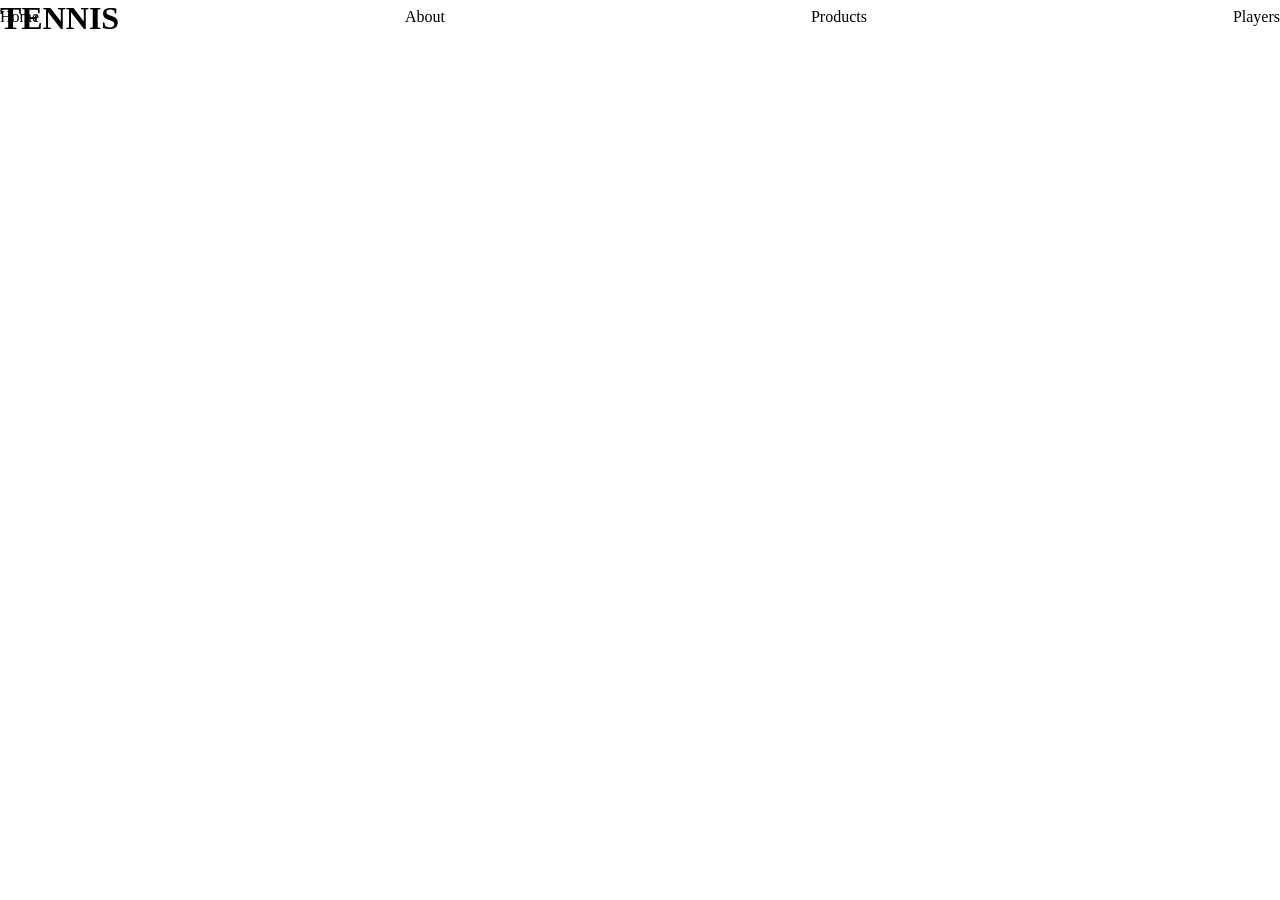
==== index.html @ 62587993 "we are going to create a table tennis project" ====
<!DOCTYPE html>
<html lang="en">
<head>
    <meta charset="UTF-8">
    <meta name="viewport" content="width=device-width, initial-scale=1.0">
    <title>Document</title>
    <link rel="stylesheet" href="style.css">
</head>
<body>
   <div class="navbar">
    <h1>TENNIS</h1>
    </div>
    <div class="navbaricons">
<p>Home</p>
<p>About</p>
<p>Products</p>
<p>Players</p>
</div>
</body>
</html>
---- style.css ----
*{
    margin:0;
    padding:0;
    box-sizing:border-box;
}
.navbar{
    height:8px;
    width:100%;
}
.navbaricons{
    height:8px;
    width:100%;
    margin-top:0px;
    display:flex;
    justify-content:space-between;
    flex-direction:row;
}
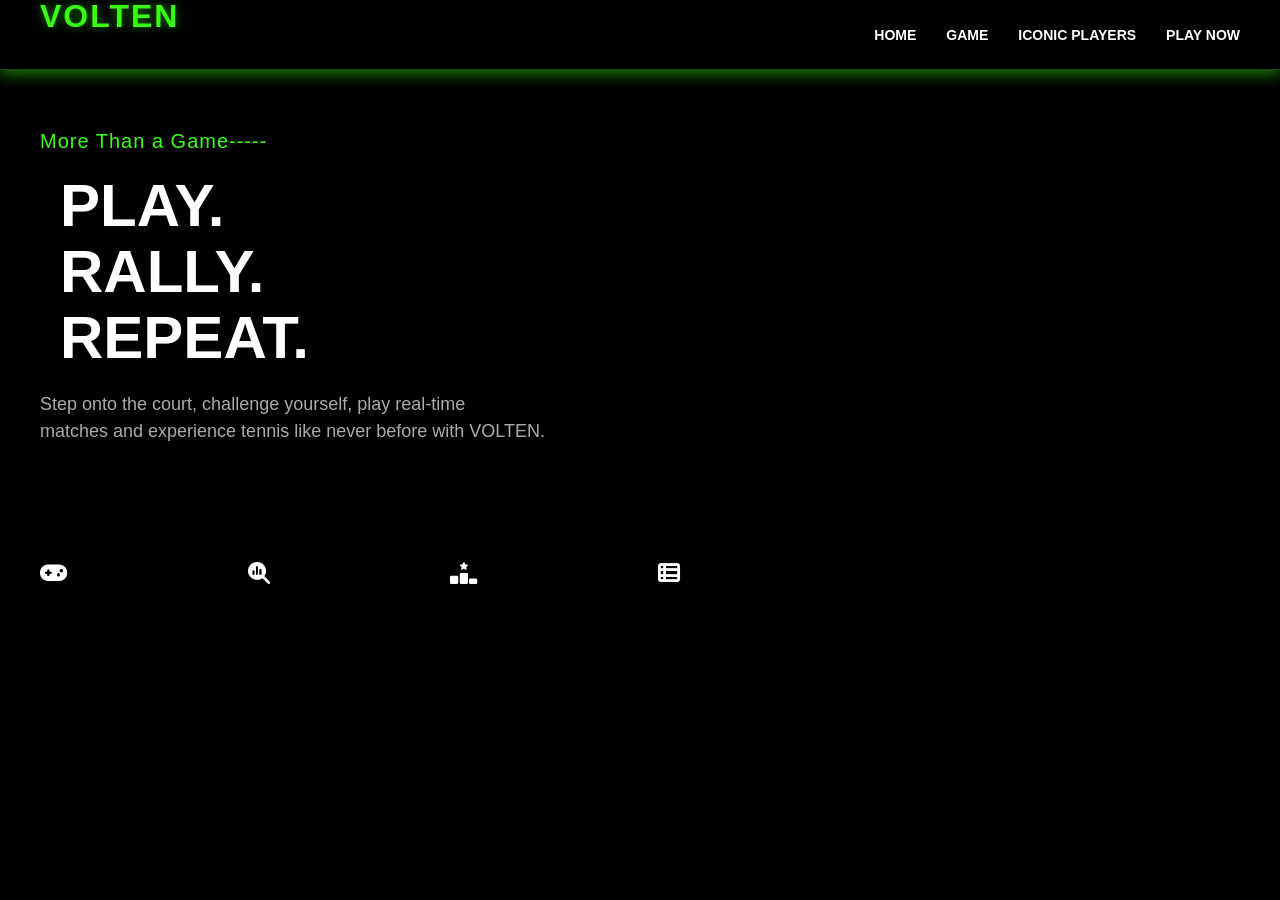
==== commit cbfe32be: "basic navbar is done with proper reponsiveness" ====
--- a/index.html
+++ b/index.html
@@ -5,16 +5,55 @@
     <meta name="viewport" content="width=device-width, initial-scale=1.0">
     <title>Document</title>
     <link rel="stylesheet" href="style.css">
+    <link rel="stylesheet" href="https://cdnjs.cloudflare.com/ajax/libs/font-awesome/6.4.0/css/all.min.css">
 </head>
 <body>
    <div class="navbar">
-    <h1>TENNIS</h1>
+    <h1>VOLTEN</h1>
+    <div class="navbaricons">
+        <p>Home</p>
+        <p>GAME</p>
+        <p>Iconic players</p>
+        <p>Play Now</p>
     </div>
-    <div class="navbaricons">
-<p>Home</p>
-<p>About</p>
-<p>Products</p>
-<p>Players</p>
+ 
+    <div class="mobile-menu-btn" id="menuBtn">
+        <i class="fa-solid fa-bars" id="menuIcon"></i>
+    </div>
 </div>
+<div class="mobile-overlay" id="mobileOverlay">
+        <div class="overlay-links">
+            <p>HOME</p>
+            <p>GAME</p>
+            <p>Iconic players</p>
+            <p>Play Now</p>
+        </div>
+</div>
+<!--Hero section code-->
+<div class="hero-section">
+    <div class="hero-section-text">
+    <p>More Than a Game-----</p>
+    </div>
+    <div class="hero-headings">
+    <h1>PLAY.</h1>
+    <H1>RALLY.</H1>
+    <H1>REPEAT.</H1>
+    </div>
+    <div class="paragraph">
+    <p>Step onto the court, challenge yourself, play real-time<br> matches
+    and experience tennis like never before with VOLTEN.</p>
+    </div>
+    <div class="hero-bottom-box">
+        <div class="game-icon">
+        <i class="fa-solid fa-gamepad"></i>
+            <i class="fa-solid fa-magnifying-glass-chart"></i>
+            <i class="fa-solid fa-ranking-star"></i>
+            <i class="fa-solid fa-table-list"></i>
+            </div>
+        
+
+    </div>
+</div>
+    <script src="script.js"></script>
 </body>
 </html>
--- a/style.css
+++ b/style.css
@@ -1,17 +1,193 @@
+:root {
+    --bg-color:#000000;
+    --neon-green: #39ff14;
+    --text-main: #ffffff;
+    --text-muted: #aaaaaa;
+}
 *{
     margin:0;
     padding:0;
     box-sizing:border-box;
+    font-family: 'segoe UI', Tahoma, Geneva, Verdana, sans-serif;
+}
+body {
+    background-color: var(--bg-color);
+    color: var(--text-main);
 }
 .navbar{
-    height:8px;
+    height: 70px;
     width:100%;
+    border-bottom: 1px solid rgba(57, 255, 20, 0.3);
+    display: flex;
+    justify-content: space-between;
+    padding: 0 40px;
+    box-shadow: 0 4px 15px rgba(57, 255, 20, 0.5);
+}
+.navbar h1 {
+    color: var(--neon-green);
+    text-shadow: 0 0 10px rgba(57, 255, 20, 0.5);
+    letter-spacing: 2px;
+    margin: 0;
+    line-height: 1;
 }
 .navbaricons{
-    height:8px;
-    width:100%;
-    margin-top:0px;
+     display: flex;
+     align-items: center;
+     justify-content: space-between;
+    gap: 30px;
+}
+.mobile-menu-btn {
+    display: none;
+}
+.mobile-overlay {
+    display: none;
+}
+.navbaricons p {
+    cursor: pointer;
+    font-weight: bold;
+    text-transform: uppercase;
+    font-size: 14px;
+    transition: 0.3s ease;
+}
+.nabvaricons P:hover {
+    color: var(--neon-green);
+    text-shadow: 0 0 8px var(--neon-green);
+}
+.hero-section {
+    padding: 20px 40px;
+}
+.hero-section-text{
+    margin-top:40px;
+    font-size:20px;
+    color: var(--neon-green);
+    letter-spacing: 1px;
+}
+.hero-headings{
+    margin-top:20px;
+    margin-left:20px;
+    line-height:1.1;
+}
+.hero-headings h1{
+    font-size: 60px;
+    font-weight: 900;
+}
+.paragraph{
+    margin-top:20px;
+    font-size: 18px;
+    color: var(--text-muted);
+    line-height: 1.5;
+}
+.hero-bottom-box {
+    margin-top: 50px;
+} 
+.game-icon{
+    width:55px;
+    height:55px;
+    border-radius:50%;
     display:flex;
-    justify-content:space-between;
-    flex-direction:row;
+    align-items:center;
+    justify-content:space-evenly;
+    cursor:pointer;
+    transition: 0.3s ease;
+    gap:180px;
+    margin-top:100px;
+}
+.game-icon i{
+    font-size:22px;
+    transition: 0.3s ease;
+}
+.game-icon:hover{
+    transform: translateY(-6px) scale(1.08);
+    box-shadow: 0 0 20px rgba(255,255,255,0.35);
+}
+.game-icon:hover i{
+    transform: rotate(-12deg) scale(1.15);
+}
+.explore-icon{
+    cursor:pointer;
+    transition: 0.3s ease;
+    width:55px;
+    height:55px;
+    border-radius:50%;
+    display:flex;
+    align-items:center;
+    justify-content:space-evenly;
+    
+}
+.explore-icon i{
+    transition: 0.3s ease;
+}
+.explore-icon:hover{
+    transform: scale(1.12);
+    filter: drop-shadow(0 0 8px rgba(255,255,255,0.7));
+}
+.explore-icon:hover i{
+    transform:rotate(-15deg);
+}
+@media (max-width: 768px) {
+    .navbaricons {
+        display: none;
+    }
+    .navbar {
+        height: 60px;
+        width: 90%;
+        margin: 15px auto;
+        border-radius: 50px;
+        border: 2px solid var(--neon-green);
+        background-color: var(--bg-color);
+        display: flex;
+        justify-content: center;
+        align-items: center;
+        position: relative;
+        z-index: 1000;
+        box-shadow: 0 0 15px rgba(57, 255, 20, 0.2);
+    }
+    .mobile-menu-btn {
+        display: flex;
+        align-items: center;
+        position:absolute;
+        right: 20px;
+        gap: 15px;
+        color: var(--neon-green);
+        font-size: 22px;
+        font-weight: bold;
+        cursor: pointer;
+        padding-right: 10px;
+    }
+    .mobile-overlay {
+        display: flex;
+        position: fixed;
+        top: 0;
+        left: 0;
+        width: 100%;
+        height: 100vh;
+        background-color: rgba(0, 0, 0, 0.9);
+        backdrop-filter: blur(10px);
+        z-index: 999;
+        flex-direction: column;
+        justify-content: center;
+        align-items: center;
+        opacity: 0;
+        visibility: hidden;
+        transition: opacity 0.4s ease, visibililty 0.4s ease;
+    }
+    .mobile-overlay.active {
+        opacity: 1;
+        visibility: visible;
+    }
+    .overlay-links {
+        font-size: 30px;
+        color: white;
+        margin: 25px;
+        text-transform: uppercase;
+        letter-spacing: 2px;
+        cursor: pointer;
+        transition: 0.3s ease;
+        text-align: center;
+    }
+    .overlay-links p:hover {
+        color: var(--neon-green);
+        text-shadow: 0 0 15px var(--neon-green);
+        transform: scale(1.1);
+    }
 }
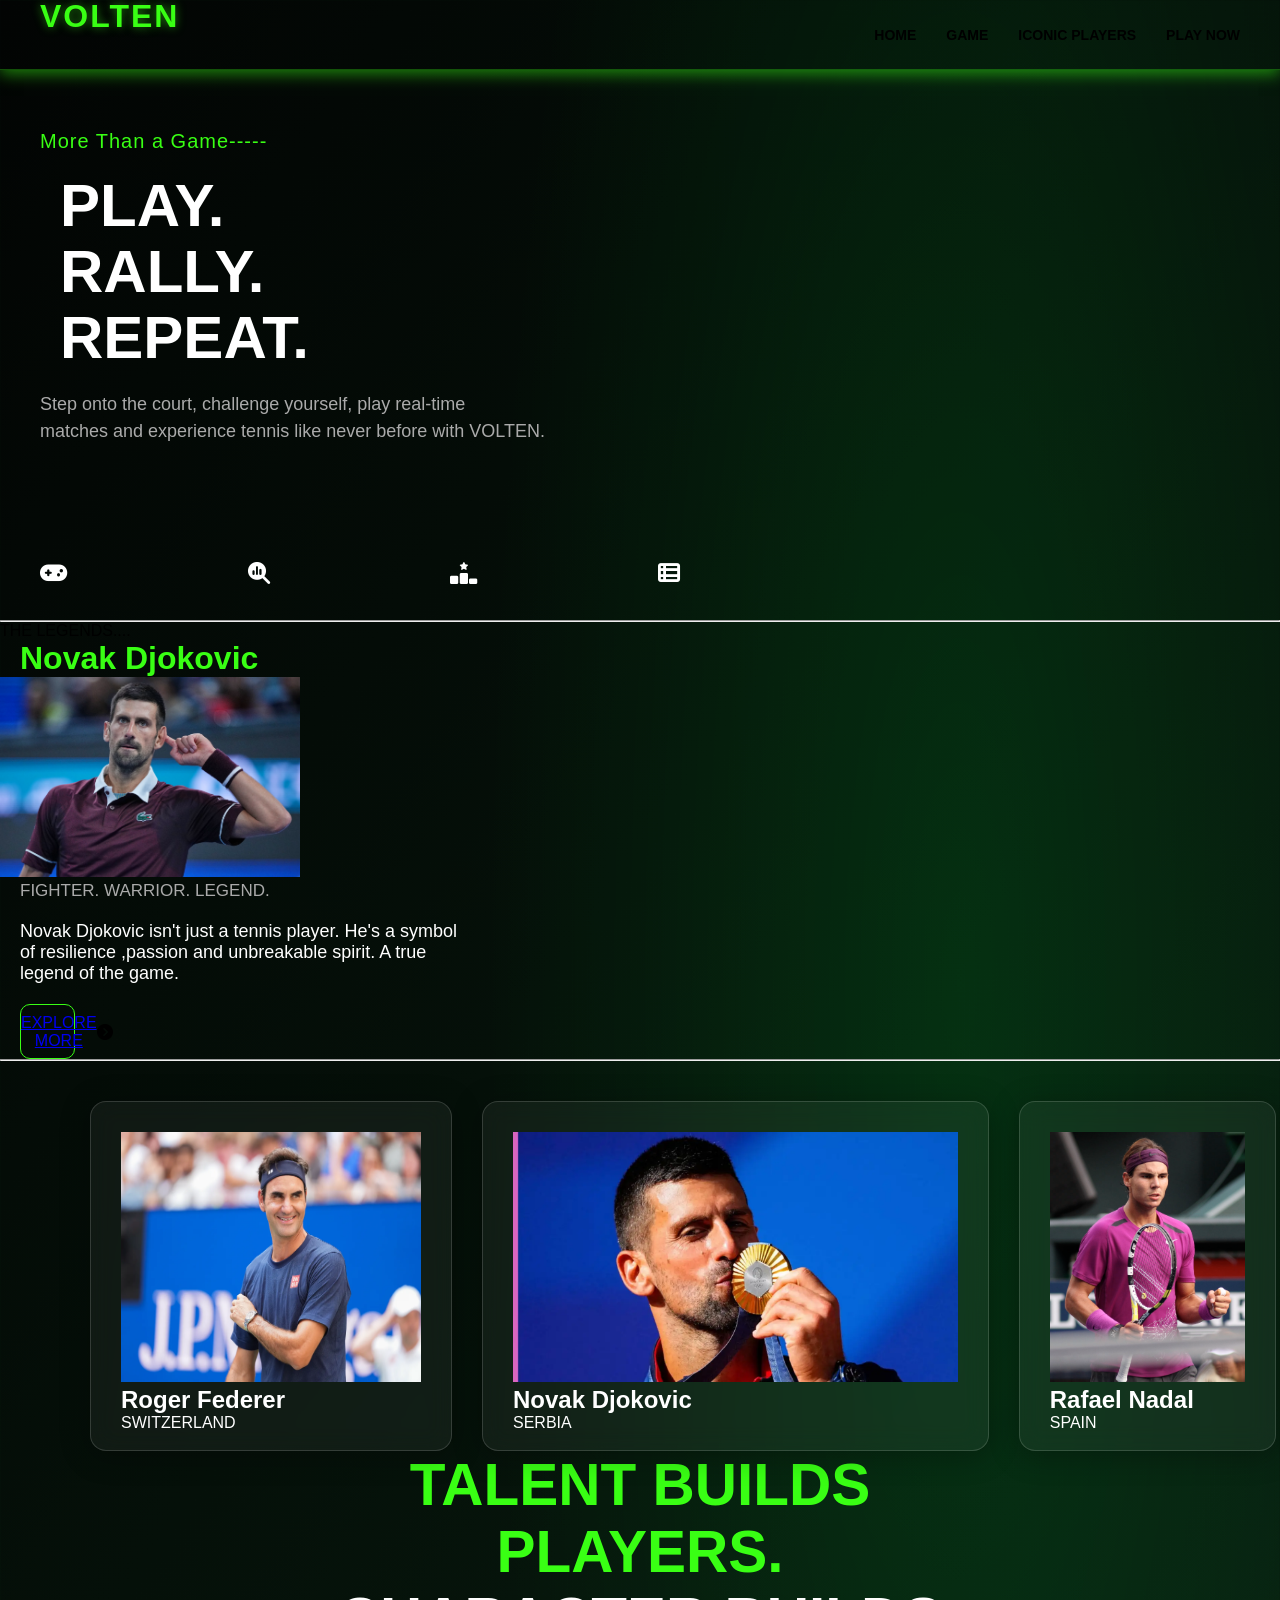
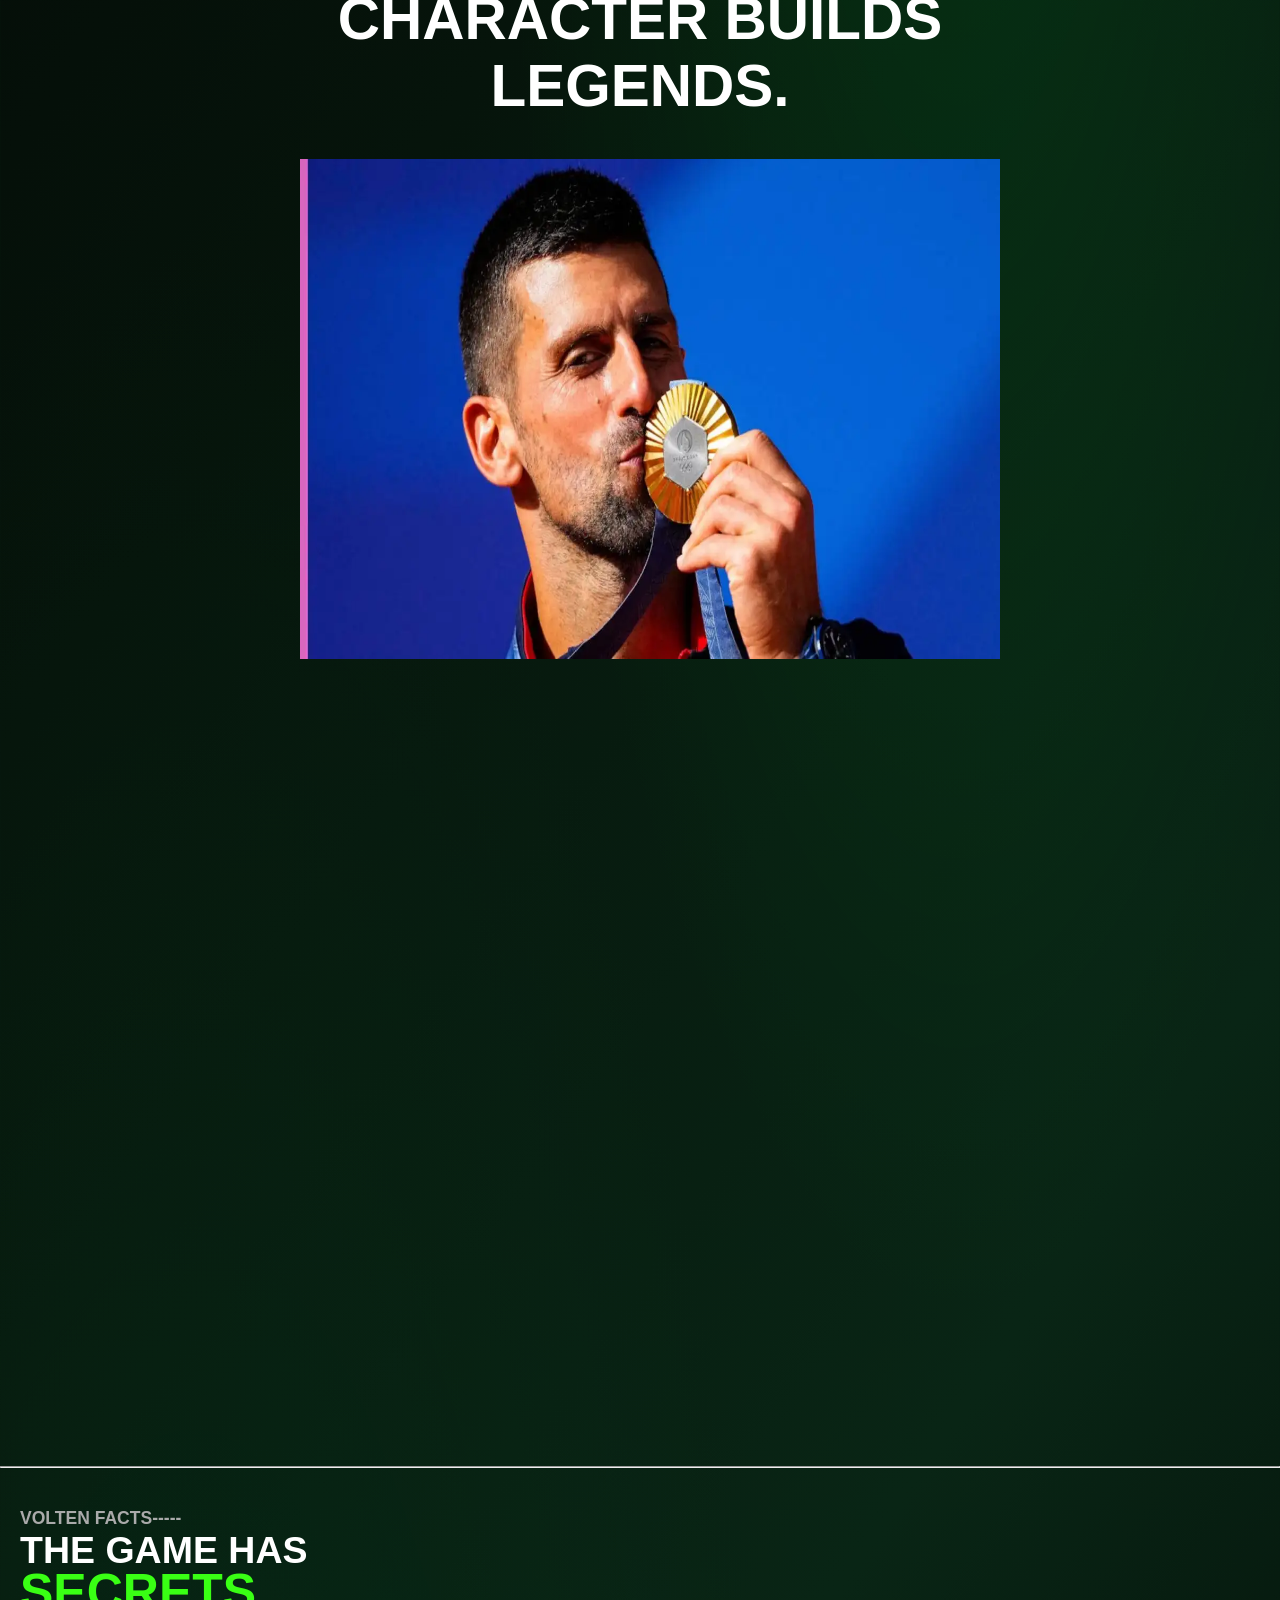
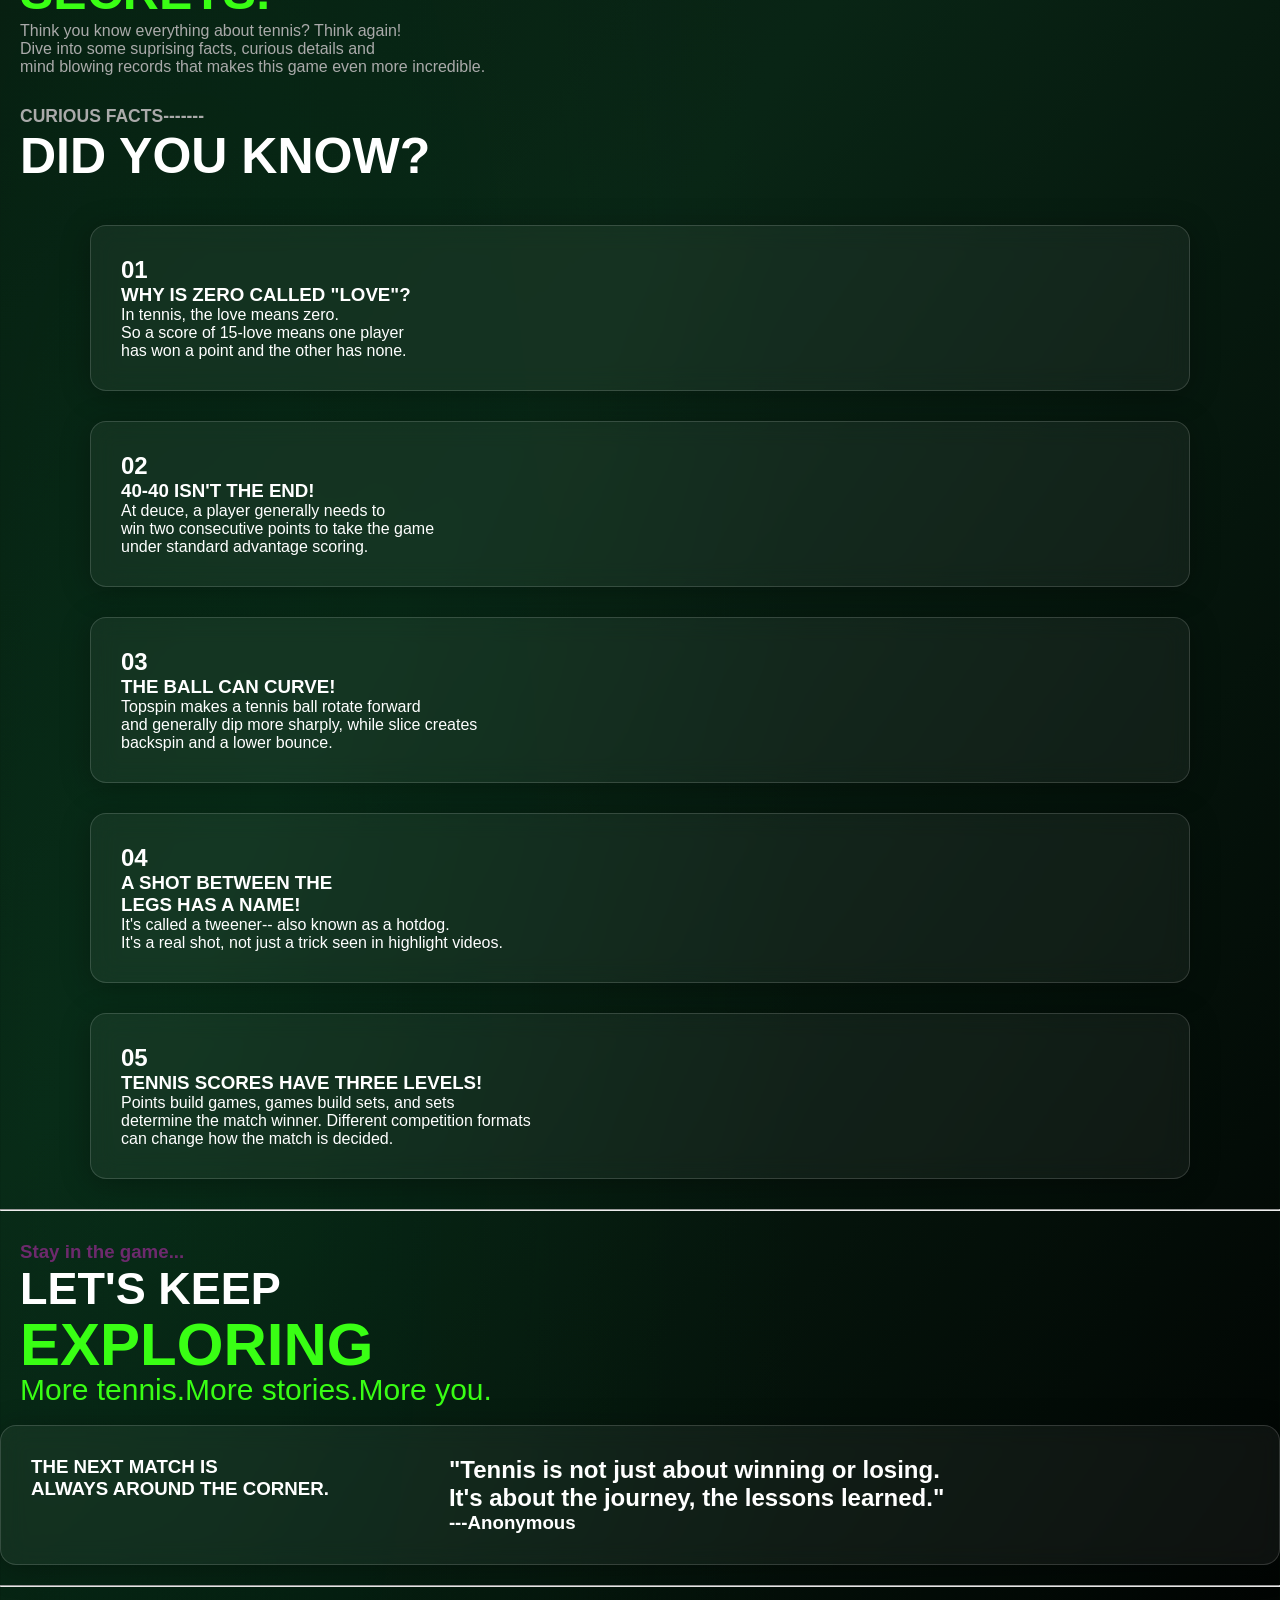
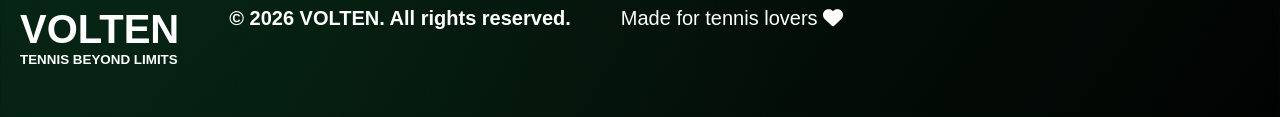
==== commit 240d9bed: "a basic layout is almost done now the modifications is still pending" ====
--- a/index.html
+++ b/index.html
@@ -50,9 +50,209 @@
             <i class="fa-solid fa-ranking-star"></i>
             <i class="fa-solid fa-table-list"></i>
             </div>
-        
-
-    </div>
+    </div>
+</div>
+<hr>
+<!--Second page code-->
+<div class="second-page">
+    <div class="top-text">
+      <p>THE LEGENDS....</p>
+      </div>
+    <div class="second-page-text">
+        <h1>Novak Djokovic</h1>
+        </div>
+    <div class="main-image">
+        <img src="Novak dj.avif" alt="novak-image" height="200px">
+    </div>  
+<div class="below-text">
+    <p>FIGHTER. WARRIOR. LEGEND.</p>
+    </div>
+<div class="legend-text">
+    <p> Novak Djokovic isn't just a tennis player. He's a symbol <br>of resilience
+    ,passion and unbreakable spirit. A true<br>
+legend of the game.</p>
+</div>
+<div class="explore-icon">
+   <a href="#" target="_blank" rel="noopener noreferrer">EXPLORE MORE</a>
+    <i class="fa-solid fa-circle-chevron-right"></i>
+    </div>
+</div>
+<hr>
+<!-- third page code-->
+<div class="third-page">
+    <div class="legends-card">
+        <div class="card1">
+            <a href="https://science.nasa.gov/asset/hubble/illustration-of-an-isolated-black-hole/"
+   target="_blank"
+   rel="noopener noreferrer">
+   <img src="Roger.webp" alt="roger image" height="250px" width="300px">
+   </a>
+   <h2>Roger Federer</h2>
+   <p>SWITZERLAND</p>
+        </div>
+         <div class="card1">
+            <a href="https://science.nasa.gov/asset/hubble/illustration-of-an-isolated-black-hole/"
+   target="_blank"
+   rel="noopener noreferrer">
+   <img src="novak.webp" alt="novak image" height="250px">
+   </a>
+   <h2>Novak Djokovic</h2>
+   <p>SERBIA</p>
+        </div>
+         <div class="card1">
+            <a href="https://science.nasa.gov/asset/hubble/illustration-of-an-isolated-black-hole/"
+   target="_blank"
+   rel="noopener noreferrer">
+   <img src="rafael.avif" alt="rafael image" height="250px">
+   </a>
+   <h2>Rafael Nadal</h2>
+   <p>SPAIN</p>
+        </div>
+         <div class="card1">
+            <a href="https://science.nasa.gov/asset/hubble/illustration-of-an-isolated-black-hole/"
+   target="_blank"
+   rel="noopener noreferrer">
+   <img src="serena.webp" alt="serena image" height="250px">
+   </a>
+   <h2>Serena Williams</h2>
+   <p>USA</p>
+        </div>
+    </div>
+<div class="talent-text">
+    <h3> TALENT BUILDS<BR>
+        PLAYERS.
+    </h3>
+    </div>
+        <div class="character">
+        <H3>CHARACTER BUILDS<BR>
+            LEGENDS.
+        </H3>
+        </div>
+        <div class="side-image">
+        <img src="novak.webp" alt="novak" height="500px" width="700px">
+</div>
+</div>
+<!--quiz section start from here -->
+<div class="quiz-section" id="quizSection">
+    <div class="quiz-header">
+        <h2>Check your intrest in tennis</h2>
+    </div>
+    <div class="quiz-card">
+        <!--question box is here -->
+        <div class="question-box">
+            <h3 id="question-text" class="typewriter">Q1. what does "LOVE" mean in tennis?</h3> 
+        </div>
+        <div class="options-grid" id="optionsGrid">
+            <button class="option-btn" onclick="checkAnswer(this, 1)">A. Finding your soulmate on the court</button>
+            <button class="option-btn" onclick="checkAnswer(this, 2)">B. Absolute Zero (0) score</button>
+            <button class="option-btn" onclick="checkAnswer(this, 3)">C. Hugging the umpire</button>
+            <button class="option-btn" onclick="checkAnswer(this, 4)">D. Swiping right on Tinder</button>
+        </div>
+        <div class="quiz-footer">
+            <div id="troll-message" class="troll-box">
+                <button id="next-btn" class="next-btn hidden" onclick="loadnextQuestion()">Next Question >></button>
+            </div>
+        </div>
+    </div>
+</div>
+<hr>
+<!-- Code for fifth page -->
+<div class="fifthpage">
+<div class="voltenfacts">
+    <h3>VOLTEN FACTS-----</h3>
+</div>
+<div class="thegame">
+    <h2>THE GAME HAS </h2>
+</div>
+<div class="secrets">
+    <h1>SECRETS.</h1>
+</div>
+<div class="para">
+    <P> Think you know everything about tennis? Think again!<br>
+    Dive into some suprising facts, curious details and <br>
+mind blowing records that makes this game even more incredible.</P>
+</div>
+<div class="curious">
+    <h3>CURIOUS FACTS-------</h3>
+</div>
+<div class="did-you">
+    <h1>DID YOU KNOW?</h1>
+</div>
+<div class="glass-cards">
+    <div class="facts-card">
+        <h2>01</h2>
+        <h3>WHY IS ZERO CALLED "LOVE"?</h3>
+        <P>In tennis, the love means zero.<br>
+        So a score of 15-love means one player<br>
+    has won a point and the other has none.</P>
+    </div>
+    <div class="facts-card">
+        <h2>02</h2>
+        <h3> 40-40 ISN'T THE END!</h3>
+        <p> At deuce, a player generally needs to<br>
+        win two consecutive points to take the game<br>
+    under standard advantage scoring. </p>
+    </div>
+    <div class="facts-card">
+        <h2>03</h2>
+        <h3>THE BALL CAN CURVE!</h3>
+        <P> Topspin makes a tennis ball rotate forward<br>
+        and generally dip more sharply, while slice creates <br>
+    backspin and a lower bounce.</P>
+    </div>
+    <div class="facts-card">
+        <h2>04</h2>
+        <h3>A SHOT BETWEEN THE <BR>
+        LEGS HAS A NAME!</h3>
+        <p>It's called a tweener-- also known as a hotdog.<br>
+        It's a real shot, not just a trick seen in highlight videos.</p>
+    </div>
+    <div class="facts-card">
+        <h2>05</h2>
+        <h3>TENNIS SCORES HAVE THREE LEVELS!</h3>
+        <p>Points build games, games build sets, and sets<br>
+        determine the match winner. Different competition formats<br>
+        can change how the match is decided. </p>
+    </div>
+</div>
+</div>
+<hr>
+<!-- Code for footer section-->
+<div class="footer-page">
+<div class="stay">
+    <h3>Stay in the game...</h3>
+</div>
+<div class="lets-keep">
+    <h2>LET'S KEEP</h2>
+</div>
+<div class="exploring">
+    <h1>EXPLORING</h1>
+    <p>More tennis.More stories.More you.</p>
+</div>
+<div class="last-card">
+   <div class="left-text"><h3>THE NEXT MATCH IS <BR>
+    ALWAYS AROUND THE CORNER.</h3>
+    </div>
+    <div class="right-text">
+      <h2> "Tennis is not just about winning or losing.<br>
+        It's about the journey, the lessons learned."</h2>
+        <h3>---Anonymous</h3>
+    </div>
+</div>
+<HR>
+<div class="last-part">
+   <div class="volten"><h1>VOLTEN </h1>
+    <H6>TENNIS BEYOND LIMITS</H6>
+    </div>
+    <div class="rights">
+     <h4>© 2026 VOLTEN. All rights reserved.</h4>
+    </div>
+    <div class="made">
+        <p> Made for tennis lovers
+        <i class="fa-solid fa-heart"></i>
+        </p>
+    </div>
+</div>
 </div>
     <script src="script.js"></script>
 </body>
--- a/style.css
+++ b/style.css
@@ -1,3 +1,5 @@
+@import url('https://fonts.googleapis.com/css2?family=Space+Grotesk:wght@400;600;700&display=swap');
+
 :root {
     --bg-color:#000000;
     --neon-green: #39ff14;
@@ -11,8 +13,19 @@
     font-family: 'segoe UI', Tahoma, Geneva, Verdana, sans-serif;
 }
 body {
-    background-color: var(--bg-color);
-    color: var(--text-main);
+    background: radial-gradient( ellipse at 75% 20%, rgba(0, 255, 65, 0.12)
+    0%, transparent 35%), radial-gradient( ellipse at 15% 85%, rgba(0, 100, 45, 0.14) 0%,
+    transparent 40%), linear-gradient( 125deg, #020403 0%, #06140B 35%, #092515 65%, #010302 100%);
+    background-color: #020403;
+}
+.hero::before{
+    content: "";
+    position: absolute;
+    inset:0;
+    pointer-events:none;
+    background: linear-gradient( 115deg, transparent 40%, rgba(57,255,20,0.035) 50%,
+    transparent 60%);
+    z-index: -1;
 }
 .navbar{
     height: 70px;
@@ -66,6 +79,7 @@
     margin-top:20px;
     margin-left:20px;
     line-height:1.1;
+    color: var(--text-main);
 }
 .hero-headings h1{
     font-size: 60px;
@@ -91,6 +105,7 @@
     transition: 0.3s ease;
     gap:180px;
     margin-top:100px;
+    color:var(--text-main);
 }
 .game-icon i{
     font-size:22px;
@@ -102,6 +117,28 @@
 }
 .game-icon:hover i{
     transform: rotate(-12deg) scale(1.15);
+}
+.main-image{
+    repeat:no-repeat;
+    background-size:cover;
+    background-position:center;
+
+}
+.talent-text{
+    color:var(--neon-green);
+    text-align:center;
+    font-size:50px;
+}
+.character{
+    color:var(--text-main);
+    text-align:center;
+    font-size:50px;
+}
+.side-image{
+    color:var(--text-main);
+    text-align:center;
+    font-size:50px;
+
 }
 .explore-icon{
     cursor:pointer;
@@ -190,4 +227,282 @@
         text-shadow: 0 0 15px var(--neon-green);
         transform: scale(1.1);
     }
+}
+.second-page-text{
+    color:var(--neon-green);
+    margin-left:20px;
+}
+.below-text{
+    margin-left:20px;
+    font-size:17px;
+    color:var(--text-muted);
+
+}
+.legend-text{
+    margin-left:20px;
+    font-size:18px;
+    margin-top:20px;
+    color: var(--text-main);
+}
+.explore-icon{
+    margin-left:20px;
+    margin-top:20px;
+    text-align:center;
+    text-decoration:none;
+    border: 1px solid var(--neon-green);
+    border-radius:10px
+}
+.legends-card{
+    display:grid;
+    grid-template-columns:repeat(4,1fr);
+    gap:30px;
+    width: min(1100px, 90%);
+    margin: 40px auto 0;
+    height:350px;
+}
+.card1{
+    background:rgba(255,255,255,0.05);
+    backdrop-filter:blur(12px);
+    -webkit-backdrop-filter:blur(12px);
+    border:1px solid rgba(255, 255, 255, 0.15);
+    box-shadow:0 4px 30px rgba(0, 0, 0, 0.3);
+    border-radius:16px;
+    padding:30px;
+    color:#ffffff;
+    min-height:100%;
+    height:auto;
+    width:100%;
+    display:flex;
+    flex-direction:column;
+    justify-content:flex-start;
+}
+.side-image{
+    margin-top:40px;
+    margin-left:20px;
+}
+/*3rd section start from here */
+.quiz-section {
+    padding: 80px 20px;
+    display: flex;
+    flex-direction: column;
+    align-items: center;
+    font-family: 'space Grotesk', sans-serif;
+    opacity: 0;
+    filter: blur(12px);
+    transform: translateY(40px) scale(0.95);
+    transition: all 1s cubic-bezier(0.22, 1, 0.36, 1);
+}
+.quiz-section.show-on-scroll {
+    opacity: 1;
+    filter: blur(0);
+    transform: translateY(0) scale(1);
+}
+.quiz-header h2 {
+    color: var(--neon-green);
+    font-size: 32px;
+    letter-spacing: 2px;
+    margin-bottom: 40px;
+    text-transform: uppercase;
+    text-shadow: 0 0 15px rgba(57, 255, 20, 0.4);
+    font-weight: 700;
+}
+.quiz-card {
+    background: rgba(10, 10, 10, 0.8);
+    border: 1px solid rgba(57, 255, 20, 0.3);
+    border-radius: 16px;
+    padding: 40px;
+    width: 100%;
+    max-width: 700px;
+    box-shadow: 0 10px 30px rgba(0, 0, 0, 0.8), 0 0 20px rgba(57, 255, 20, 0.05);
+    backdrop-filter: blur(10px);
+}
+.question-box {
+    margin-bottom: 30px;
+    min-height: 60px;
+}
+.question-box h3 {
+    color: #fff;
+    font-size: 24px;
+    line-height: 1.5;
+    font-weight:600
+}
+.options-grid {
+    display: flex;
+    flex-direction: column;
+    gap: 16px;
+}
+.option-btn {
+    background: transparent;
+    color: #ddd;
+    border: 1px solid #333;
+    padding: 16px 24px;
+    font-size: 18px;
+    font-weight: 600;
+    border-radius: 8px;
+    cursor: pointer;
+    text-align: left;
+    transition: all 0.3s ease;
+    font-family: 'Space Grotesk', sans-serif;
+}
+.option-btn:hover {
+    border-color: var(--neon-green);
+    box-shadow: 0 0 15px rgba(57, 255, 20, 0.2);
+    color: #fff;
+    padding-left: 32px;
+}
+.quiz-footer {
+    margin-top: 30px;
+    display: flex;
+    flex-direction: column;
+    align-items: center;
+    min-height: 80px;
+}
+.troll-box {
+    font-size: 16px;
+    font-weight: 700;
+    text-align: center;
+    opacity: 0;
+    transition: 0.3s;
+}
+.troll-box.show {
+    opacity: 1;
+}
+.next-btn {
+    margin-top: 15px;
+    background: var(--neon-green);
+    color: #000;
+    border: none;
+    padding: 12px 30px;
+    font-size: 16px;
+    font-weight: 700;
+    border-radius: 25px;
+    cursor: pointer;
+    transition: 0.3s;
+    text-transform: uppercase;
+    letter-spacing: 1px;
+}
+.next-btn:hover {
+    transform: scale(1.05);
+    box-shadow: 0 0 20px var(--neon-green);
+}
+.hidden {
+    display: none;
+}
+.wrong-choice {
+    border-color: #ff3333 !important;
+    color: #ff3333 !important;
+    box-shadow: 0 0 15px rgba(255, 51, 51, 0.4) !important;
+    animation: shake 0.4s cubic-bezier(.36,.07,.19,.97) both;
+}
+.right-choice {
+    background-color: rgba(57, 255, 20, 0.1);
+    border-color: var(--neon-green) !important;
+    color: var(--neon-green) !important;
+    box-shadow: 0 0 20px; rgba(27, 255, 20, 0.5) !impostant;
+}
+@keyframes shake {
+    10%, 90% { transform: translate3d(-2px, 0, 0); }
+    20%, 80% { transform: translate3d(4px, 0, 0); }
+    30%, 50%, 70% { transform: translate3d(-8px, 0, 0); }
+    40%, 60% { transform: translate3d(8px, 0, 0); } 
+}
+.voltenfacts{
+    margin-top:40px;
+    margin-left:20px;
+    font-size:15px;
+    color: var(--text-muted);
+}
+.thegame{
+    margin-left:20px;
+    color: var(--text-main);
+    font-size:25px;
+}
+.secrets{
+    margin-left:20px;
+    color:var(--neon-green);
+    font-size:25px;
+    line-height:0.8;
+}
+.para{
+    margin-left:20px;
+    margin-top:10px;
+    color:var(--text-muted);
+}
+.curious{
+    margin-left:20px;
+    margin-top:30px;
+    color:var(--text-muted);
+    font-size:15px;
+}
+.did-you{
+    margin-left:20px;
+    color:var(--text-main);
+    font-size:25px;
+}
+.glass-cards{
+    display:grid;
+    grid-template-columns:repeat(1fr);
+    gap:30px;
+    width: min(1100px, 90%);
+    margin: 40px auto 0;
+    height:auto;
+    margin-bottom:30px;
+}
+.facts-card{
+    background:rgba(255,255,255,0.05);
+    backdrop-filter:blur(12px);
+    -webkit-backdrop-filter:blur(12px);
+    border:1px solid rgba(255, 255, 255, 0.15);
+    box-shadow:0 4px 30px rgba(0, 0, 0, 0.3);
+    border-radius:16px;
+    padding:30px;
+    color:#ffffff;
+    min-height:100%;
+    height:auto;
+    width:100%;
+    display:flex;
+    flex-direction:column;
+    justify-content:flex-start;
+}
+.stay{
+    margin-left:20px;
+    margin-top:30px;
+    color:rgb(109, 42, 109)
+}
+.lets-keep{
+    margin-left:20px;
+    font-size:30px;
+    color:var(--text-main);
+}
+.exploring{
+    margin-left:20px;
+    font-size:30px;
+    color:var(--neon-green);
+    line-height:1;
+    margin-bottom:20px;
+}
+.last-card{
+    background:rgba(255,255,255,0.05);
+    backdrop-filter:blur(12px);
+    -webkit-backdrop-filter:blur(12px);
+    border:1px solid rgba(255, 255, 255, 0.15);
+    box-shadow:0 4px 30px rgba(0, 0, 0, 0.3);
+    border-radius:16px;
+    padding:30px;
+    color:#ffffff;
+    min-height:100%;
+    height:auto;
+    width:100%;
+    display:flex;
+    gap:120px;
+    margin-bottom:20px;
+}
+.last-part{
+    margin-left:20px;
+    font-size:20px;
+    margin-top:20px;
+    color:var(--text-main);
+    display:flex;
+     gap:50px;
+     margin-bottom:50px;
 }
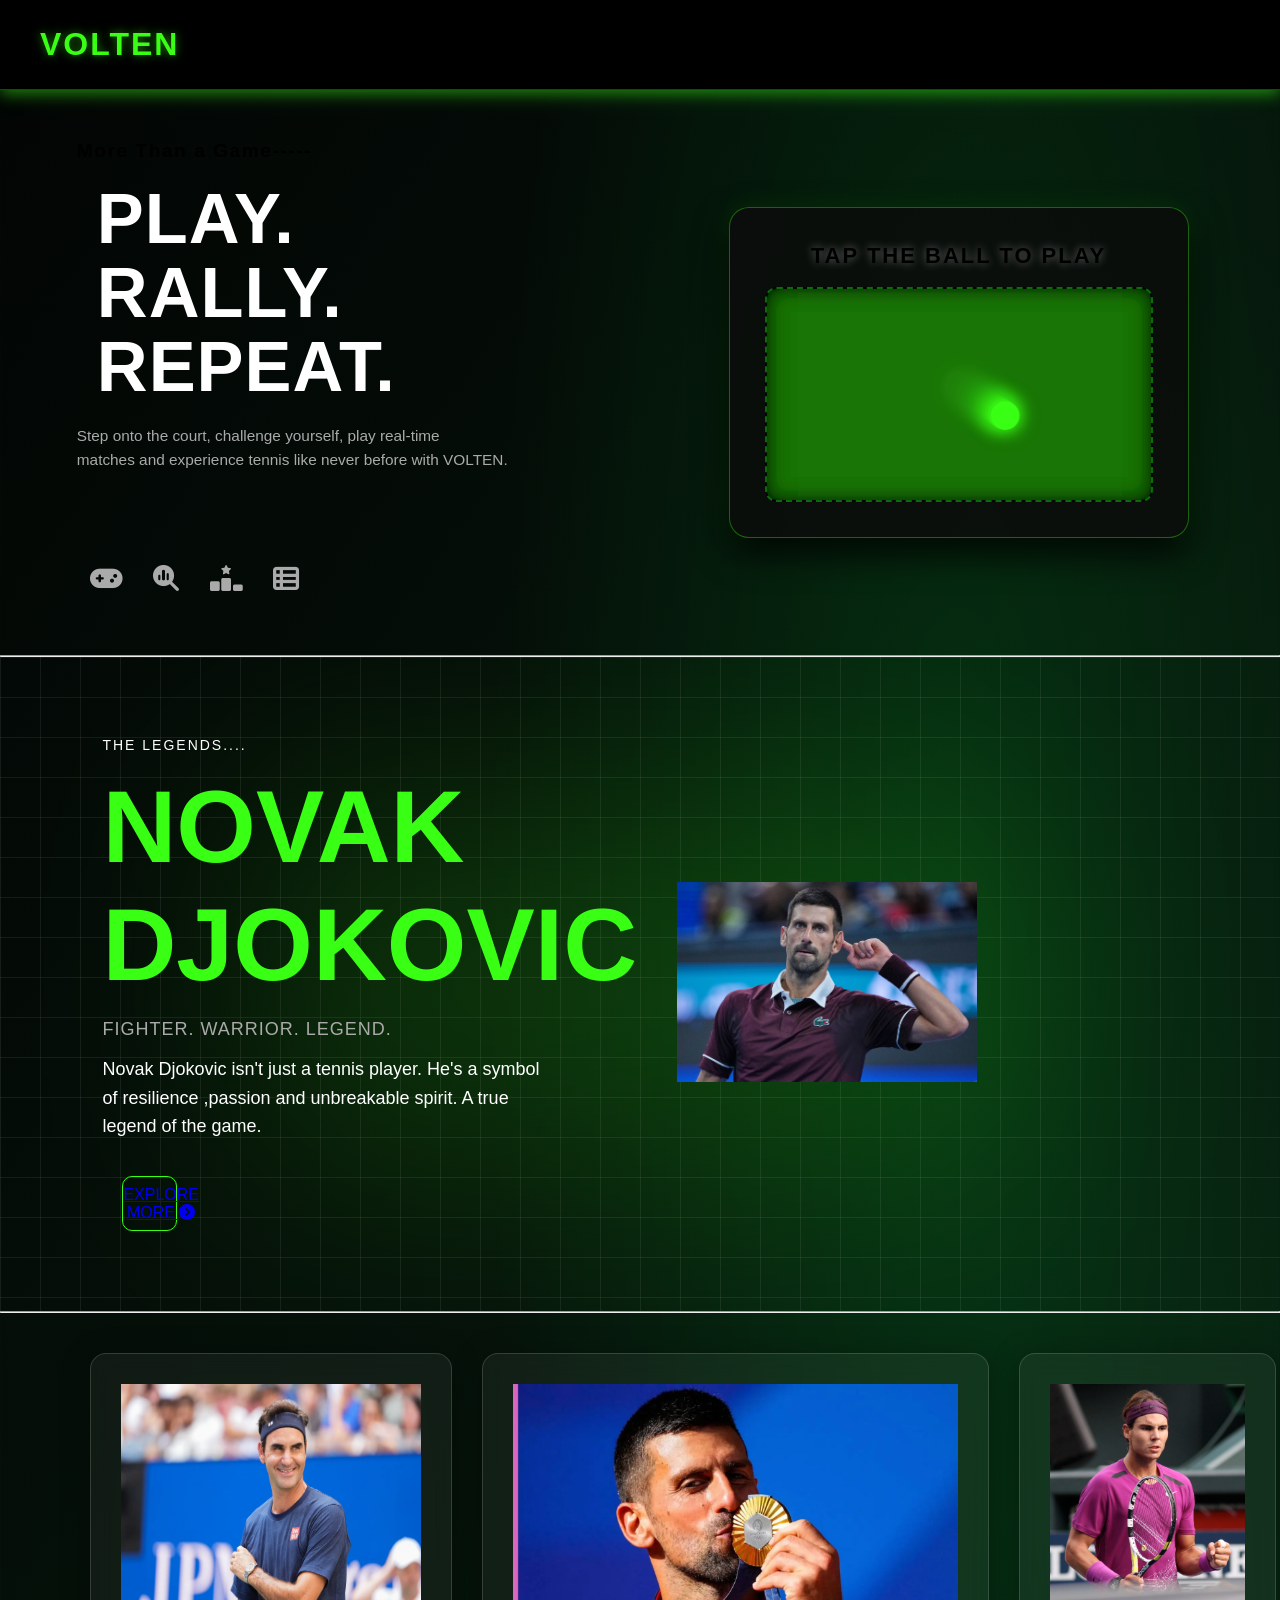
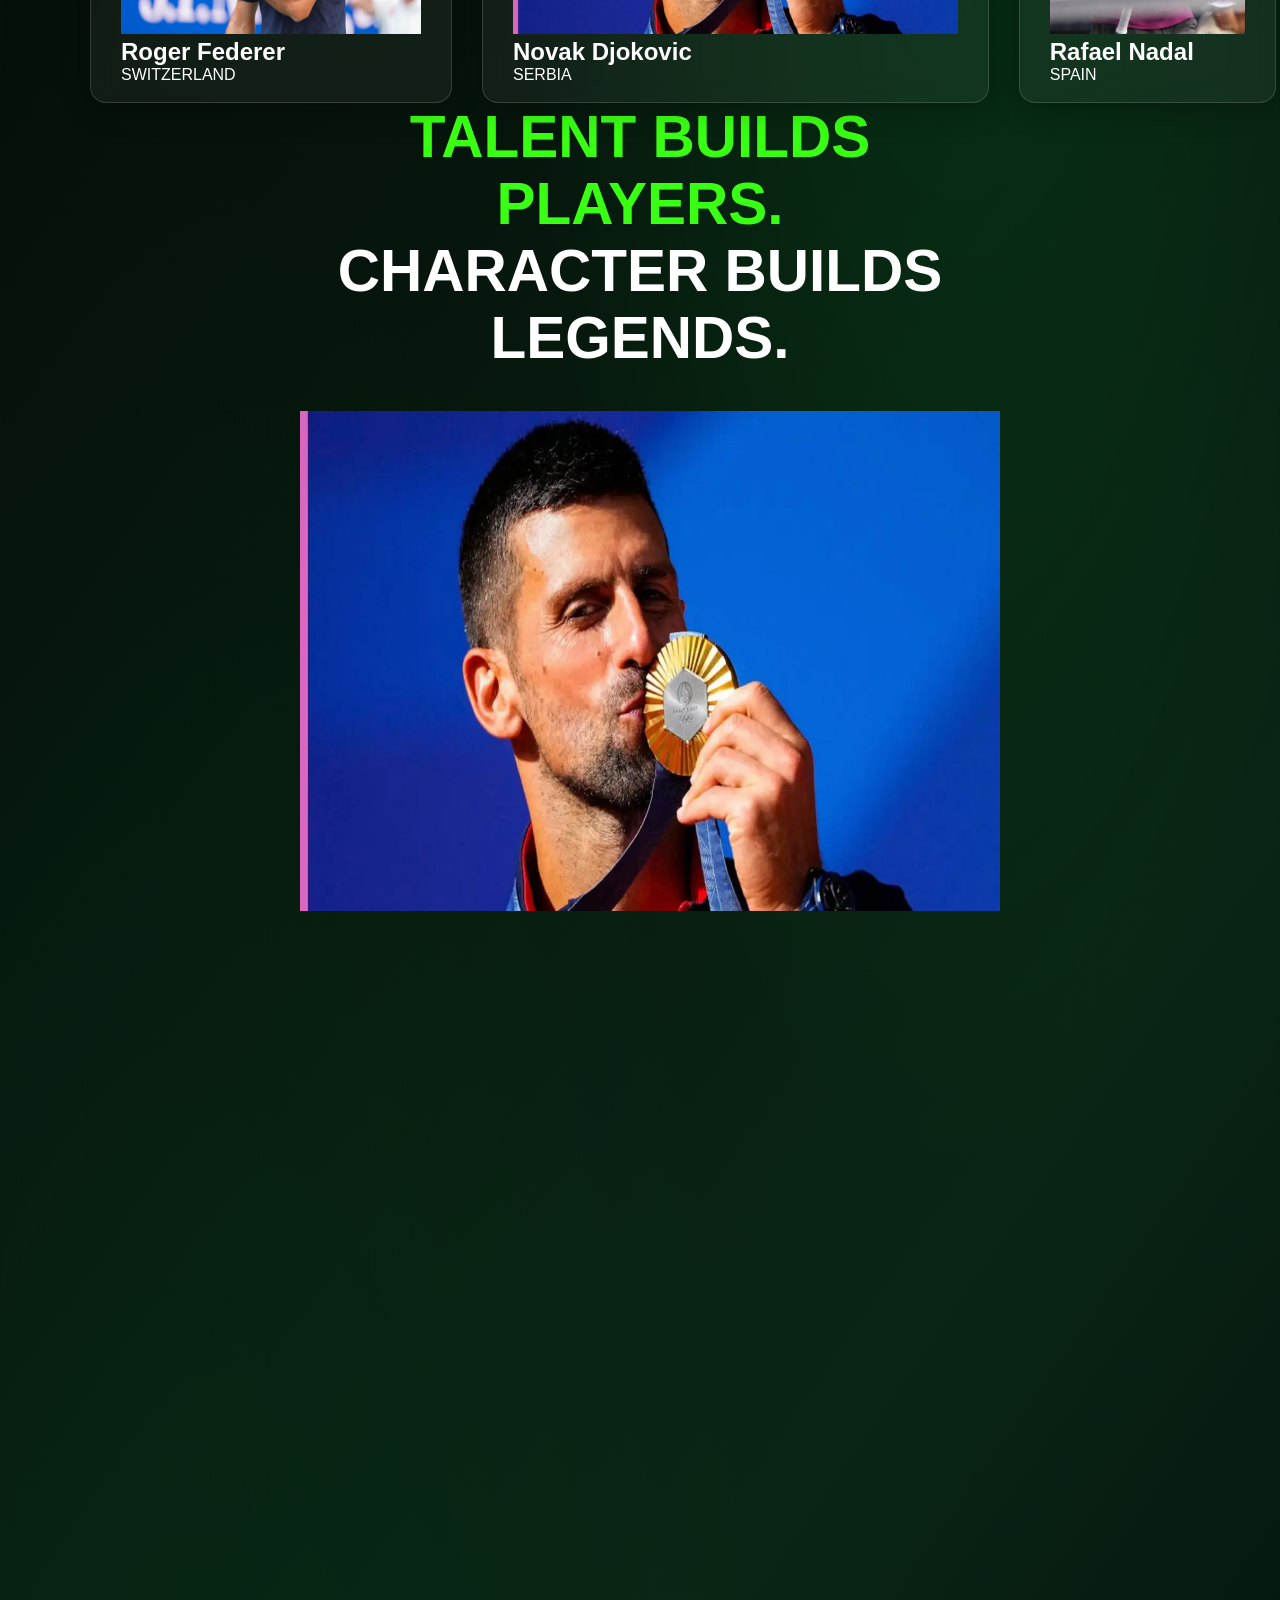
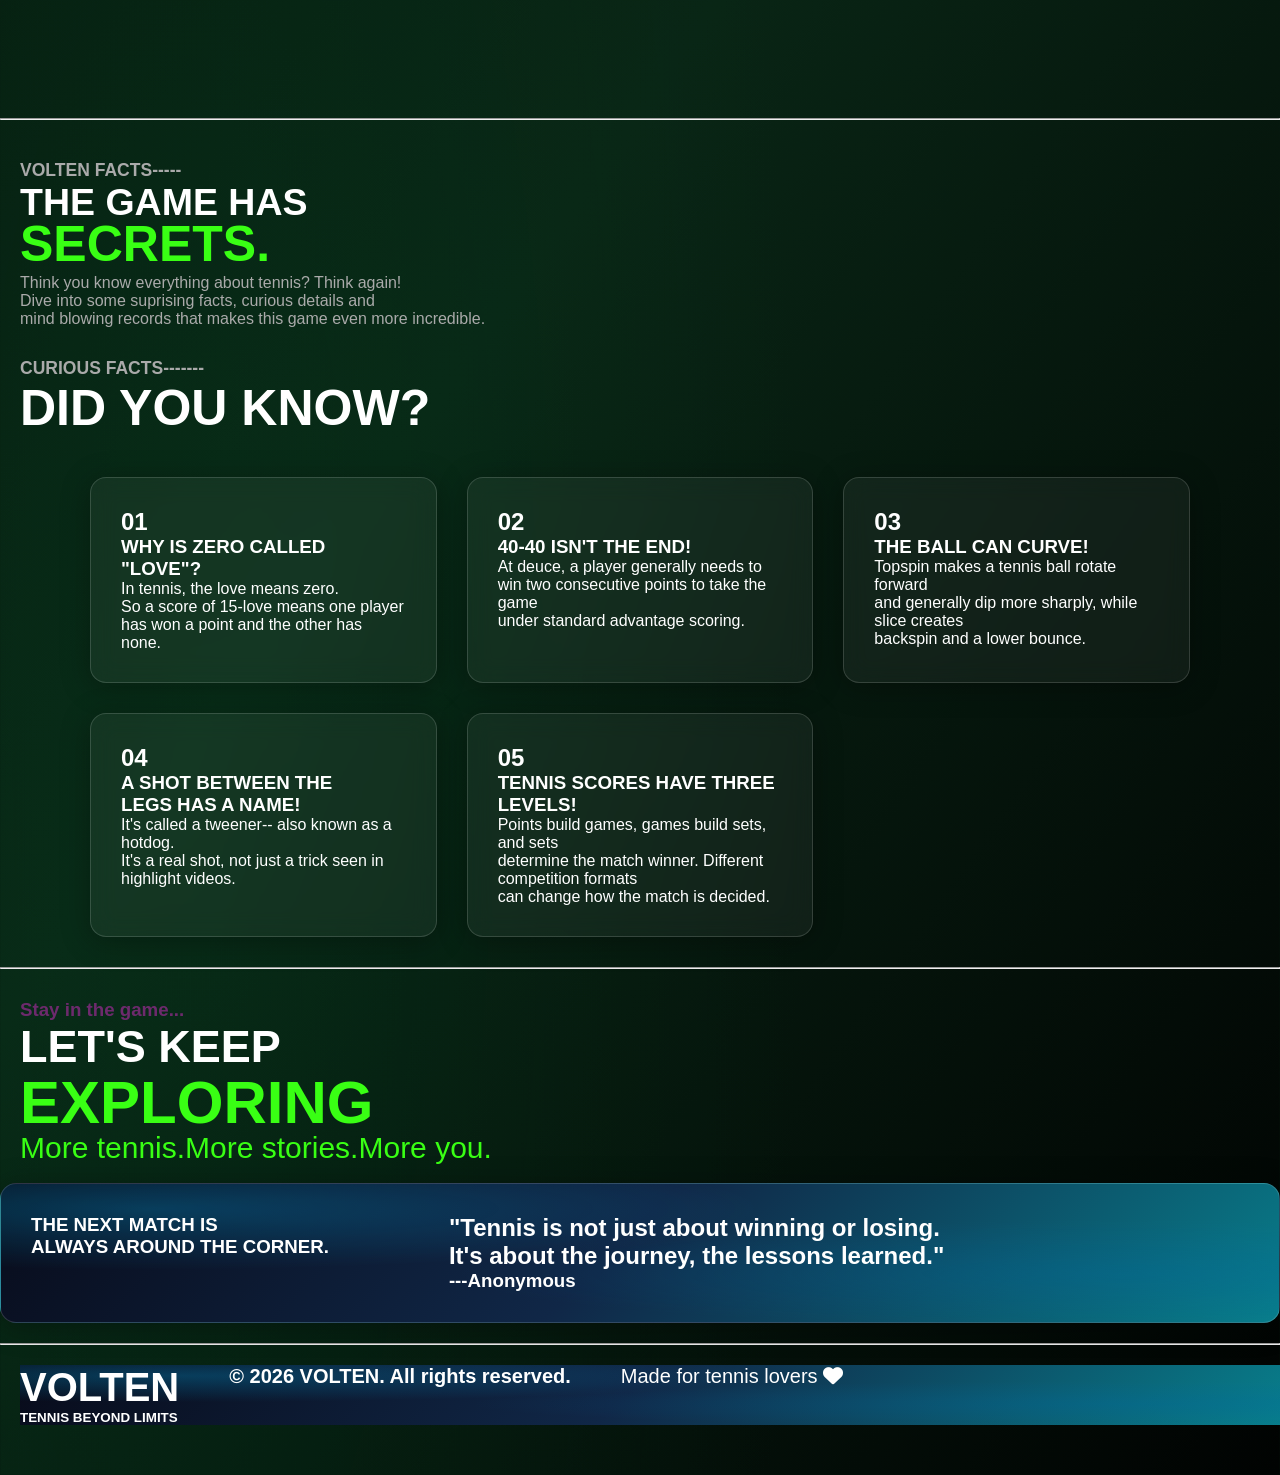
==== commit 66d7c9d7: "game part is complete nowand ui breaks" ====
--- a/index.html
+++ b/index.html
@@ -30,28 +30,62 @@
         </div>
 </div>
 <!--Hero section code-->
+    
 <div class="hero-section">
-    <div class="hero-section-text">
-    <p>More Than a Game-----</p>
-    </div>
-    <div class="hero-headings">
-    <h1>PLAY.</h1>
-    <H1>RALLY.</H1>
-    <H1>REPEAT.</H1>
-    </div>
-    <div class="paragraph">
-    <p>Step onto the court, challenge yourself, play real-time<br> matches
-    and experience tennis like never before with VOLTEN.</p>
-    </div>
+    
+    <!-- 1. Left Top: Text Content -->
+    <div class="hero-text-area">
+        <div class="hero-section-text">
+            <p>More Than a Game-----</p>
+        </div>
+        <div class="hero-headings">
+            <h1>PLAY.</h1>
+            <h1>RALLY.</h1>
+            <h1>REPEAT.</h1>
+        </div>
+        <div class="paragraph">
+            <p>Step onto the court, challenge yourself, play real-time<br> matches
+            and experience tennis like never before with VOLTEN.</p>
+        </div>
+    </div>
+
+    <!-- 2. Right Side (Desktop) / Middle (Mobile): Interactive Game Card -->
+    <div class="interactive-game-area" id="gameArea">
+        <div class="game-intro-card" id="gameIntro">
+            <h2>TAP THE BALL TO PLAY</h2>
+            <canvas id="idleCanvas" width="400" height="220"></canvas>
+        </div>
+        
+        <!-- FULL SCREEN GAME (Hidden initially) -->
+        <div class="full-game-container" id="fullGameContainer" style="display: none;">
+            <div class="back-btn" onclick="exitGame()">&#10094;</div>
+            <div class="score-board">
+                <span id="playerScore">0</span> - <span id="botScore">0</span>
+            </div>
+            <canvas id="activeGameCanvas" width="800" height="500"></canvas>
+            
+            <div id="gameOverModal" class="game-over-modal" style="display: none;">
+                <h2 id="winnerText">GAME OVER</h2>
+                <div class="modal-buttons">
+                    <button class="modal-btn restart-btn" onclick="startGame()">RESTART GAME</button>
+                    <button class="modal-btn exit-modal-btn" onclick="exitGame()">EXIT GAME</button>
+                </div>
+            </div>
+        </div>
+    </div>
+
+    <!-- 3. Left Bottom (Desktop) / Bottom (Mobile): 4 Icons Card -->
     <div class="hero-bottom-box">
-        <div class="game-icon">
-        <i class="fa-solid fa-gamepad"></i>
+        <div class="game-icon-card">
+            <i class="fa-solid fa-gamepad"></i>
             <i class="fa-solid fa-magnifying-glass-chart"></i>
             <i class="fa-solid fa-ranking-star"></i>
             <i class="fa-solid fa-table-list"></i>
-            </div>
-    </div>
-</div>
+        </div>
+    </div>
+
+</div>
+<!--game section ends here-->
 <hr>
 <!--Second page code-->
 <div class="second-page">
@@ -59,8 +93,8 @@
       <p>THE LEGENDS....</p>
       </div>
     <div class="second-page-text">
-        <h1>Novak Djokovic</h1>
-        </div>
+        <h1>NOVAK DJOKOVIC</h1>
+    </div>
     <div class="main-image">
         <img src="Novak dj.avif" alt="novak-image" height="200px">
     </div>  
@@ -69,12 +103,14 @@
     </div>
 <div class="legend-text">
     <p> Novak Djokovic isn't just a tennis player. He's a symbol <br>of resilience
-    ,passion and unbreakable spirit. A true<br>
-legend of the game.</p>
-</div>
+        ,passion and unbreakable spirit. A true<br>
+         legend of the game.</p>
+</div>
+<!-- Cleaned up button -->
 <div class="explore-icon">
-   <a href="#" target="_blank" rel="noopener noreferrer">EXPLORE MORE</a>
+   <a href="#" target="_blank" rel="noopener noreferrer">EXPLORE MORE
     <i class="fa-solid fa-circle-chevron-right"></i>
+   </a>
     </div>
 </div>
 <hr>
@@ -82,7 +118,7 @@
 <div class="third-page">
     <div class="legends-card">
         <div class="card1">
-            <a href="https://science.nasa.gov/asset/hubble/illustration-of-an-isolated-black-hole/"
+            <a href="roger.html"
    target="_blank"
    rel="noopener noreferrer">
    <img src="Roger.webp" alt="roger image" height="250px" width="300px">
@@ -91,7 +127,7 @@
    <p>SWITZERLAND</p>
         </div>
          <div class="card1">
-            <a href="https://science.nasa.gov/asset/hubble/illustration-of-an-isolated-black-hole/"
+            <a href="novak.html"
    target="_blank"
    rel="noopener noreferrer">
    <img src="novak.webp" alt="novak image" height="250px">
@@ -100,7 +136,7 @@
    <p>SERBIA</p>
         </div>
          <div class="card1">
-            <a href="https://science.nasa.gov/asset/hubble/illustration-of-an-isolated-black-hole/"
+            <a href="rafael.html"
    target="_blank"
    rel="noopener noreferrer">
    <img src="rafael.avif" alt="rafael image" height="250px">
@@ -109,7 +145,7 @@
    <p>SPAIN</p>
         </div>
          <div class="card1">
-            <a href="https://science.nasa.gov/asset/hubble/illustration-of-an-isolated-black-hole/"
+            <a href="serena.html"
    target="_blank"
    rel="noopener noreferrer">
    <img src="serena.webp" alt="serena image" height="250px">
@@ -155,6 +191,8 @@
         </div>
     </div>
 </div>
+<!--Quiz section ends here-->
+
 <hr>
 <!-- Code for fifth page -->
 <div class="fifthpage">
--- a/style.css
+++ b/style.css
@@ -28,20 +28,24 @@
     z-index: -1;
 }
 .navbar{
-    height: 70px;
+    height: 90px;
     width:100%;
     border-bottom: 1px solid rgba(57, 255, 20, 0.3);
     display: flex;
+    align-items: center;
     justify-content: space-between;
     padding: 0 40px;
     box-shadow: 0 4px 15px rgba(57, 255, 20, 0.5);
+    background-color: var(--bg-color);
 }
 .navbar h1 {
     color: var(--neon-green);
     text-shadow: 0 0 10px rgba(57, 255, 20, 0.5);
     letter-spacing: 2px;
     margin: 0;
-    line-height: 1;
+    line-height: normal;
+    display: flex;
+    align-items: center;
 }
 .navbaricons{
      display: flex;
@@ -67,29 +71,60 @@
     text-shadow: 0 0 8px var(--neon-green);
 }
 .hero-section {
-    padding: 20px 40px;
-}
-.hero-section-text{
-    margin-top:40px;
-    font-size:20px;
-    color: var(--neon-green);
-    letter-spacing: 1px;
-}
-.hero-headings{
+    display: grid;
+    grid-template-columns: 1.2fr 1fr;
+    grid-template-areas: "text game" "icons game";
+    align-items:center;
+    gap: 30px 50px;
+    padding: 50px 6%;
+    min-height: calc(100vh-70px);
+    max-width: 1400px;
+    margin: 0 auto;
+    opacity: 0;
+    filter: blur(12px);
+    transform: translateY(40px) scale(0.95);
+    transition: all 1s cubic-bezier(0.22, 1, 0.36, 1);
+}
+
+/* Jab JS ye class add karega tab effect aayega */
+.hero-section.show-on-scroll {
+    opacity: 1;
+    filter: blur(0);
+    transform: translateY(0) scale(1);
+}
+.hero-section.show-on-scroll {
+    opacity: 1;
+    filter: blur(0);
+    transform: translateY(0) scale(1);
+}
+.hero-text-area {
+    grid-area: text;
+}
+.hero-section-text p{
+    font-size: clamp(16px, 1.5vw, 20px);
+    color: var(--ne0n-green);
+    letter-spacing: 1.5px;
+    margin-bottom: 15px;
+    font-weight: 600;
+}
+.hero-headings {
     margin-top:20px;
     margin-left:20px;
     line-height:1.1;
     color: var(--text-main);
 }
-.hero-headings h1{
-    font-size: 60px;
+.hero-headings h1 {
+    font-size: clamp(42px, 5.5vw, 72px);
     font-weight: 900;
+    line-height: 1.05;
+    color: var(--text-main);
+    letter-spacing: 1px;
 }
 .paragraph{
     margin-top:20px;
-    font-size: 18px;
+    font-size: clamp(15px, 1.2vw, 18px);
     color: var(--text-muted);
-    line-height: 1.5;
+    line-height: 1.6;
 }
 .hero-bottom-box {
     margin-top: 50px;
@@ -119,10 +154,38 @@
     transform: rotate(-12deg) scale(1.15);
 }
 .main-image{
-    repeat:no-repeat;
-    background-size:cover;
-    background-position:center;
-
+    grid-area: image;
+    position: relative;
+    z-index: 2;
+    width: 100%;
+    max-width: 500px;
+    justify-self: center;
+}
+/* 1. White Grid Lines (Behind the image) */
+.main-image::before {
+    display: none;
+}
+/* 2. Neon Glow Effect (Far behind) */
+.main-image::after {
+     width: 100%;
+     height: auto;
+     object-fit: cover;
+     display: block;
+     border: 2px solid rgba(255, 255, 255, 0.4);
+     box-shadow: 0 0 30px rgba(0, 0, 0, 0.8);
+}
+/* The actual image - NO BORDER RADIUS (SHARP) */
+@media (max-width: 850px) {
+    .second-page {
+        grid-template-columns: 1fr;
+        grid-template-areas: "top" "name" "image" "sub" "desc" "btn";
+        text-align: left;
+        padding: 50px 25px;
+        gap: 20px;
+    }
+    .main-image {
+        margin: 20px auto;
+    }
 }
 .talent-text{
     color:var(--neon-green);
@@ -138,8 +201,51 @@
     color:var(--text-main);
     text-align:center;
     font-size:50px;
+}
+/* --- BUTTON FIX ---*/
+.explore-btn {
+    grid-area: btn;
+    position: relative;
+    justify-self: start;
+    display: inline-flex;
+    align-items: center;
+    gap: 12px;
+    padding: 12px 25px;
+    margin-top: 15px;
+    color: var(--neon-green);
+    text-decoration: none;
+    border: 1px solid var(--neon-green);
+    font-size: 16px;
+    font-weight: 600;
+    transition: 0.3s ease;
+    cursor: pointer;
+    background: #000;
+    z-index: 2;
+}
+.explore-btn i {
+    font-size: 20px;
+    transition: 0.3s ease;
+}
+.explore-btn:hover {
+    background: var(--neon-green);
+    color: #000;
+    box-shadow: 0 0 20px rgba(57, 255, 20, 0.4);
+}
+.explore-btn:hover i {
+    transform: translateX(5px);
+}
+@media (max-width: 850px){
+    .second-page {
+        grid-template-columns: 1fr;
+        grid-template-areas: "top" "name" "sub" "desc" "image" "btn";
+        text-align: left;
+        padding: 40px 20px;
+    }
+    .main-image {
+        margin: 30px auto 40px;
+    }
+}
 
-}
 .explore-icon{
     cursor:pointer;
     transition: 0.3s ease;
@@ -149,7 +255,6 @@
     display:flex;
     align-items:center;
     justify-content:space-evenly;
-    
 }
 .explore-icon i{
     transition: 0.3s ease;
@@ -228,21 +333,57 @@
         transform: scale(1.1);
     }
 }
-.second-page-text{
-    color:var(--neon-green);
-    margin-left:20px;
-}
-.below-text{
-    margin-left:20px;
-    font-size:17px;
-    color:var(--text-muted);
+/* ---SECOND PAGE CSS  START FROM HERE ---*/
+.second-page {
+     position: relative;
+    display: grid;
+    /* Desktop par 2 equal columns */
+    grid-template-columns: 1fr 1fr;
+    grid-template-areas: 
+        "top    image"
+        "name   image"
+        "sub    image"
+        "desc   image"
+        "btn    image";
+    gap: 15px 40px;
+    align-items: center;
+    padding: 80px 8%;
+    max-width: 100%;
+    overflow: hidden;
+    z-index: 1;
 
-}
-.legend-text{
-    margin-left:20px;
-    font-size:18px;
-    margin-top:20px;
-    color: var(--text-main);
+    /* Ye code POORE section mein peeche white grid banayega */
+    background-image: 
+        linear-gradient(rgba(255, 255, 255, 0.07) 1px, transparent 1px),
+        linear-gradient(90deg, rgba(255, 255, 255, 0.07) 1px, transparent 1px);
+    background-size: 40px 40px; /* Box ka size */
+}
+.second-page::before {
+    content: "";
+    position: absolute;
+    top: 50%;
+    left: 50%;
+    transform: translate(-50%, -50%);
+    width: 60%;
+    height: 60%;
+    background: var(--neon-green);
+    filter: blur(120px);
+    opacity: 0.15;
+    z-index: -1;
+    pointer-events: none;
+}
+/* --- THE IMAGE EFFECT (SHARP, GLOW, WHITE GRID) --- */
+.top-text {
+    grid-area: top; color: #fff; font-size: 14px; letter-spacing: 2px; z-index: 2;
+}
+.second-page-text { 
+    grid-area: name; color: var(--neon-green); font-size: clamp(35px, 4vw, 55px); margin: 0; z-index: 2; font-weight: 800; text-transform: uppercase;
+}
+.below-text { 
+    grid-area: sub; color: var(--text-muted); font-size: 18px; margin: 0; z-index: 2; letter-spacing: 1px;
+}
+.legend-text { 
+    grid-area: desc; color: var(--text-main); font-size: 18px; line-height: 1.6; margin: 0; z-index: 2; 
 }
 .explore-icon{
     margin-left:20px;
@@ -398,7 +539,6 @@
     background-color: rgba(57, 255, 20, 0.1);
     border-color: var(--neon-green) !important;
     color: var(--neon-green) !important;
-    box-shadow: 0 0 20px; rgba(27, 255, 20, 0.5) !impostant;
 }
 @keyframes shake {
     10%, 90% { transform: translate3d(-2px, 0, 0); }
@@ -406,6 +546,208 @@
     30%, 50%, 70% { transform: translate3d(-8px, 0, 0); }
     40%, 60% { transform: translate3d(8px, 0, 0); } 
 }
+/* -- game section css start from here -- */
+.interactive-game-area {
+    grid-area: game;
+    display: flex;
+    justify-content: center;
+    align-items: center;
+    width: 100%;
+}
+.game-intro-card {
+    background: rgba(12, 12, 12, 0.85);
+    border: 1px solid rgba(57, 255, 20, 0.35);
+    border-radius: 20px;
+    padding: clamp(20px, 3vw, 35px);
+    width: 100%;
+    max-width: 460px;
+    text-align: center;
+    cursor: pointer;
+    box-shadow: 0 15px 35px rgba(0, 0, 0, 0.9), 0 0 25px rgba(57, 255, 20, 0.12);
+    backdrop-filter: blur(12px);
+    transition: all 0.35s ease;
+}
+.game-icon-card i {
+    font-size: clamp(20px, 2.2vw, 26px);
+    color: var(--text-muted);
+    cursor: pointer;
+    transition: 0.3s ease;
+    padding: 12px;
+    border-radius: 50%;
+    border: 1px solid transparent;
+}
+.game-intro-card i:hover {
+    transform: translateY(-6px);
+    border-color: var(--neon-green);
+    box-shadow: 0 24px 40px rgba(0, 0, 0, 0.9), 0 0 35px rgba(57, 255, 20, 0.3);
+}
+.game-intro-card h2 {
+    color: var(--neon-grreen);
+    font-size: clamp(16px, 1.8vw, 22px);
+    letter-spacing: 2px;
+    margin-bottom: 18px;
+    text-shadow: 0 0 10px rgba(255, 255, 255, 0.4);
+}
+@media (max-width: 850px){
+    .hero-section {
+        grid-template-columns: 1fr;
+        grid-template-areas: "text" "game" "icons";
+        text-align: center;
+        gap: 35px;
+        padding: 30px 20px;
+    }
+    .game-intro-card {
+        max-width: 420px;
+        margin: 0 auto;
+    }
+    .game-icon-card {
+        width: 100%;
+        max-width: 420px;
+        justify-content: space-evenly;
+        padding: 15px 20px;
+    }
+}
+#idleCanvas {
+    width: 100%;
+    height: auto;
+    background: #050505;
+    border: 2px dashed rgba(27, 255, 20, 0.4);
+    border-radius: 12px;
+    display: block;
+}
+.full-game-container {
+    display: none;
+    position: fixed;
+    top: 0;
+    left: 0;
+    width: 100vw;
+    height: 100vh;
+    background: rgba(5, 5, 5, 0.95);
+    backdrop-filter: blur(15px);
+    background-color: var(--bg-color);
+    z-index: 99999;
+    display: flex;
+    flex-direction: column;
+    justify-content: center;
+    align-items: center;
+
+}
+.hidden-game {
+    display: none !important;
+}
+.score-board {
+    position: absolute;
+    top: 30px;
+    font-size: 40px;
+    color: var(--neon-green);
+    font-weight: 900;
+    letter-spacing: 5px;
+    text-shadow: 0 0 20px rgba(57, 255, 20, 0.8);
+}
+#activeGameCanvas {
+    border: 2px solid var(--neon-green);
+    border-radius: 10px;
+    box-shadow: 0 0 30px rgba(57, 255, 20, 0.2);
+    background-color: #050505;
+    cursor: none;
+    width:100%;
+    max-width:800px;
+    aspect-ratio: 8/5;
+}
+.exit-btn {
+     margin-top: 25px;
+    background: #000;
+    color: #ff3333;
+    border: 2px solid #ff3333;
+    padding: 12px 30px;
+    font-size: 18px;
+    font-weight: bold;
+    border-radius: 8px;
+    cursor: pointer;
+    transition: 0.3s ease;
+    z-index: 10000;
+}
+.exit-btn:hover { 
+    background: #ff3333;
+    color: #000;
+    box-shadow: 0 0 20px #ff3333;
+}
+.hide-ui{
+    display: none !important;
+}
+.back-btn {
+    position: absolute;
+    top: 25px;
+    left: 30px;
+    color: var(--neon-red);
+    font-size: 35px;
+    cursor: pointer;
+    z-index: 10001;
+    transition: 0.3s ease;
+    font-weight: bold;
+}
+.back-btn:hover {
+    color: var(--text-main);
+    text-shadow: 0 0 15px var(--neon-red);
+    transform: scale(1.2);
+}
+.game-over-modal {
+    position: absolute;
+    top: 50%;
+    left: 50%;
+    transform: translate(-50%, -50%);
+    background: rgba(5, 5, 5, 0.95);
+    border: 2px solid var(--neon-green);
+    border-radius: 15px;
+    padding: 40px;
+    text-align:center;
+    box-shadow: 0 0 40px rgba(57, 255, 20, 0.3);
+    z-index: 10002;
+    backdrop-filter: blur(15px);
+}
+.game-over-modal h2 {
+    font-size: 35px;
+    margin-bottom: 30px;
+    color: #fff;
+    text-shadow: 0 0 15px var(--neon-green);
+    letter-spacing: 2px;
+}
+.modal-btn {
+    padding: 12px 30px;
+    font-size: 16px;
+    font-weight: 700;
+    border-radius: 8px;
+    cursor: pointer;
+    transition: 0.3s ease;
+    border: 2px solid;
+    background: transparent;
+    letter-spacing: 1px;
+}
+.modal-buttons {
+    display: flex;
+    gap: 20px;
+    justify-content: center;
+}
+.restart-btn {
+    background: var(--neon-green);
+    color: #000;
+    box-shadow: 0 0 20px var(--neon-green);
+}
+.restart-btn:hover {
+    color: var(--neon-green);
+    border-color: var(--neon-green);
+}
+.exit-modal-btn {
+    color: var(--neon-red);
+    border-color: var(--neon-red);
+}
+.exit-modal-btn:hover {
+    background: var(--neon-red);
+    color: #000;
+    box-shadow: 0 0 20px var(--neon-red);
+}
+/* --game section css ends here --*/
+
 .voltenfacts{
     margin-top:40px;
     margin-left:20px;
@@ -441,7 +783,7 @@
 }
 .glass-cards{
     display:grid;
-    grid-template-columns:repeat(1fr);
+    grid-template-columns:repeat(3,1fr);
     gap:30px;
     width: min(1100px, 90%);
     margin: 40px auto 0;
@@ -496,7 +838,10 @@
     display:flex;
     gap:120px;
     margin-bottom:20px;
-}
+     background: radial-gradient(ellipse at 12% 18%, rgba(0, 190, 255, 0.25), transparent 38%),
+    radial-gradient(ellipse at 88% 65%, rgba(0, 105, 160, 0.30), transparent 42% ),
+    linear-gradient(135deg, #080B1A 0%, #102747 48%, #087E8B 100%);
+}  
 .last-part{
     margin-left:20px;
     font-size:20px;
@@ -505,4 +850,7 @@
     display:flex;
      gap:50px;
      margin-bottom:50px;
-}+      background: radial-gradient(ellipse at 12% 18%, rgba(0, 190, 255, 0.25), transparent 38%),
+    radial-gradient(ellipse at 88% 65%, rgba(0, 105, 160, 0.30), transparent 42% ),
+    linear-gradient(135deg, #080B1A 0%, #102747 48%, #087E8B 100%);
+}
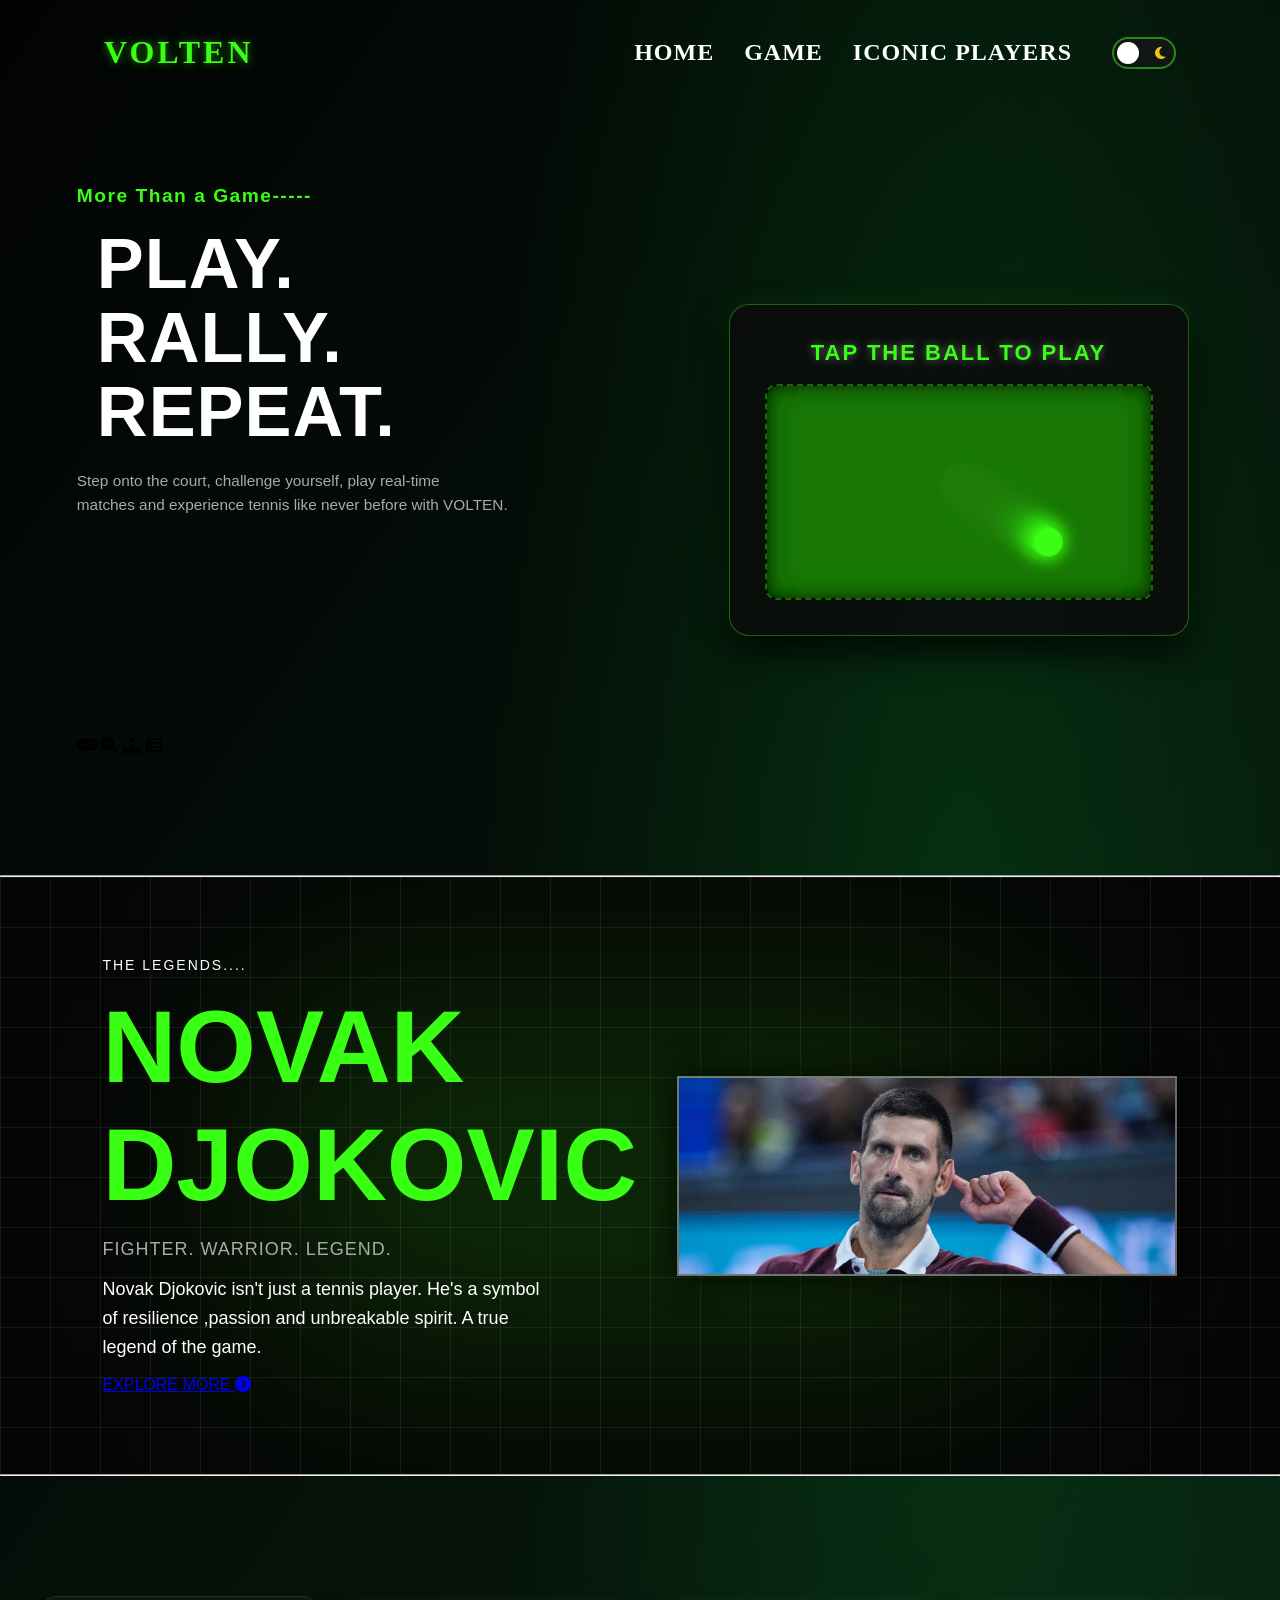
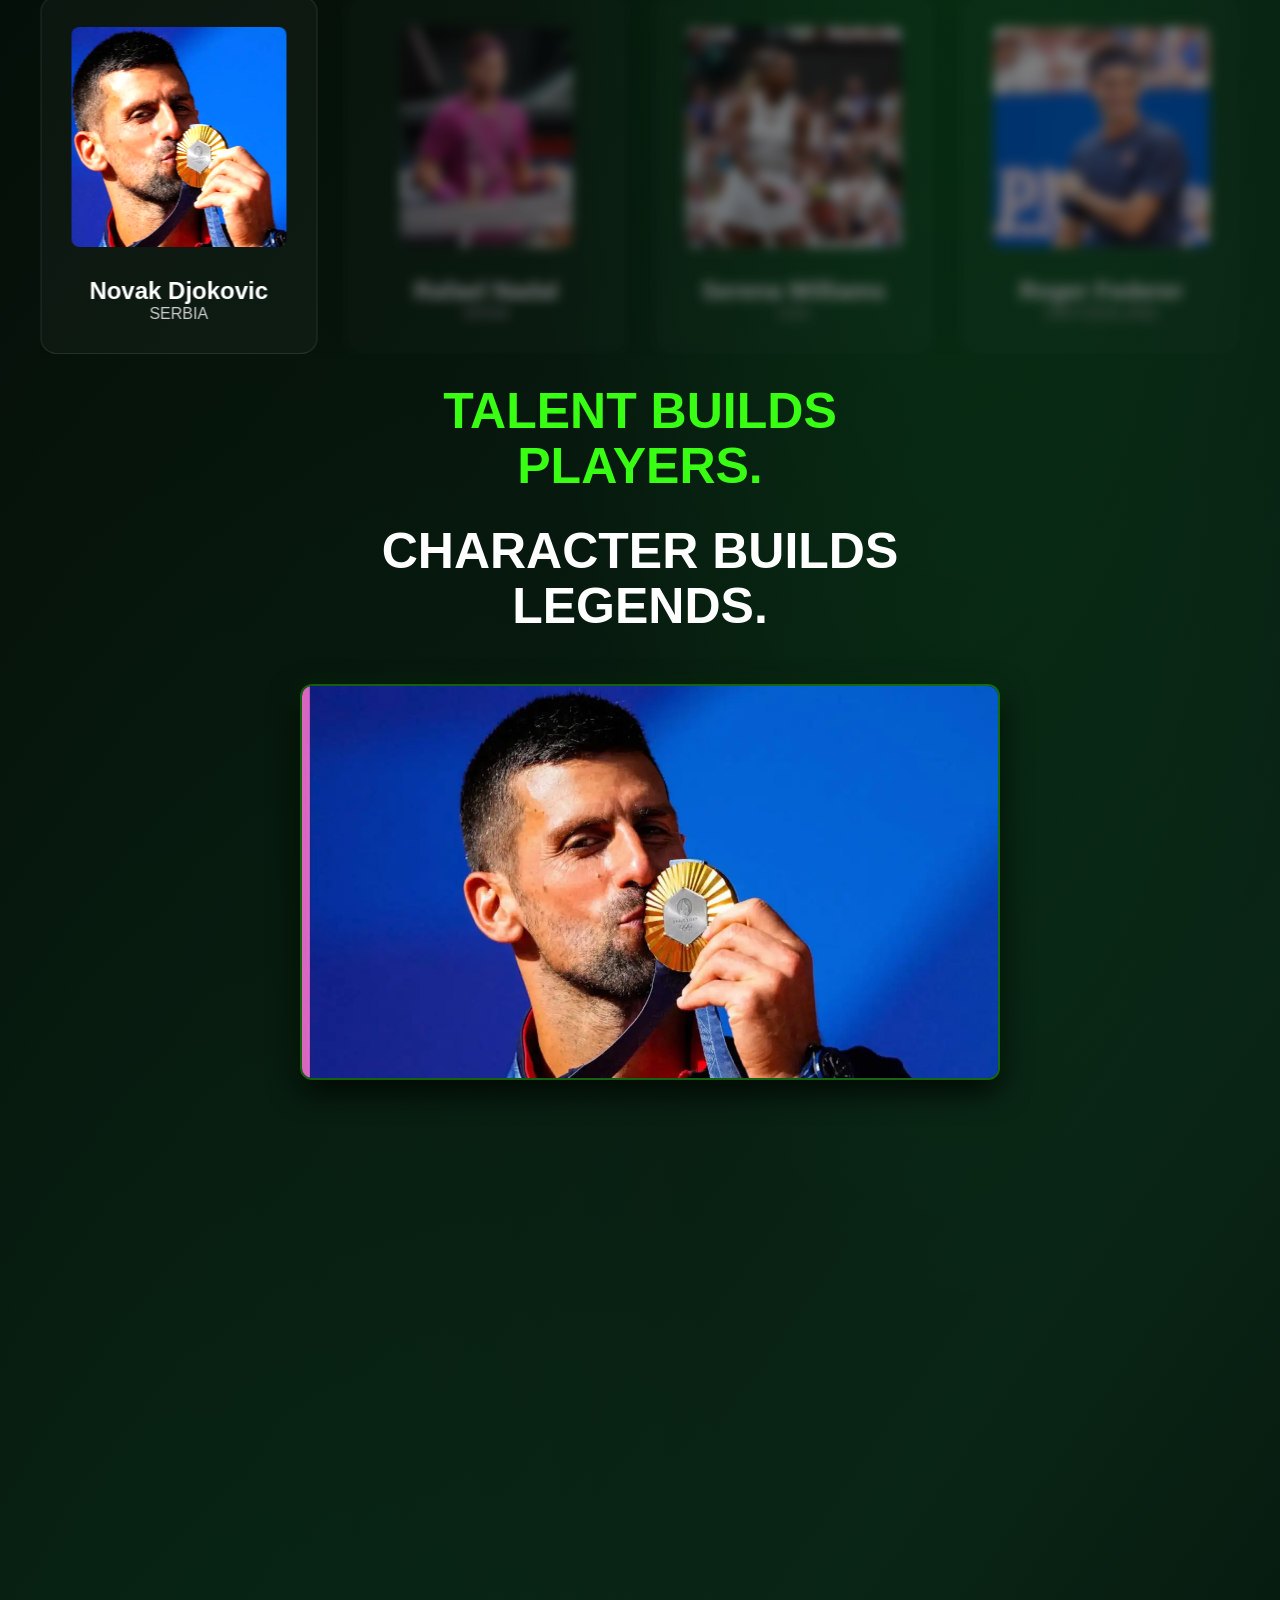
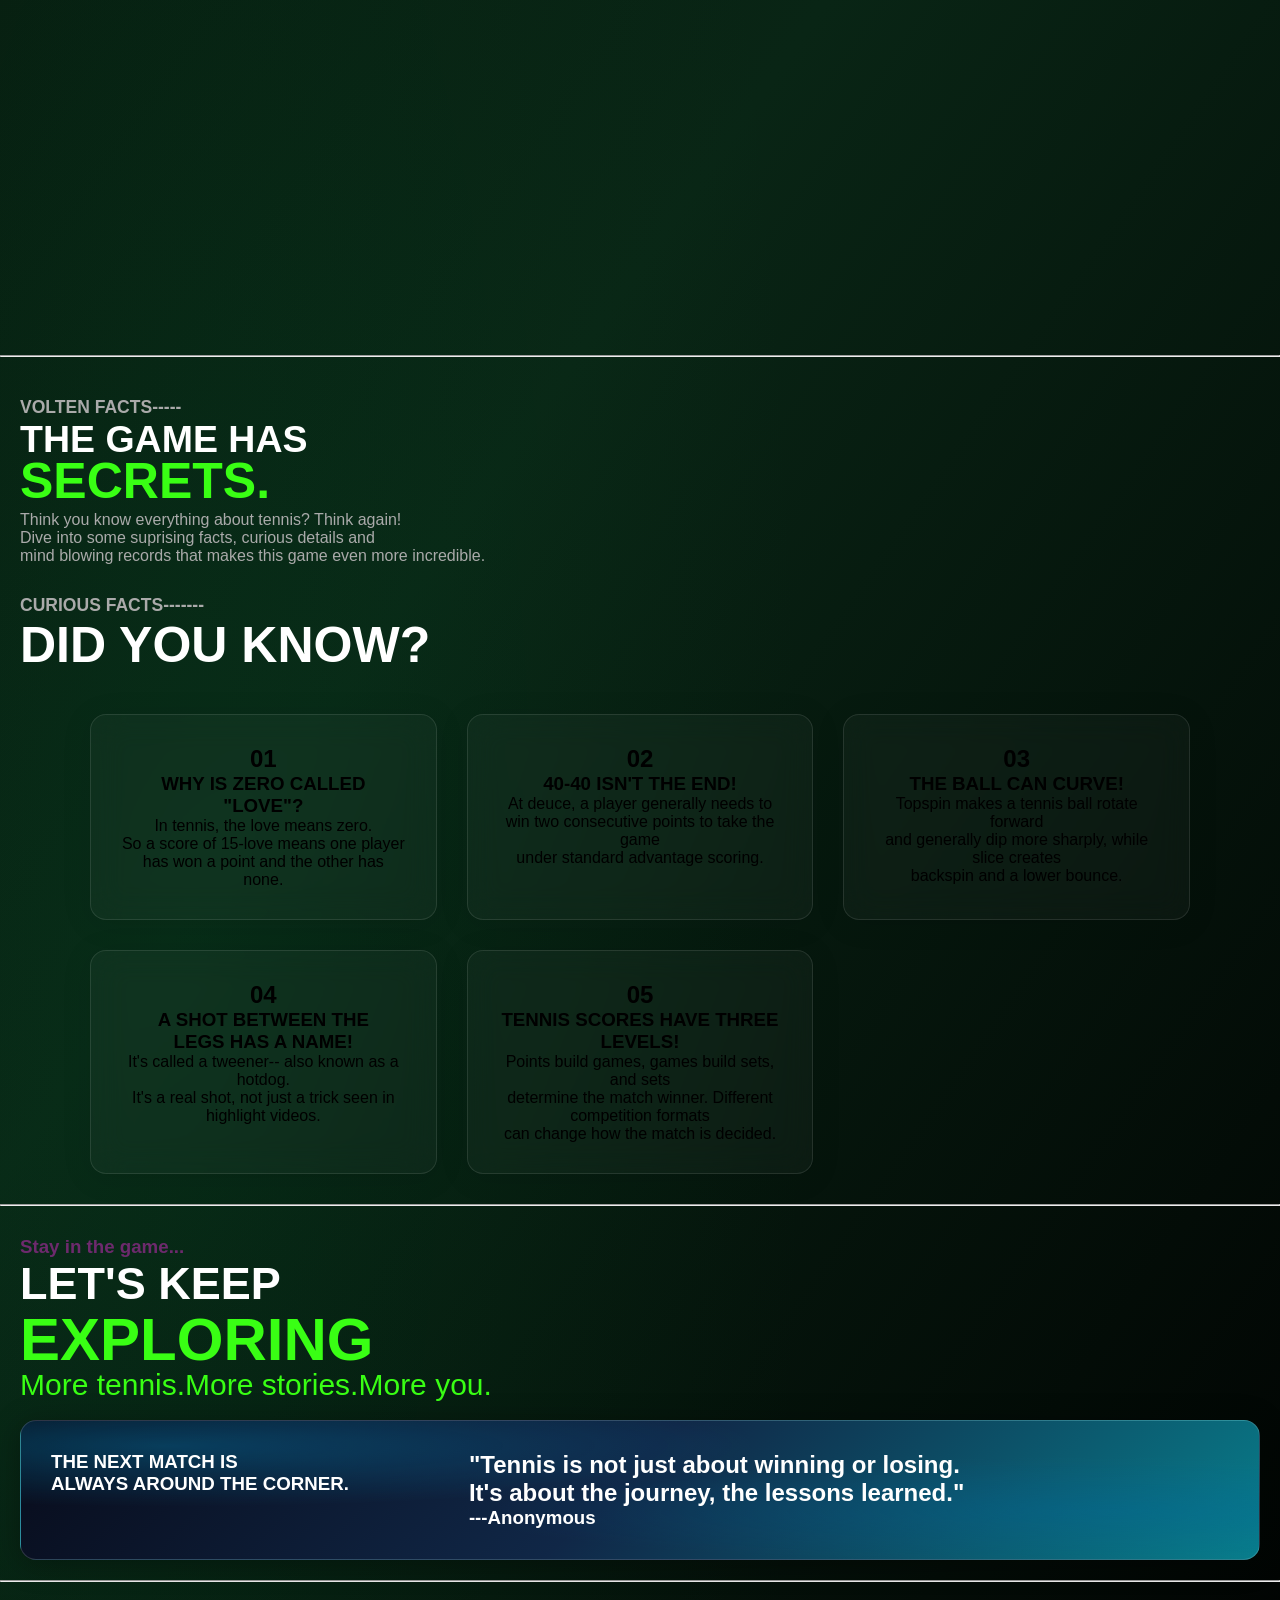
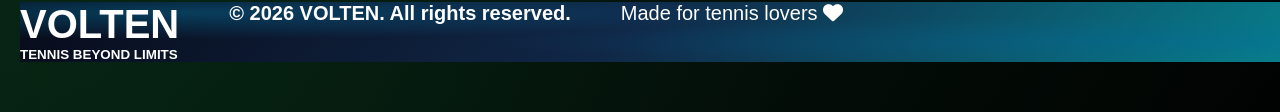
==== commit a46a0034: "game responsive done navbar final done" ====
--- a/index.html
+++ b/index.html
@@ -3,9 +3,10 @@
 <head>
     <meta charset="UTF-8">
     <meta name="viewport" content="width=device-width, initial-scale=1.0">
-    <title>Document</title>
+    <title>VOLTEN - more then game ... </title>
     <link rel="stylesheet" href="style.css">
     <link rel="stylesheet" href="https://cdnjs.cloudflare.com/ajax/libs/font-awesome/6.4.0/css/all.min.css">
+    <link rel="stylesheet" href="https://cdn.jsdelivr.net/npm/swiper@11/swiper-bundle.min.css" />
 </head>
 <body>
    <div class="navbar">
@@ -14,19 +15,35 @@
         <p>Home</p>
         <p>GAME</p>
         <p>Iconic players</p>
-        <p>Play Now</p>
+    </div>
+        <!--slider code is here guys -->
+         <div class="nav-right-controls" style="display: flex; align-items: center; gap: 15px;">
+        <label class="theme-switch" for="switch-desktop">
+            <input type="checkbox" id="switch-desktop" class="theme-checkbox">
+            <div class="slider round">
+                <i class="fa-solid fa-sun icon-sun"></i>
+                <i class="fa-solid fa-moon icon-moon"></i>
+            </div>
+        </label>
     </div>
  
     <div class="mobile-menu-btn" id="menuBtn">
         <i class="fa-solid fa-bars" id="menuIcon"></i>
     </div>
+  </div>
 </div>
 <div class="mobile-overlay" id="mobileOverlay">
         <div class="overlay-links">
             <p>HOME</p>
             <p>GAME</p>
             <p>Iconic players</p>
-            <p>Play Now</p>
+            <label class="theme-switch" for="switch-mobile">
+                <input type="checkbox" id="switch-mobile" class="theme-checkbox">
+                <div class="slider round">
+                    <i class="fa-solid fa-sun icon-sun"></i>
+                    <i class="fa-solid fa-moon icon-moon"></i>
+                </div>
+            </label>
         </div>
 </div>
 <!--Hero section code-->
@@ -85,7 +102,6 @@
     </div>
 
 </div>
-<!--game section ends here-->
 <hr>
 <!--Second page code-->
 <div class="second-page">
@@ -116,78 +132,132 @@
 <hr>
 <!-- third page code-->
 <div class="third-page">
-    <div class="legends-card">
-        <div class="card1">
-            <a href="roger.html"
-   target="_blank"
-   rel="noopener noreferrer">
-   <img src="Roger.webp" alt="roger image" height="250px" width="300px">
-   </a>
-   <h2>Roger Federer</h2>
-   <p>SWITZERLAND</p>
-        </div>
-         <div class="card1">
-            <a href="novak.html"
-   target="_blank"
-   rel="noopener noreferrer">
-   <img src="novak.webp" alt="novak image" height="250px">
-   </a>
-   <h2>Novak Djokovic</h2>
-   <p>SERBIA</p>
-        </div>
-         <div class="card1">
-            <a href="rafael.html"
-   target="_blank"
-   rel="noopener noreferrer">
-   <img src="rafael.avif" alt="rafael image" height="250px">
-   </a>
-   <h2>Rafael Nadal</h2>
-   <p>SPAIN</p>
-        </div>
-         <div class="card1">
-            <a href="serena.html"
-   target="_blank"
-   rel="noopener noreferrer">
-   <img src="serena.webp" alt="serena image" height="250px">
-   </a>
-   <h2>Serena Williams</h2>
-   <p>USA</p>
-        </div>
-    </div>
-<div class="talent-text">
-    <h3> TALENT BUILDS<BR>
-        PLAYERS.
-    </h3>
-    </div>
-        <div class="character">
-        <H3>CHARACTER BUILDS<BR>
-            LEGENDS.
-        </H3>
-        </div>
-        <div class="side-image">
-        <img src="novak.webp" alt="novak" height="500px" width="700px">
-</div>
+    
+    <!-- Swiper Main Container (Purane legends-card ki jagah) -->
+    <div class="swiper mySwiper">
+        <div class="swiper-wrapper">
+            
+            <!-- Slide 1 -->
+            <div class="swiper-slide">
+                <div class="card1">
+                    <a href="roger.html" target="_blank" rel="noopener noreferrer">
+                        <img src="Roger.webp" alt="roger image" height="250px" width="300px">
+                    </a>
+                    <h2>Roger Federer</h2>
+                    <p>SWITZERLAND</p>
+                </div>
+            </div>
+            
+            <!-- Slide 2 -->
+            <div class="swiper-slide">
+                <div class="card1">
+                    <a href="novak.html" target="_blank" rel="noopener noreferrer">
+                        <img src="novak.webp" alt="novak image" height="250px">
+                    </a>
+                    <h2>Novak Djokovic</h2>
+                    <p>SERBIA</p>
+                </div>
+            </div>
+            
+            <!-- Slide 3 -->
+            <div class="swiper-slide">
+                <div class="card1">
+                    <a href="rafael.html" target="_blank" rel="noopener noreferrer">
+                        <img src="rafael.avif" alt="rafael image" height="250px">
+                    </a>
+                    <h2>Rafael Nadal</h2>
+                    <p>SPAIN</p>
+                </div>
+            </div>
+            
+            <!-- Slide 4 -->
+            <div class="swiper-slide">
+                <div class="card1">
+                    <a href="serena.html" target="_blank" rel="noopener noreferrer">
+                        <img src="serena.webp" alt="serena image" height="250px">
+                    </a>
+                    <h2>Serena Williams</h2>
+                    <p>USA</p>
+                </div>
+            </div>
+            <!--slider ko countinuous chlane ke liye cards ko double karna padegs its important -->
+            <div class="swiper-slide">
+                <div class="card1">
+                    <a href="roger.html" target="_blank" rel="noopener noreferrer">
+                        <img src="Roger.webp" alt="roger image" height="250px" width="300px">
+                    </a>
+                    <h2>Roger Federer</h2>
+                    <p>SWITZERLAND</p>
+                </div>
+            </div>
+            
+            <!-- Slide 2 -->
+            <div class="swiper-slide">
+                <div class="card1">
+                    <a href="novak.html" target="_blank" rel="noopener noreferrer">
+                        <img src="novak.webp" alt="novak image" height="250px">
+                    </a>
+                    <h2>Novak Djokovic</h2>
+                    <p>SERBIA</p>
+                </div>
+            </div>
+            
+            <!-- Slide 3 -->
+            <div class="swiper-slide">
+                <div class="card1">
+                    <a href="rafael.html" target="_blank" rel="noopener noreferrer">
+                        <img src="rafael.avif" alt="rafael image" height="250px">
+                    </a>
+                    <h2>Rafael Nadal</h2>
+                    <p>SPAIN</p>
+                </div>
+            </div>
+            
+            <!-- Slide 4 -->
+            <div class="swiper-slide">
+                <div class="card1">
+                    <a href="serena.html" target="_blank" rel="noopener noreferrer">
+                        <img src="serena.webp" alt="serena image" height="250px">
+                    </a>
+                    <h2>Serena Williams</h2>
+                    <p>USA</p>
+                </div>
+            </div>
+        </div>
+    </div>
+
+    <!-- Ye neeche ka section bilkul untouched rahega -->
+    <div class="talent-text">
+        <h3> TALENT BUILDS<br>PLAYERS.</h3>
+    </div>
+    
+    <div class="character">
+        <h3>CHARACTER BUILDS<br>LEGENDS.</h3>
+    </div>
+    
+    <div class="side-image">
+        <img src="novak.webp" alt="novak" >
+    </div>
+    
 </div>
 <!--quiz section start from here -->
-<div class="quiz-section" id="quizSection">
+ <div class="quiz-section" id="quizSection">
     <div class="quiz-header">
-        <h2>Check your intrest in tennis</h2>
-    </div>
+        <h2>Check your tennis IQ</h2>
+    </div>
+    
     <div class="quiz-card">
-        <!--question box is here -->
+        <!-- JS automatically yahan question text daalega -->
         <div class="question-box">
-            <h3 id="question-text" class="typewriter">Q1. what does "LOVE" mean in tennis?</h3> 
-        </div>
-        <div class="options-grid" id="optionsGrid">
-            <button class="option-btn" onclick="checkAnswer(this, 1)">A. Finding your soulmate on the court</button>
-            <button class="option-btn" onclick="checkAnswer(this, 2)">B. Absolute Zero (0) score</button>
-            <button class="option-btn" onclick="checkAnswer(this, 3)">C. Hugging the umpire</button>
-            <button class="option-btn" onclick="checkAnswer(this, 4)">D. Swiping right on Tinder</button>
-        </div>
+            <h3></h3> 
+        </div>
+        
+        <!-- JS automatically yahan 4 naye buttons banayega -->
+        <div class="options-grid"></div>
+        
         <div class="quiz-footer">
-            <div id="troll-message" class="troll-box">
-                <button id="next-btn" class="next-btn hidden" onclick="loadnextQuestion()">Next Question >></button>
-            </div>
+            <!-- JS troll message aur colors yahan control karega -->
+            <div class="troll-box"></div>
         </div>
     </div>
 </div>
@@ -292,6 +362,7 @@
     </div>
 </div>
 </div>
+    <script src="https://cdn.jsdelivr.net/npm/swiper@11/swiper-bundle.min.js"></script>
     <script src="script.js"></script>
 </body>
 </html>
--- a/style.css
+++ b/style.css
@@ -1,43 +1,169 @@
+/* 
+   1. ROOT VARIABLES & GLOBAL RESET
+ */
 @import url('https://fonts.googleapis.com/css2?family=Space+Grotesk:wght@400;600;700&display=swap');
 
+[data-theme="light"] {
+    --bg-color: #FFFFFF; 
+    --text-main: #121614; 
+    
+    --text-muted: #3B5942; 
+    
+    --neon-green: #00C82B;  
+    --neon-red: #E60045;  
+}
+
+/* 2. GLOBAL BODY & BACKGROUND */
+body[data-theme="light"]  {
+    /* Smooth white-to-green gradient mixing */
+    background: radial-gradient(ellipse at 75% 20%, rgba(57, 255, 20, 0.08) 0%, transparent 40%),
+                radial-gradient(ellipse at 15% 85%, rgba(0, 100, 45, 0.1) 0%, transparent 50%),
+                linear-gradient(135deg, #FFFFFF 0%, #F5FBF6 40%, #EAF5EB 70%, #FFFFFF 100%) !important;
+    background-color: var(--bg-color) !important;
+}
+
+ 
+[data-theme="light"] .hero-section {
+    background: transparent !important;  
+}
+[data-theme="light"] .hero-section-text p {
+    color: var(--neon-green); 
+    font-weight: bold;
+    text-shadow: none;
+}
+[data-theme="light"] .hero-headings h1 {
+    color: var(--text-main); 
+    text-shadow: none; 
+}
+[data-theme="light"] .hero-headings h1:nth-child(2) {
+    color: var(--neon-green); 
+}
+[data-theme="light"] .paragraph p {
+    color: var(--text-main); 
+}
+[data-theme="light"] .game-icon-card {
+    background: rgba(255, 255, 255, 0.8);
+    border: 2px solid rgba(0, 200, 43, 0.3);
+}
+[data-theme="light"] .game-icon-card i {
+    color: var(--text-main);
+}
+[data-theme="light"] .game-icon-card i:hover {
+    color: var(--neon-green);
+}
+
+/* 4. SECTIONS BACKGROUND   */
+[data-theme="light"] .second-page,
+[data-theme="light"] .third-page {
+    background-color: #F8FDF9 !important; 
+    background-image: 
+        linear-gradient(rgba(0, 200, 43, 0.07) 1.5px, transparent 1.5px),
+        linear-gradient(90deg, rgba(0, 200, 43, 0.07) 1.5px, transparent 1.5px);
+    background-size: 55px 55px !important; /* Box pattern */
+}
+
+/* 5. NAVBAR STYLING */
+[data-theme="light"] .navbar {
+    background: linear-gradient(135deg, rgba(16, 229, 59, 0.85) 0%, rgba(0, 200, 43, 0.9) 50%, rgba(2, 90, 18, 0.95) 100%) !important;
+    backdrop-filter: blur(12px) !important; /* Sheeshe jaisa blur effect */
+    -webkit-backdrop-filter: blur(12px) !important;
+    border: 1px solid rgba(255, 255, 255, 0.3) !important;
+    box-shadow: 0 10px 30px rgba(0, 200, 43, 0.4) !important;
+}
+body[data-theme="light"] .navbar h1 {
+    color: #FFFFFF !important;
+    text-shadow: 0 2px 10px rgba(0, 0, 0, 0.3) !important;
+}
+body[data-theme="light"] .navbaricons p {
+    color: #F4FFF5 !important; 
+}
+[data-theme="light"] .navbaricons p:hover {
+    color: #FFFFFF !important;
+    text-shadow: 0 0 10px rgba(255, 255, 255, 0.8) !important;
+    transform: scale(1.1); 
+    transition: 0.3s ease;
+}
+
+/* 6. GLASSMORPHISM CARDS   */
+[data-theme="light"] .card1,
+[data-theme="light"] .facts-card {
+    background: rgba(255, 255, 255, 0.75);
+    backdrop-filter: blur(15px);
+    -webkit-backdrop-filter: blur(15px);
+    border: 2px solid rgba(0, 200, 43, 0.25);
+    box-shadow: 0 8px 32px rgba(0, 100, 20, 0.08);
+    color: var(--text-main);
+}
+
+/* 7. SLIDER / SWIPER   */
+[data-theme="light"] .swiper-slide {
+    filter: blur(4px) brightness(0.85);  
+}
+[data-theme="light"] .swiper-slide.swiper-slide-active {
+    filter: blur(0px) brightness(1.05);  
+    box-shadow: 0 10px 30px rgba(0, 200, 43, 0.15);
+}
+
+/* 8. INTERACTIVE BUTTONS & QUIZ CARDS */
+[data-theme="light"] .option-btn {
+    background: #FFFFFF;
+    color: var(--text-main);
+    border: 2px solid #D5EBD7;
+}
+[data-theme="light"] .option-btn:hover {
+    border-color: var(--neon-green);
+    background: #F4FDF5;
+    box-shadow: 0 0 12px rgba(0, 200, 43, 0.15);
+}
+[data-theme="light"] .quiz-card {
+    background: rgba(255, 255, 255, 0.9);
+    border: 2px solid rgba(0, 200, 43, 0.3);
+    box-shadow: 0 15px 40px rgba(0, 100, 20, 0.08);
+}
+
+/* 9. IMAGES & VISUAL ALIGNMENTS */
+[data-theme="light"] .side-image img {
+    border: 2.5px solid var(--neon-green);
+    box-shadow: 0 12px 35px rgba(0, 80, 15, 0.12);
+}
 :root {
-    --bg-color:#000000;
+    --bg-color: #000000;
     --neon-green: #39ff14;
     --text-main: #ffffff;
     --text-muted: #aaaaaa;
-}
-*{
-    margin:0;
-    padding:0;
-    box-sizing:border-box;
-    font-family: 'segoe UI', Tahoma, Geneva, Verdana, sans-serif;
-}
+    --neon-red: #ff3333; /* Modal aur buttons ke liye add kiya */
+}
+
+* {
+    margin: 0;
+    padding: 0;
+    box-sizing: border-box;
+    font-family: 'Segoe UI', Tahoma, Geneva, Verdana, sans-serif;
+}
+
+/*  2. BODY & BACKGROUND ANIMATIONS */
 body {
-    background: radial-gradient( ellipse at 75% 20%, rgba(0, 255, 65, 0.12)
-    0%, transparent 35%), radial-gradient( ellipse at 15% 85%, rgba(0, 100, 45, 0.14) 0%,
-    transparent 40%), linear-gradient( 125deg, #020403 0%, #06140B 35%, #092515 65%, #010302 100%);
+    background: radial-gradient(ellipse at 75% 20%, rgba(0, 255, 65, 0.12) 0%, transparent 35%),
+                radial-gradient(ellipse at 15% 85%, rgba(0, 100, 45, 0.14) 0%, transparent 40%),
+                linear-gradient(125deg, #020403 0%, #06140B 35%, #092515 65%, #010302 100%);
     background-color: #020403;
-}
-.hero::before{
-    content: "";
-    position: absolute;
-    inset:0;
-    pointer-events:none;
-    background: linear-gradient( 115deg, transparent 40%, rgba(57,255,20,0.035) 50%,
-    transparent 60%);
-    z-index: -1;
-}
-.navbar{
-    height: 90px;
-    width:100%;
-    border-bottom: 1px solid rgba(57, 255, 20, 0.3);
-    display: flex;
-    align-items: center;
-    justify-content: space-between;
-    padding: 0 40px;
-    box-shadow: 0 4px 15px rgba(57, 255, 20, 0.5);
-    background-color: var(--bg-color);
-}
+    overflow-x: hidden;  
+}
+
+/*   3. NAVIGATION BAR  */
+.navbar {
+     height: 65px !important;  
+    width: 90% !important;
+    margin: 0 auto !important;  
+    border-radius: 50px !important; 
+    position: sticky !important;
+    top: 20px !important; 
+    z-index: 9999 !important;  
+    display: flex !important;
+    align-items: center !important;
+    padding: 0 40px !important;
+}
+
 .navbar h1 {
     color: var(--neon-green);
     text-shadow: 0 0 10px rgba(57, 255, 20, 0.5);
@@ -46,38 +172,191 @@
     line-height: normal;
     display: flex;
     align-items: center;
-}
-.navbaricons{
-     display: flex;
-     align-items: center;
-     justify-content: space-between;
+    font-family: 'Audiowide', cursive !important;
+    font-size: 32px !important; 
+    letter-spacing: 3px !important;
+    margin-right: auto !important;
+}
+
+.navbaricons {
+    display: flex;
+    align-items: center;
     gap: 30px;
-}
-.mobile-menu-btn {
-    display: none;
-}
-.mobile-overlay {
-    display: none;
-}
+    margin-right: 25px;
+}
+
+/* BUG FIX: nabvaricons P -> navbaricons p */
 .navbaricons p {
     cursor: pointer;
     font-weight: bold;
     text-transform: uppercase;
     font-size: 14px;
+    color: var(--text-main);
     transition: 0.3s ease;
-}
-.nabvaricons P:hover {
+    font-family: 'Caveat', cursive !important;
+    font-size: 24px !important; /* Cursive me thoda bada size achha lagta hai */
+    letter-spacing: 1px !important;
+    font-weight: 700 !important;
+}
+
+.navbaricons p:hover {
     color: var(--neon-green);
     text-shadow: 0 0 8px var(--neon-green);
 }
+
+/* 4. MOBILE OVERLAY MENU */
+.mobile-menu-btn {
+    display: none; /* Desktop par hide rahega */
+    align-items: center;
+    position: relative;
+    color: var(--neon-green);
+    font-size: 22px;
+    font-weight: bold;
+    cursor: pointer;
+}
+
+.mobile-overlay {
+    display: flex;
+    position: fixed;
+    top: 0;
+    left: 0;
+    width: 100%;
+    height: 100vh;
+    background-color: rgba(0, 0, 0, 0.9);
+    backdrop-filter: blur(10px);
+    z-index: 999;
+    flex-direction: column;
+    justify-content: center;
+    align-items: center;
+    opacity: 0;
+    visibility: hidden;
+    transition: opacity 0.4s ease, visibility 0.4s ease;
+}
+
+.mobile-overlay.active {
+    opacity: 1;
+    visibility: visible;
+}
+
+.overlay-links {
+    font-size: 30px;
+    color: white;
+    margin: 25px;
+    text-transform: uppercase;
+    letter-spacing: 2px;
+    cursor: pointer;
+    transition: 0.3s ease;
+    text-align: center;
+}
+
+.overlay-links p:hover {
+    color: var(--neon-green);
+    text-shadow: 0 0 15px var(--neon-green);
+    transform: scale(1.1);
+}
+
+/* theme toggle button code is here guys */
+.theme-switch {
+    position: relative;
+    display: inline-block;
+    width: 64px;
+    height: 32px;
+    margin-left: 15px;
+}
+.theme-switch input {
+    opacity: 0;
+    width: 0;
+    height: 0;
+}
+.slider {
+    position: absolute;
+    cursor: pointer;
+    top: 0; left: 0; right: 0; bottom: 0;
+    background-color: #121614;
+    transition: 0.4s;
+    border-radius: 34px;
+    display: flex;
+    align-items: center;
+    justify-content: space-between;
+    padding: 0 8px;
+    border: 2px solid rgba(57, 255, 20, 0.5);
+}
+.slider:before {
+    position: absolute;
+    content: "";
+    height: 22px;
+    width: 22px;
+    left: 3px;
+    bottom: 3px;
+    background-color: white;
+    transition: 0.4s cubic-bezier(0.68, -0.55, 0.27, 1.55);
+    border-radius: 50%;
+    z-index: 2;
+    box-shadow: 0 2px 5px rgba(0, 0, 0, 0.3);
+}
+input:checked + .slider {
+    background-color: #00C82B; /* Light mode me green ho jayega */
+    border-color: #00C82B;
+}
+
+input:checked + .slider:before {
+    transform: translateX(32px); /* Pahiya right me slide hoga */
+}
+
+/* Switch ke andar ke icons */
+.icon-sun { color: #fff; font-size: 14px; z-index: 1; }
+.icon-moon { color: #f1c40f; font-size: 14px; z-index: 1; }
+
+
+/* =========================================
+   100% BULLETPROOF LIGHT THEME TEXT FIX
+========================================= */
+/* Agar koi bhi text default white set hai, toh light mode me wo dark ho jayega */
+[data-theme="light"] .third-page p,
+[data-theme="light"] .third-page h2,
+[data-theme="light"] .facts-section p,
+[data-theme="light"] .facts-section h3,
+[data-theme="light"] .facts-section h2,
+[data-theme="light"] .quiz-section h3,
+[data-theme="light"] .quiz-section p,
+[data-theme="light"] .card1 p,
+[data-theme="light"] .card1 h2 {
+    color: #121614 !important; /* Pure dark charcoal for readability */
+}
+
+/* Specific items jo hamesha green rehne chahiye */
+[data-theme="light"] .talent-text h3,
+[data-theme="light"] .quiz-header h2 {
+    color: var(--neon-green) !important;
+}
+
+/* Navbar aur footer ka text light mode me bhi bright rakhne ke liye (kyunki wo green/dark hain) */
+[data-theme="light"] .navbaricons p {
+    color: #FFFFFF !important;
+}
+
+/*  
+   5. HERO SECTION (Layout & Text Area)
+  */
+.hero::before {
+    content: "";
+    position: absolute;
+    inset: 0;
+    pointer-events: none;
+    background: linear-gradient(115deg, transparent 40%, rgba(57, 255, 20, 0.035) 50%, transparent 60%);
+    z-index: -1;
+}
+
 .hero-section {
     display: grid;
     grid-template-columns: 1.2fr 1fr;
-    grid-template-areas: "text game" "icons game";
-    align-items:center;
+    grid-template-areas: 
+        "text game" 
+        "icons game";
+    align-items: center;
     gap: 30px 50px;
     padding: 50px 6%;
-    min-height: calc(100vh-70px);
+    min-height: calc(100vh - 90px);
     max-width: 1400px;
     margin: 0 auto;
     opacity: 0;
@@ -86,33 +365,32 @@
     transition: all 1s cubic-bezier(0.22, 1, 0.36, 1);
 }
 
-/* Jab JS ye class add karega tab effect aayega */
 .hero-section.show-on-scroll {
     opacity: 1;
     filter: blur(0);
     transform: translateY(0) scale(1);
 }
-.hero-section.show-on-scroll {
-    opacity: 1;
-    filter: blur(0);
-    transform: translateY(0) scale(1);
-}
+
 .hero-text-area {
     grid-area: text;
 }
-.hero-section-text p{
+
+/* BUG FIX: var(--ne0n-green) ko theek kiya */
+.hero-section-text p {
     font-size: clamp(16px, 1.5vw, 20px);
-    color: var(--ne0n-green);
+    color: var(--neon-green);
     letter-spacing: 1.5px;
     margin-bottom: 15px;
     font-weight: 600;
 }
+
 .hero-headings {
-    margin-top:20px;
-    margin-left:20px;
-    line-height:1.1;
+    margin-top: 20px;
+    margin-left: 20px;
+    line-height: 1.1;
     color: var(--text-main);
 }
+
 .hero-headings h1 {
     font-size: clamp(42px, 5.5vw, 72px);
     font-weight: 900;
@@ -120,224 +398,245 @@
     color: var(--text-main);
     letter-spacing: 1px;
 }
-.paragraph{
-    margin-top:20px;
+
+.paragraph {
+    margin-top: 20px;
     font-size: clamp(15px, 1.2vw, 18px);
     color: var(--text-muted);
     line-height: 1.6;
 }
+
 .hero-bottom-box {
+    grid-area: icons;
     margin-top: 50px;
-} 
-.game-icon{
-    width:55px;
-    height:55px;
-    border-radius:50%;
-    display:flex;
-    align-items:center;
-    justify-content:space-evenly;
-    cursor:pointer;
+}
+
+.game-icon {
+    width: fit-content; /* Pehle 55px tha jo layout bigad raha tha */
+    display: flex;
+    align-items: center;
+    justify-content: space-evenly;
+    gap: 35px; /* Pehle 180px gap tha jo mobile me bahar jaata tha */
+    margin-top: 40px;
+    color: var(--text-main);
+}
+
+.game-icon i {
+    font-size: 26px;
+    cursor: pointer;
     transition: 0.3s ease;
-    gap:180px;
-    margin-top:100px;
-    color:var(--text-main);
-}
-.game-icon i{
-    font-size:22px;
+    padding: 10px;
+    border-radius: 50%;
+}
+
+.game-icon:hover i {
+    color: var(--bg-color);
+    background-color: var(--neon-green);
+    transform: translateY(-6px) scale(1.1);
+    box-shadow: 0 0 20px var(--neon-green);
+}
+/* =========================================
+   6. HERO INTERACTIVE GAME AREA (Right Side)
+========================================= */
+.interactive-game-area {
+    grid-area: game;
+    display: flex;
+    justify-content: center;
+    align-items: center;
+    width: 100%;
+}
+
+.game-intro-card {
+    background: rgba(12, 12, 12, 0.85);
+    border: 1px solid rgba(57, 255, 20, 0.35);
+    border-radius: 20px;
+    padding: clamp(20px, 3vw, 35px);
+    width: 100%;
+    max-width: 460px;
+    text-align: center;
+    cursor: pointer;
+    box-shadow: 0 15px 35px rgba(0, 0, 0, 0.9), 0 0 25px rgba(57, 255, 20, 0.12);
+    backdrop-filter: blur(12px);
+    transition: all 0.35s ease;
+}
+
+/* BUG FIX: hover properties merged */
+.game-intro-card:hover {
+    transform: translateY(-6px);
+    border-color: var(--neon-green);
+    box-shadow: 0 24px 40px rgba(0, 0, 0, 0.9), 0 0 35px rgba(57, 255, 20, 0.3);
+}
+
+/* BUG FIX: --neon-grreen typo fixed */
+.game-intro-card h2 {
+    color: var(--neon-green);
+    font-size: clamp(16px, 1.8vw, 22px);
+    letter-spacing: 2px;
+    margin-bottom: 18px;
+    text-shadow: 0 0 10px rgba(255, 255, 255, 0.4);
+}
+
+#idleCanvas {
+    width: 100%;
+    height: auto;
+    background: #050505;
+    /* BUG FIX: 27 to 57 for neon green */
+    border: 2px dashed rgba(57, 255, 20, 0.4); 
+    border-radius: 12px;
+    display: block;
+}
+
+/* --- HERO SECTION MOBILE RESPONSIVE --- */
+@media (max-width: 850px) {
+    .navbaricons { display: none; }
+    .mobile-menu-btn { display: flex; }
+    
+    .hero-section {
+        grid-template-columns: 1fr;
+        grid-template-areas: 
+            "text" 
+            "game" 
+            "icons";
+        text-align: center;
+        gap: 35px;
+        padding: 30px 20px;
+    }
+    
+    .game-intro-card {
+        max-width: 420px;
+        margin: 0 auto;
+    }
+}
+
+/* 
+   7. FULLSCREEN ACTIVE GAME CONTAINER
+ */
+.full-game-container {
+    position: fixed !important; 
+    top: 0 !important;
+    left: 0 !important;
+    width: 100vw !important;
+    height: 100vh !important;
+    height: 100dvh !important;
+    z-index: 99999 !important; /* Sabse aage */
+    flex-direction: column;
+    align-items: center;
+    justify-content: center; 
+    background: rgba(5, 19, 8, 0.98) !important;
+    backdrop-filter: blur(15px);
+}
+
+.score-board {
+    position: absolute;
+    top: 20px;
+    font-size: 35px;
+    color: var(--neon-green);
+    font-weight: 900;
+    letter-spacing: 5px;
+    text-shadow: 0 0 20px rgba(57, 255, 20, 0.8);
+    z-index: 10001;
+}
+
+#activeGameCanvas {
+    border: 2px solid var(--neon-green);
+    border-radius: 10px;
+    box-shadow: 0 0 30px rgba(57, 255, 20, 0.2);
+    background-color: #050505;
+    cursor: none;
+    max-width: 100%;
+}
+.back-btn {
+    position: absolute;
+    top: 20px;
+    left: 20px;
+    color: var(--neon-red);
+    font-size: 35px;
+    cursor: pointer;
+    z-index: 10002;
     transition: 0.3s ease;
-}
-.game-icon:hover{
-    transform: translateY(-6px) scale(1.08);
-    box-shadow: 0 0 20px rgba(255,255,255,0.35);
-}
-.game-icon:hover i{
-    transform: rotate(-12deg) scale(1.15);
-}
-.main-image{
-    grid-area: image;
-    position: relative;
-    z-index: 2;
-    width: 100%;
-    max-width: 500px;
-    justify-self: center;
-}
-/* 1. White Grid Lines (Behind the image) */
-.main-image::before {
-    display: none;
-}
-/* 2. Neon Glow Effect (Far behind) */
-.main-image::after {
-     width: 100%;
-     height: auto;
-     object-fit: cover;
-     display: block;
-     border: 2px solid rgba(255, 255, 255, 0.4);
-     box-shadow: 0 0 30px rgba(0, 0, 0, 0.8);
-}
-/* The actual image - NO BORDER RADIUS (SHARP) */
-@media (max-width: 850px) {
-    .second-page {
-        grid-template-columns: 1fr;
-        grid-template-areas: "top" "name" "image" "sub" "desc" "btn";
-        text-align: left;
-        padding: 50px 25px;
-        gap: 20px;
-    }
-    .main-image {
-        margin: 20px auto;
-    }
-}
-.talent-text{
-    color:var(--neon-green);
-    text-align:center;
-    font-size:50px;
-}
-.character{
-    color:var(--text-main);
-    text-align:center;
-    font-size:50px;
-}
-.side-image{
-    color:var(--text-main);
-    text-align:center;
-    font-size:50px;
-}
-/* --- BUTTON FIX ---*/
-.explore-btn {
-    grid-area: btn;
-    position: relative;
-    justify-self: start;
-    display: inline-flex;
-    align-items: center;
-    gap: 12px;
-    padding: 12px 25px;
-    margin-top: 15px;
+    font-weight: bold;
+}
+
+.back-btn:hover {
+    color: var(--text-main);
+    text-shadow: 0 0 15px var(--neon-red);
+    transform: scale(1.2);
+}
+
+/* GAME OVER MODAL */
+.game-over-modal {
+    position: absolute;
+    top: 50%;
+    left: 50%;
+    transform: translate(-50%, -50%);
+    background: rgba(5, 5, 5, 0.95);
+    border: 2px solid var(--neon-green);
+    border-radius: 15px;
+    padding: 40px;
+    text-align: center;
+    box-shadow: 0 0 40px rgba(57, 255, 20, 0.3);
+    z-index: 10002;
+    backdrop-filter: blur(15px);
+}
+
+.game-over-modal h2 {
+    font-size: 35px;
+    margin-bottom: 30px;
+    color: #fff;
+    text-shadow: 0 0 15px var(--neon-green);
+    letter-spacing: 2px;
+}
+
+.modal-buttons {
+    display: flex;
+    gap: 20px;
+    justify-content: center;
+}
+
+.modal-btn {
+    padding: 12px 30px;
+    font-size: 16px;
+    font-weight: 700;
+    border-radius: 8px;
+    cursor: pointer;
+    transition: 0.3s ease;
+    border: 2px solid;
+    background: transparent;
+    letter-spacing: 1px;
+}
+
+.restart-btn {
     color: var(--neon-green);
-    text-decoration: none;
-    border: 1px solid var(--neon-green);
-    font-size: 16px;
-    font-weight: 600;
-    transition: 0.3s ease;
-    cursor: pointer;
-    background: #000;
-    z-index: 2;
-}
-.explore-btn i {
-    font-size: 20px;
-    transition: 0.3s ease;
-}
-.explore-btn:hover {
+    border-color: var(--neon-green);
+}
+
+.restart-btn:hover {
     background: var(--neon-green);
     color: #000;
-    box-shadow: 0 0 20px rgba(57, 255, 20, 0.4);
-}
-.explore-btn:hover i {
-    transform: translateX(5px);
-}
-@media (max-width: 850px){
-    .second-page {
-        grid-template-columns: 1fr;
-        grid-template-areas: "top" "name" "sub" "desc" "image" "btn";
-        text-align: left;
-        padding: 40px 20px;
-    }
-    .main-image {
-        margin: 30px auto 40px;
-    }
-}
-
-.explore-icon{
-    cursor:pointer;
-    transition: 0.3s ease;
-    width:55px;
-    height:55px;
-    border-radius:50%;
-    display:flex;
-    align-items:center;
-    justify-content:space-evenly;
-}
-.explore-icon i{
-    transition: 0.3s ease;
-}
-.explore-icon:hover{
-    transform: scale(1.12);
-    filter: drop-shadow(0 0 8px rgba(255,255,255,0.7));
-}
-.explore-icon:hover i{
-    transform:rotate(-15deg);
-}
-@media (max-width: 768px) {
-    .navbaricons {
-        display: none;
-    }
-    .navbar {
-        height: 60px;
-        width: 90%;
-        margin: 15px auto;
-        border-radius: 50px;
-        border: 2px solid var(--neon-green);
-        background-color: var(--bg-color);
-        display: flex;
-        justify-content: center;
-        align-items: center;
-        position: relative;
-        z-index: 1000;
-        box-shadow: 0 0 15px rgba(57, 255, 20, 0.2);
-    }
-    .mobile-menu-btn {
-        display: flex;
-        align-items: center;
-        position:absolute;
-        right: 20px;
-        gap: 15px;
-        color: var(--neon-green);
-        font-size: 22px;
-        font-weight: bold;
-        cursor: pointer;
-        padding-right: 10px;
-    }
-    .mobile-overlay {
-        display: flex;
-        position: fixed;
-        top: 0;
-        left: 0;
-        width: 100%;
-        height: 100vh;
-        background-color: rgba(0, 0, 0, 0.9);
-        backdrop-filter: blur(10px);
-        z-index: 999;
-        flex-direction: column;
-        justify-content: center;
-        align-items: center;
-        opacity: 0;
-        visibility: hidden;
-        transition: opacity 0.4s ease, visibililty 0.4s ease;
-    }
-    .mobile-overlay.active {
-        opacity: 1;
-        visibility: visible;
-    }
-    .overlay-links {
-        font-size: 30px;
-        color: white;
-        margin: 25px;
-        text-transform: uppercase;
-        letter-spacing: 2px;
-        cursor: pointer;
-        transition: 0.3s ease;
-        text-align: center;
-    }
-    .overlay-links p:hover {
-        color: var(--neon-green);
-        text-shadow: 0 0 15px var(--neon-green);
-        transform: scale(1.1);
-    }
-}
-/* ---SECOND PAGE CSS  START FROM HERE ---*/
+    box-shadow: 0 0 20px var(--neon-green);
+}
+
+.exit-modal-btn {
+    color: var(--neon-red);
+    border-color: var(--neon-red);
+}
+
+.exit-modal-btn:hover {
+    background: var(--neon-red);
+    color: #000;
+    box-shadow: 0 0 20px var(--neon-red);
+}
+
+.hide-ui, .hidden-game {
+    display: none !important;
+}
+
+/* =========================================
+   8. THE LEGENDS SECTION (Second Page)
+========================================= */
 .second-page {
-     position: relative;
+    position: relative;
     display: grid;
-    /* Desktop par 2 equal columns */
     grid-template-columns: 1fr 1fr;
     grid-template-areas: 
         "top    image"
@@ -351,13 +650,13 @@
     max-width: 100%;
     overflow: hidden;
     z-index: 1;
-
-    /* Ye code POORE section mein peeche white grid banayega */
+    background-color: #050505;
     background-image: 
         linear-gradient(rgba(255, 255, 255, 0.07) 1px, transparent 1px),
         linear-gradient(90deg, rgba(255, 255, 255, 0.07) 1px, transparent 1px);
-    background-size: 40px 40px; /* Box ka size */
-}
+    background-size: 50px 50px;
+}
+
 .second-page::before {
     content: "";
     position: absolute;
@@ -372,26 +671,63 @@
     z-index: -1;
     pointer-events: none;
 }
-/* --- THE IMAGE EFFECT (SHARP, GLOW, WHITE GRID) --- */
-.top-text {
-    grid-area: top; color: #fff; font-size: 14px; letter-spacing: 2px; z-index: 2;
-}
-.second-page-text { 
-    grid-area: name; color: var(--neon-green); font-size: clamp(35px, 4vw, 55px); margin: 0; z-index: 2; font-weight: 800; text-transform: uppercase;
-}
-.below-text { 
-    grid-area: sub; color: var(--text-muted); font-size: 18px; margin: 0; z-index: 2; letter-spacing: 1px;
-}
-.legend-text { 
-    grid-area: desc; color: var(--text-main); font-size: 18px; line-height: 1.6; margin: 0; z-index: 2; 
-}
-.explore-icon{
-    margin-left:20px;
-    margin-top:20px;
-    text-align:center;
-    text-decoration:none;
+
+.top-text { grid-area: top; color: #fff; font-size: 14px; letter-spacing: 2px; z-index: 2;}
+.second-page-text { grid-area: name; color: var(--neon-green); font-size: clamp(35px, 4vw, 55px); margin: 0; z-index: 2; font-weight: 800; text-transform: uppercase;}
+.below-text { grid-area: sub; color: var(--text-muted); font-size: 18px; margin: 0; z-index: 2; letter-spacing: 1px;}
+.legend-text { grid-area: desc; color: var(--text-main); font-size: 18px; line-height: 1.6; margin: 0; z-index: 2; }
+
+/* BUG FIX: explore-btn aur explore-icon ki CSS merge karke ek clear button banaya */
+.explore-btn {
+    grid-area: btn;
+    position: relative;
+    justify-self: start;
+    display: inline-flex;
+    align-items: center;
+    gap: 12px;
+    padding: 12px 25px;
+    margin-top: 15px;
+    color: var(--neon-green);
+    text-decoration: none;
     border: 1px solid var(--neon-green);
-    border-radius:10px
+    font-size: 16px;
+    font-weight: 600;
+    transition: 0.3s ease;
+    cursor: pointer;
+    background: #000;
+    z-index: 2;
+}
+
+.explore-btn i {
+    font-size: 20px;
+    transition: 0.3s ease;
+}
+
+.explore-btn:hover {
+    background: var(--neon-green);
+    color: #000;
+    box-shadow: 0 0 20px rgba(57, 255, 20, 0.4);
+}
+
+.explore-btn:hover i {
+    transform: translateX(5px);
+}
+
+/* --- THE LEGENDS MOBILE RESPONSIVE --- */
+@media (max-width: 850px) {
+    .second-page {
+        grid-template-columns: 1fr;
+        grid-template-areas: 
+            "top" 
+            "name" 
+            "image" 
+            "sub" 
+            "desc" 
+            "btn";
+        text-align: left;
+        padding: 50px 25px;
+        gap: 20px;
+    }
 }
 .legends-card{
     display:grid;
@@ -401,43 +737,136 @@
     margin: 40px auto 0;
     height:350px;
 }
-.card1{
-    background:rgba(255,255,255,0.05);
-    backdrop-filter:blur(12px);
-    -webkit-backdrop-filter:blur(12px);
-    border:1px solid rgba(255, 255, 255, 0.15);
-    box-shadow:0 4px 30px rgba(0, 0, 0, 0.3);
-    border-radius:16px;
-    padding:30px;
-    color:#ffffff;
-    min-height:100%;
-    height:auto;
-    width:100%;
-    display:flex;
-    flex-direction:column;
-    justify-content:flex-start;
-}
-.side-image{
-    margin-top:40px;
-    margin-left:20px;
-}
-/*3rd section start from here */
+/* =========================================
+   9. LEGENDS IMAGE FIX & CHARACTER CARDS
+========================================= */
+.swiper {
+    width: 100%;
+    max-width: 1200px;
+    padding: 50px 0;
+    margin: 40px auto 0;
+    overflow: hidden;
+}
+.swiper-wrapper {
+    transition-timing-function: linear !important;
+}
+/* har ek card ko width and setup guys */
+.swiper-slide {
+    width: 300px; /* Card ki motai */
+    height: 400px; 
+    display: flex;
+    justify-content: center;
+    align-items: stretch;
+    
+    /* DEFAULT STATE (Side Cards): Blurred aur thode dark rahenge */
+    filter: blur(6px) brightness(0.5);
+    transition: filter 0.5s ease, transform 0.5s ease;
+    transition-timing-function: linear !important;
+}
+.swiper-slide.swiper-slide-active {
+    filter: blur(0px) brightness(1.2);
+    transform: scale(1.15);
+    z-index: 10;
+}
+.swiper-slide .card1,
+.swiper-slide .facts-card {
+    width: 100%;
+    height: 100%;
+}
+@media (max-width: 768px) {
+    .swiper-slide {
+        width: 220px; /* Mobile par width kam ki taaki 3 cards (1 full, 2 half) dikh sakein */
+        height: 320px;
+    }
+}
+.main-image {
+    grid-area: image;
+    position: relative;
+    z-index: 2;
+    width: 100%;
+    max-width: 500px;
+    justify-self: center;
+}
+
+/* Yahan hai unequal images ka FIX */
+.main-image img {
+    width: 100%;
+    aspect-ratio: 4/5; /* Sabhi images ko ek uniform vertical box me set karega */
+    object-fit: cover; /* Image bina stretch hue box bhar legi */
+    object-position: top center; /* Face humesha focus me rahega */
+    display: block;
+    border: 2px solid rgba(255, 255, 255, 0.4);
+    box-shadow: 0 0 30px rgba(0, 0, 0, 0.8);
+    /* Agar sharp corners chahiye to border-radius mat lagana */
+}
+
+.legends-card {
+    display: grid;
+    grid-template-columns: repeat(4, 1fr);
+    gap: 30px;
+    width: min(1100px, 90%);
+    margin: 40px auto 0;
+    /* height: 350px; (Fixed height hata di taaki text badhne par overflow na ho) */
+}
+
+/* Glassmorphism Card (Used for Legends & Facts) */
+.card1, .facts-card {
+    background: rgba(255, 255, 255, 0.03) !important; /* Ekdum halka transparent white */
+    backdrop-filter: blur(16px) !important;
+    -webkit-backdrop-filter: blur(16px) !important;
+    border: 1px solid rgba(255, 255, 255, 0.1) !important; /* Halka sa chamakta border */
+    box-shadow: 0 4px 30px rgba(0, 0, 0, 0.1) !important; /* Soft shadow */
+    border-radius: 16px;
+    padding: 30px;
+    overflow:hidden;
+    /* Center text ke liye */
+    display: flex;
+    flex-direction: column;
+    align-items: center; 
+    text-align: center;
+}
+.card1 img {
+    width: 100% !important;  /* Card ki poori width lega */
+    height: 220px !important; /* Sabhi cards ki image ki height same rahegi taaki slider up-down na ho */
+    object-fit: cover !important; /* Image ko bina pitchkaye (stretch kiye) smartly crop kar dega */
+    object-position: center top !important; /* Face hamesha focus me rahega */
+    border-radius: 8px; /* Image ke corners ko thoda smooth karne ke liye */
+    margin-bottom: 15px; /* Image aur text ke beech space */
+    display: block;
+}
+.card1 h2 {
+    margin-top: 15px;
+    color: var(--text-main);
+}
+.card1 p {
+    color: var(--text-muted);
+}
+.side-image {
+    margin-top: 40px;
+    margin-left: 20px;
+}
+
+/* =========================================
+   10. QUIZ SECTION
+========================================= */
 .quiz-section {
     padding: 80px 20px;
     display: flex;
     flex-direction: column;
     align-items: center;
-    font-family: 'space Grotesk', sans-serif;
+    font-family: 'Space Grotesk', sans-serif;
     opacity: 0;
     filter: blur(12px);
     transform: translateY(40px) scale(0.95);
     transition: all 1s cubic-bezier(0.22, 1, 0.36, 1);
 }
+
 .quiz-section.show-on-scroll {
     opacity: 1;
     filter: blur(0);
     transform: translateY(0) scale(1);
 }
+
 .quiz-header h2 {
     color: var(--neon-green);
     font-size: 32px;
@@ -447,6 +876,7 @@
     text-shadow: 0 0 15px rgba(57, 255, 20, 0.4);
     font-weight: 700;
 }
+
 .quiz-card {
     background: rgba(10, 10, 10, 0.8);
     border: 1px solid rgba(57, 255, 20, 0.3);
@@ -457,21 +887,25 @@
     box-shadow: 0 10px 30px rgba(0, 0, 0, 0.8), 0 0 20px rgba(57, 255, 20, 0.05);
     backdrop-filter: blur(10px);
 }
+
 .question-box {
     margin-bottom: 30px;
     min-height: 60px;
 }
+
 .question-box h3 {
     color: #fff;
     font-size: 24px;
     line-height: 1.5;
-    font-weight:600
-}
+    font-weight: 600;
+}
+
 .options-grid {
     display: flex;
     flex-direction: column;
     gap: 16px;
 }
+
 .option-btn {
     background: transparent;
     color: #ddd;
@@ -485,12 +919,14 @@
     transition: all 0.3s ease;
     font-family: 'Space Grotesk', sans-serif;
 }
+
 .option-btn:hover {
     border-color: var(--neon-green);
     box-shadow: 0 0 15px rgba(57, 255, 20, 0.2);
     color: #fff;
     padding-left: 32px;
 }
+
 .quiz-footer {
     margin-top: 30px;
     display: flex;
@@ -498,6 +934,7 @@
     align-items: center;
     min-height: 80px;
 }
+
 .troll-box {
     font-size: 16px;
     font-weight: 700;
@@ -505,9 +942,11 @@
     opacity: 0;
     transition: 0.3s;
 }
+
 .troll-box.show {
     opacity: 1;
 }
+
 .next-btn {
     margin-top: 15px;
     background: var(--neon-green);
@@ -522,335 +961,172 @@
     text-transform: uppercase;
     letter-spacing: 1px;
 }
+
 .next-btn:hover {
     transform: scale(1.05);
     box-shadow: 0 0 20px var(--neon-green);
 }
-.hidden {
-    display: none;
-}
+
+.hidden { display: none; }
+
+/* Quiz Validation Classes */
 .wrong-choice {
     border-color: #ff3333 !important;
     color: #ff3333 !important;
     box-shadow: 0 0 15px rgba(255, 51, 51, 0.4) !important;
     animation: shake 0.4s cubic-bezier(.36,.07,.19,.97) both;
 }
+
 .right-choice {
     background-color: rgba(57, 255, 20, 0.1);
     border-color: var(--neon-green) !important;
     color: var(--neon-green) !important;
 }
+
 @keyframes shake {
     10%, 90% { transform: translate3d(-2px, 0, 0); }
     20%, 80% { transform: translate3d(4px, 0, 0); }
     30%, 50%, 70% { transform: translate3d(-8px, 0, 0); }
     40%, 60% { transform: translate3d(8px, 0, 0); } 
 }
-/* -- game section css start from here -- */
-.interactive-game-area {
-    grid-area: game;
+
+/* =========================================
+   11. FACTS & VOLTEN BOTTOM CARDS
+========================================= */
+.voltenfacts { margin-top: 40px; margin-left: 20px; font-size: 15px; color: var(--text-muted); }
+.thegame { margin-left: 20px; color: var(--text-main); font-size: 25px; }
+.secrets { margin-left: 20px; color: var(--neon-green); font-size: 25px; line-height: 0.8; }
+.para { margin-left: 20px; margin-top: 10px; color: var(--text-muted); }
+.curious { margin-left: 20px; margin-top: 30px; color: var(--text-muted); font-size: 15px; }
+.did-you { margin-left: 20px; color: var(--text-main); font-size: 25px; }
+
+.glass-cards {
+    display: grid;
+    grid-template-columns: repeat(3, 1fr);
+    gap: 30px;
+    width: min(1100px, 90%);
+    margin: 40px auto 30px;
+}
+
+.stay { margin-left: 20px; margin-top: 30px; color: rgb(109, 42, 109); }
+.lets-keep { margin-left: 20px; font-size: 30px; color: var(--text-main); }
+.exploring { margin-left: 20px; font-size: 30px; color: var(--neon-green); line-height: 1; margin-bottom: 20px; }
+
+.last-card {
+    background: rgba(255, 255, 255, 0.05);
+    backdrop-filter: blur(12px);
+    -webkit-backdrop-filter: blur(12px);
+    border: 1px solid rgba(255, 255, 255, 0.15);
+    box-shadow: 0 4px 30px rgba(0, 0, 0, 0.3);
+    border-radius: 16px;
+    padding: 30px;
+    color: #ffffff;
+    display: flex;
+    gap: 120px;
+    margin: 0 20px 20px;
+    background: radial-gradient(ellipse at 12% 18%, rgba(0, 190, 255, 0.25), transparent 38%),
+                radial-gradient(ellipse at 88% 65%, rgba(0, 105, 160, 0.30), transparent 42%),
+                linear-gradient(135deg, #080B1A 0%, #102747 48%, #087E8B 100%);
+}  
+
+.last-part {
+    margin-left: 20px;
+    font-size: 20px;
+    margin-top: 20px;
+    margin-bottom: 50px;
+    color: var(--text-main);
+    display: flex;
+    gap: 50px;
+    background: radial-gradient(ellipse at 12% 18%, rgba(0, 190, 255, 0.25), transparent 38%),
+                radial-gradient(ellipse at 88% 65%, rgba(0, 105, 160, 0.30), transparent 42%),
+                linear-gradient(135deg, #080B1A 0%, #102747 48%, #087E8B 100%);
+}
+
+/* --- MEDIA QUERIES FOR BOTTOM CARDS --- */
+@media (max-width: 900px) {
+    .glass-cards { grid-template-columns: repeat(2, 1fr); }
+    .last-card { flex-direction: column; gap: 40px; }
+}
+@media (max-width: 600px) {
+    .glass-cards { grid-template-columns: 1fr; }
+    .last-part { flex-direction: column; gap: 20px; }
+}
+/* --- third page & animation --- */
+.third-page {
+    position: relative;
+    padding: 80px 20px;
+    display: flex;
+    flex-direction: column;
+    align-items: center;
+    max-width: 100vw;
+    overflow-x: hidden;
+    opacity: 0;
+    filter: blur(12px);
+    transform: translateY(40px) scale(0.95);
+    transition: all 1s cubic-bezier(0.22, 1, 0.36, 1);
+}
+/* JS jab scroll trigger karega tab ye class add hogi */
+.third-page.show-on-scroll {
+    opacity: 1;
+    filter: blur(0);
+    transform: translateY(0) scale(1);
+}
+
+/* --- HEADINGS STYLING --- */
+.talent-text, .character {
+    margin-top: 30px;
+    text-align: center;
+    width: 100%;
+}
+
+.talent-text h3 {
+    color: var(--neon-green);
+    font-size: clamp(32px, 5vw, 50px);
+    line-height: 1.1;
+    font-weight: 800;
+}
+
+.character h3 {
+    color: var(--text-main);
+    font-size: clamp(32px, 5vw, 50px);
+    line-height: 1.1;
+    font-weight: 800;
+}
+
+.side-image {
+    margin-top: 50px;
+    width: 100%;
+    max-width: 700px;  
     display: flex;
     justify-content: center;
     align-items: center;
-    width: 100%;
-}
-.game-intro-card {
-    background: rgba(12, 12, 12, 0.85);
-    border: 1px solid rgba(57, 255, 20, 0.35);
-    border-radius: 20px;
-    padding: clamp(20px, 3vw, 35px);
-    width: 100%;
-    max-width: 460px;
-    text-align: center;
-    cursor: pointer;
-    box-shadow: 0 15px 35px rgba(0, 0, 0, 0.9), 0 0 25px rgba(57, 255, 20, 0.12);
-    backdrop-filter: blur(12px);
-    transition: all 0.35s ease;
-}
-.game-icon-card i {
-    font-size: clamp(20px, 2.2vw, 26px);
-    color: var(--text-muted);
-    cursor: pointer;
-    transition: 0.3s ease;
-    padding: 12px;
-    border-radius: 50%;
-    border: 1px solid transparent;
-}
-.game-intro-card i:hover {
-    transform: translateY(-6px);
-    border-color: var(--neon-green);
-    box-shadow: 0 24px 40px rgba(0, 0, 0, 0.9), 0 0 35px rgba(57, 255, 20, 0.3);
-}
-.game-intro-card h2 {
-    color: var(--neon-grreen);
-    font-size: clamp(16px, 1.8vw, 22px);
-    letter-spacing: 2px;
-    margin-bottom: 18px;
-    text-shadow: 0 0 10px rgba(255, 255, 255, 0.4);
-}
-@media (max-width: 850px){
-    .hero-section {
-        grid-template-columns: 1fr;
-        grid-template-areas: "text" "game" "icons";
-        text-align: center;
-        gap: 35px;
-        padding: 30px 20px;
+}
+
+.side-image img {
+    width: 100%;  
+    height: auto; 
+    object-fit: cover;
+    border: 2px solid rgba(57, 255, 20, 0.3);
+    border-radius: 12px;
+    box-shadow: 0 10px 30px rgba(0, 0, 0, 0.9), 0 0 20px rgba(57, 255, 20, 0.1);
+}
+@media (max-width: 600px) {
+    .nav-right-controls {
+        display: flex !important;
+        align-items: center;
+        gap: 15px !important;
+        position: relative;
     }
-    .game-intro-card {
-        max-width: 420px;
-        margin: 0 auto;
+    
+    .theme-switch {
+        margin-left: 0 !important;  
+        transform: scale(0.85); 
     }
-    .game-icon-card {
-        width: 100%;
-        max-width: 420px;
-        justify-content: space-evenly;
-        padding: 15px 20px;
+
+    .mobile-menu-btn {
+        position: relative !important;  
+        right: 0 !important;  
+        top: 0 !important;
+        display: flex;
     }
-}
-#idleCanvas {
-    width: 100%;
-    height: auto;
-    background: #050505;
-    border: 2px dashed rgba(27, 255, 20, 0.4);
-    border-radius: 12px;
-    display: block;
-}
-.full-game-container {
-    display: none;
-    position: fixed;
-    top: 0;
-    left: 0;
-    width: 100vw;
-    height: 100vh;
-    background: rgba(5, 5, 5, 0.95);
-    backdrop-filter: blur(15px);
-    background-color: var(--bg-color);
-    z-index: 99999;
-    display: flex;
-    flex-direction: column;
-    justify-content: center;
-    align-items: center;
-
-}
-.hidden-game {
-    display: none !important;
-}
-.score-board {
-    position: absolute;
-    top: 30px;
-    font-size: 40px;
-    color: var(--neon-green);
-    font-weight: 900;
-    letter-spacing: 5px;
-    text-shadow: 0 0 20px rgba(57, 255, 20, 0.8);
-}
-#activeGameCanvas {
-    border: 2px solid var(--neon-green);
-    border-radius: 10px;
-    box-shadow: 0 0 30px rgba(57, 255, 20, 0.2);
-    background-color: #050505;
-    cursor: none;
-    width:100%;
-    max-width:800px;
-    aspect-ratio: 8/5;
-}
-.exit-btn {
-     margin-top: 25px;
-    background: #000;
-    color: #ff3333;
-    border: 2px solid #ff3333;
-    padding: 12px 30px;
-    font-size: 18px;
-    font-weight: bold;
-    border-radius: 8px;
-    cursor: pointer;
-    transition: 0.3s ease;
-    z-index: 10000;
-}
-.exit-btn:hover { 
-    background: #ff3333;
-    color: #000;
-    box-shadow: 0 0 20px #ff3333;
-}
-.hide-ui{
-    display: none !important;
-}
-.back-btn {
-    position: absolute;
-    top: 25px;
-    left: 30px;
-    color: var(--neon-red);
-    font-size: 35px;
-    cursor: pointer;
-    z-index: 10001;
-    transition: 0.3s ease;
-    font-weight: bold;
-}
-.back-btn:hover {
-    color: var(--text-main);
-    text-shadow: 0 0 15px var(--neon-red);
-    transform: scale(1.2);
-}
-.game-over-modal {
-    position: absolute;
-    top: 50%;
-    left: 50%;
-    transform: translate(-50%, -50%);
-    background: rgba(5, 5, 5, 0.95);
-    border: 2px solid var(--neon-green);
-    border-radius: 15px;
-    padding: 40px;
-    text-align:center;
-    box-shadow: 0 0 40px rgba(57, 255, 20, 0.3);
-    z-index: 10002;
-    backdrop-filter: blur(15px);
-}
-.game-over-modal h2 {
-    font-size: 35px;
-    margin-bottom: 30px;
-    color: #fff;
-    text-shadow: 0 0 15px var(--neon-green);
-    letter-spacing: 2px;
-}
-.modal-btn {
-    padding: 12px 30px;
-    font-size: 16px;
-    font-weight: 700;
-    border-radius: 8px;
-    cursor: pointer;
-    transition: 0.3s ease;
-    border: 2px solid;
-    background: transparent;
-    letter-spacing: 1px;
-}
-.modal-buttons {
-    display: flex;
-    gap: 20px;
-    justify-content: center;
-}
-.restart-btn {
-    background: var(--neon-green);
-    color: #000;
-    box-shadow: 0 0 20px var(--neon-green);
-}
-.restart-btn:hover {
-    color: var(--neon-green);
-    border-color: var(--neon-green);
-}
-.exit-modal-btn {
-    color: var(--neon-red);
-    border-color: var(--neon-red);
-}
-.exit-modal-btn:hover {
-    background: var(--neon-red);
-    color: #000;
-    box-shadow: 0 0 20px var(--neon-red);
-}
-/* --game section css ends here --*/
-
-.voltenfacts{
-    margin-top:40px;
-    margin-left:20px;
-    font-size:15px;
-    color: var(--text-muted);
-}
-.thegame{
-    margin-left:20px;
-    color: var(--text-main);
-    font-size:25px;
-}
-.secrets{
-    margin-left:20px;
-    color:var(--neon-green);
-    font-size:25px;
-    line-height:0.8;
-}
-.para{
-    margin-left:20px;
-    margin-top:10px;
-    color:var(--text-muted);
-}
-.curious{
-    margin-left:20px;
-    margin-top:30px;
-    color:var(--text-muted);
-    font-size:15px;
-}
-.did-you{
-    margin-left:20px;
-    color:var(--text-main);
-    font-size:25px;
-}
-.glass-cards{
-    display:grid;
-    grid-template-columns:repeat(3,1fr);
-    gap:30px;
-    width: min(1100px, 90%);
-    margin: 40px auto 0;
-    height:auto;
-    margin-bottom:30px;
-}
-.facts-card{
-    background:rgba(255,255,255,0.05);
-    backdrop-filter:blur(12px);
-    -webkit-backdrop-filter:blur(12px);
-    border:1px solid rgba(255, 255, 255, 0.15);
-    box-shadow:0 4px 30px rgba(0, 0, 0, 0.3);
-    border-radius:16px;
-    padding:30px;
-    color:#ffffff;
-    min-height:100%;
-    height:auto;
-    width:100%;
-    display:flex;
-    flex-direction:column;
-    justify-content:flex-start;
-}
-.stay{
-    margin-left:20px;
-    margin-top:30px;
-    color:rgb(109, 42, 109)
-}
-.lets-keep{
-    margin-left:20px;
-    font-size:30px;
-    color:var(--text-main);
-}
-.exploring{
-    margin-left:20px;
-    font-size:30px;
-    color:var(--neon-green);
-    line-height:1;
-    margin-bottom:20px;
-}
-.last-card{
-    background:rgba(255,255,255,0.05);
-    backdrop-filter:blur(12px);
-    -webkit-backdrop-filter:blur(12px);
-    border:1px solid rgba(255, 255, 255, 0.15);
-    box-shadow:0 4px 30px rgba(0, 0, 0, 0.3);
-    border-radius:16px;
-    padding:30px;
-    color:#ffffff;
-    min-height:100%;
-    height:auto;
-    width:100%;
-    display:flex;
-    gap:120px;
-    margin-bottom:20px;
-     background: radial-gradient(ellipse at 12% 18%, rgba(0, 190, 255, 0.25), transparent 38%),
-    radial-gradient(ellipse at 88% 65%, rgba(0, 105, 160, 0.30), transparent 42% ),
-    linear-gradient(135deg, #080B1A 0%, #102747 48%, #087E8B 100%);
-}  
-.last-part{
-    margin-left:20px;
-    font-size:20px;
-    margin-top:20px;
-    color:var(--text-main);
-    display:flex;
-     gap:50px;
-     margin-bottom:50px;
-      background: radial-gradient(ellipse at 12% 18%, rgba(0, 190, 255, 0.25), transparent 38%),
-    radial-gradient(ellipse at 88% 65%, rgba(0, 105, 160, 0.30), transparent 42% ),
-    linear-gradient(135deg, #080B1A 0%, #102747 48%, #087E8B 100%);
-}
+}
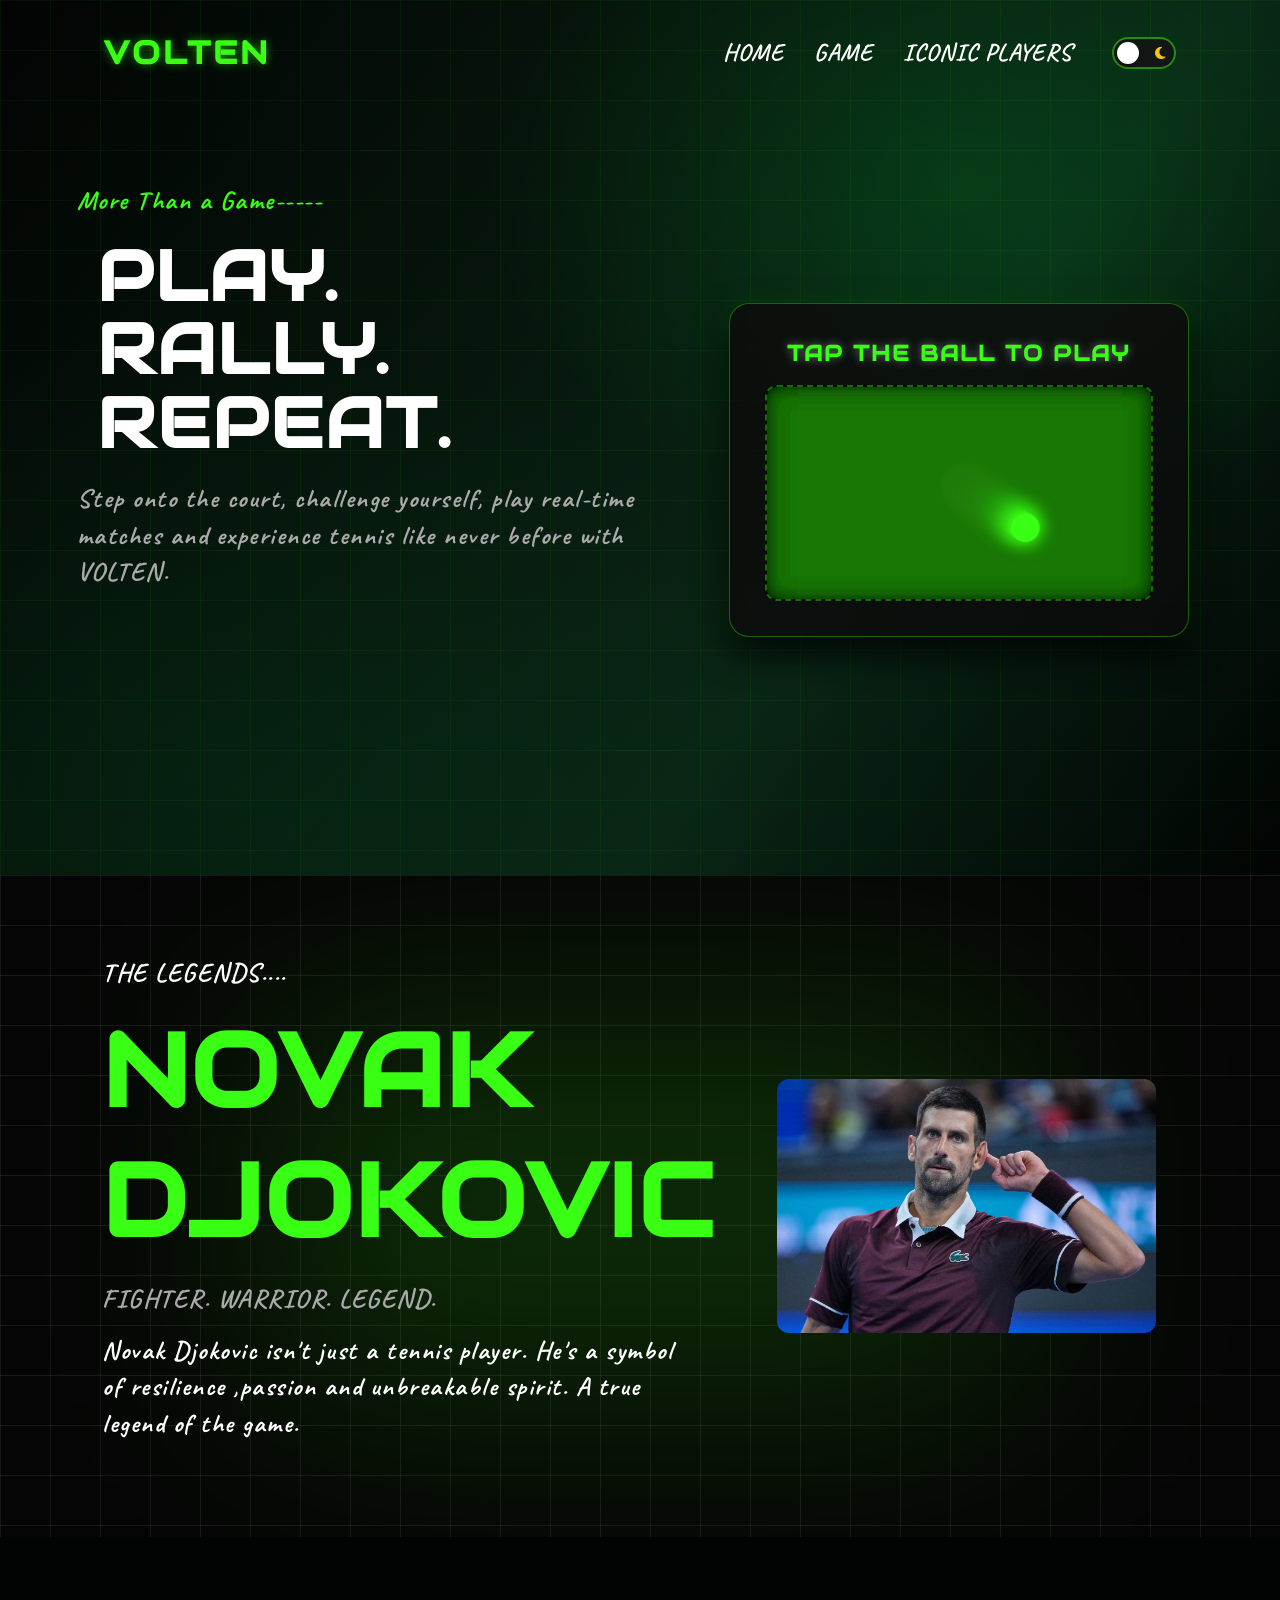
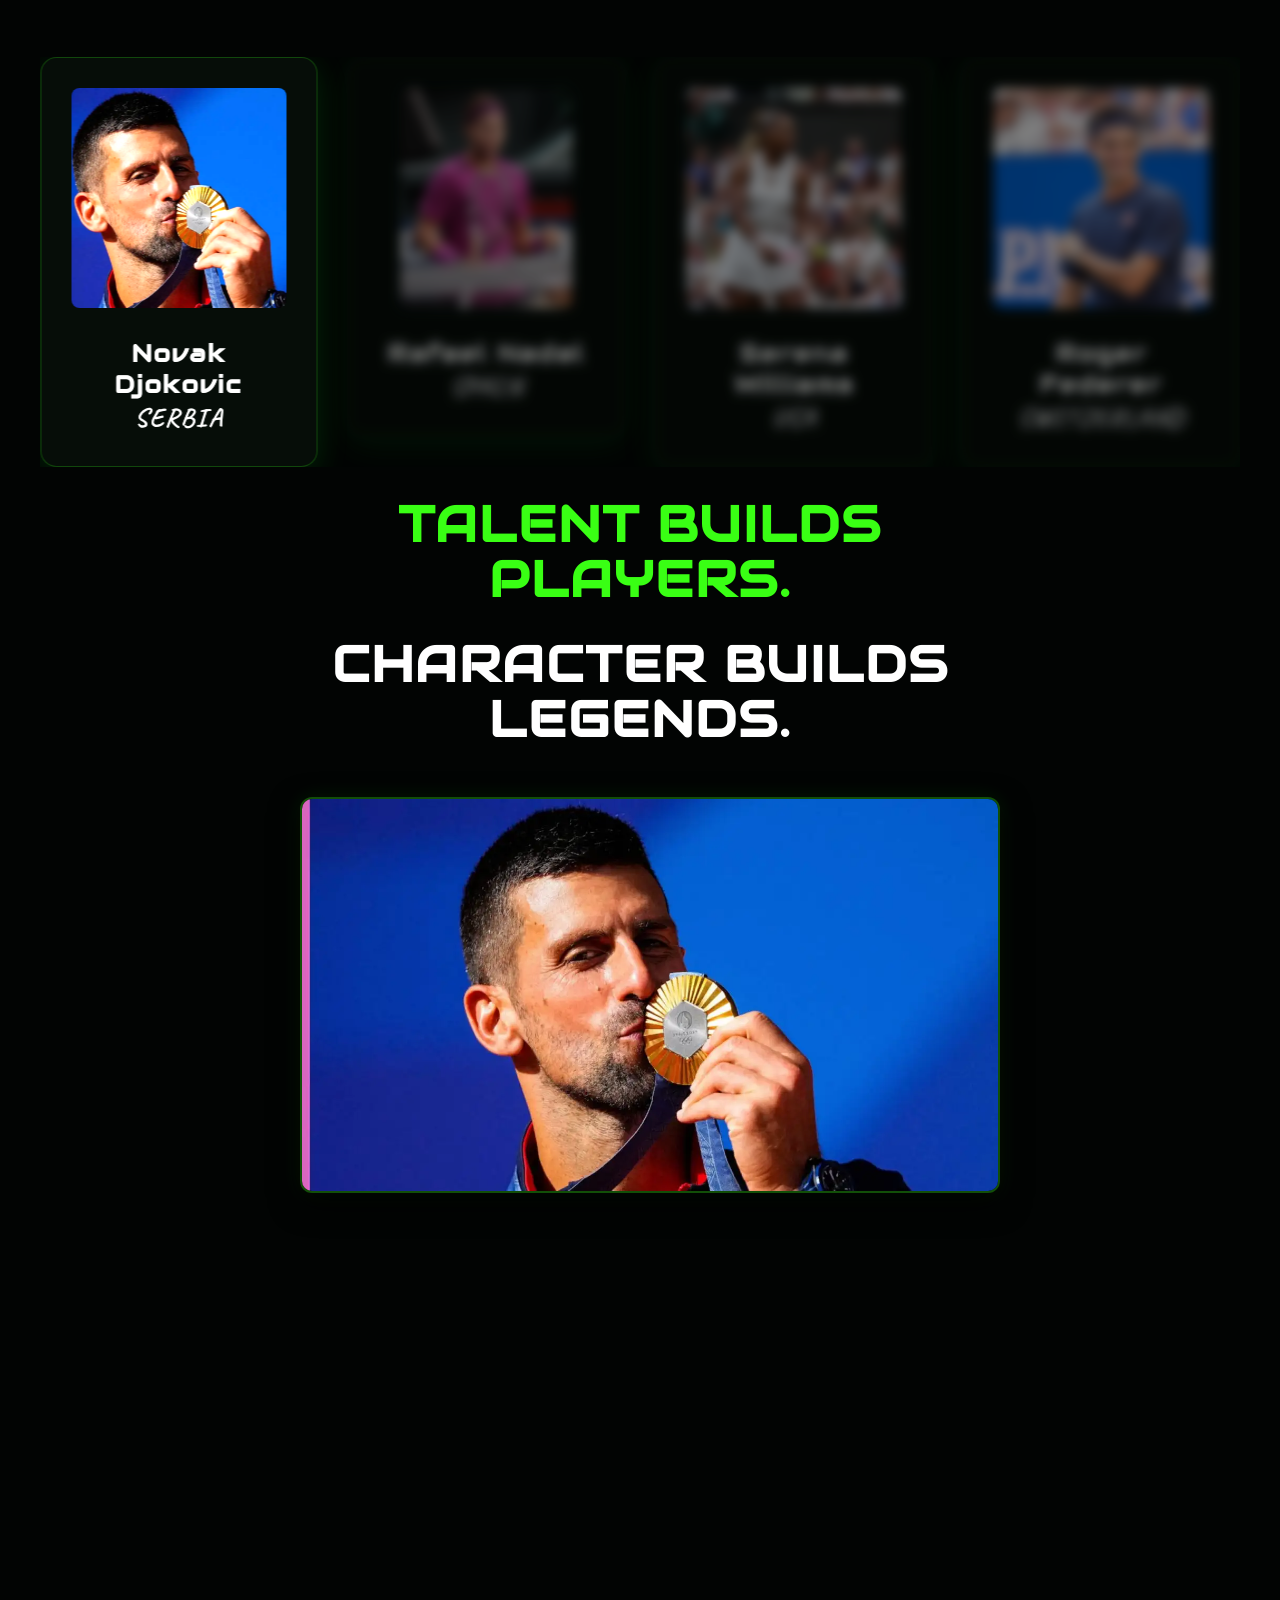
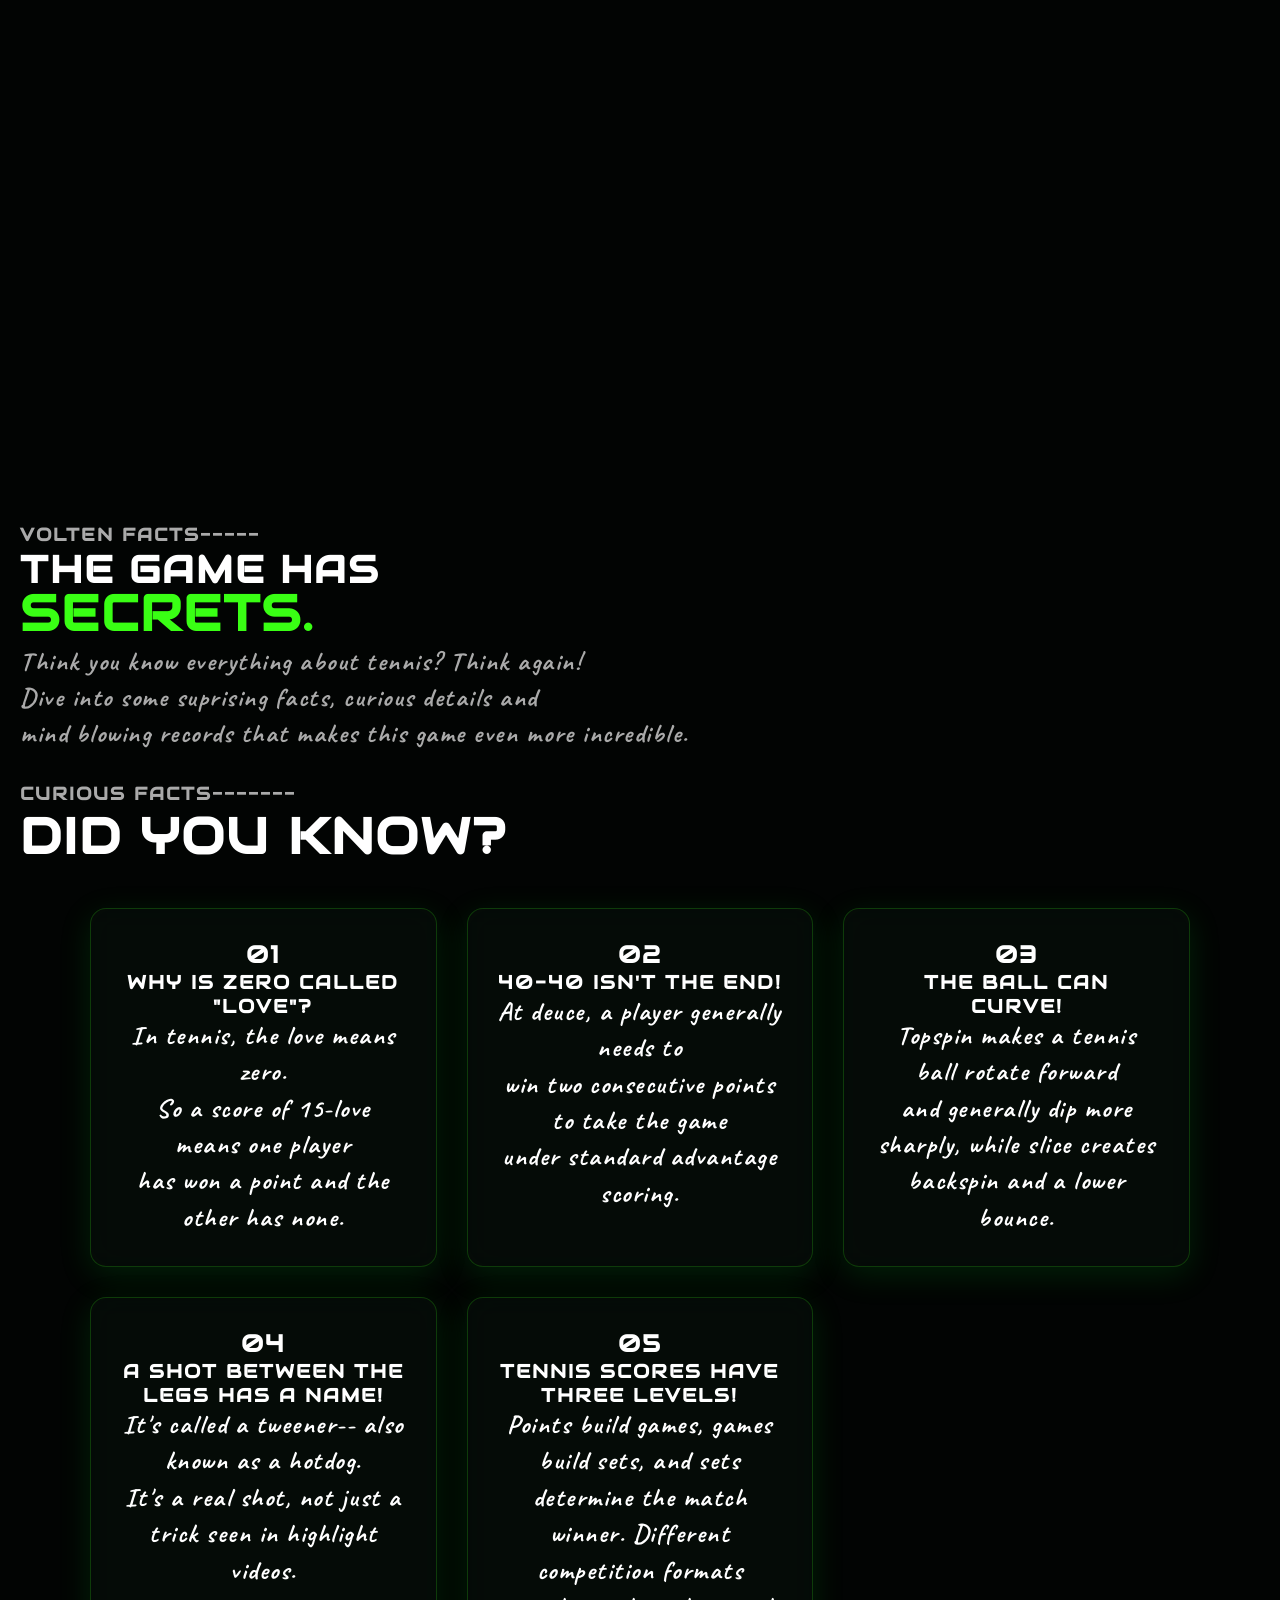
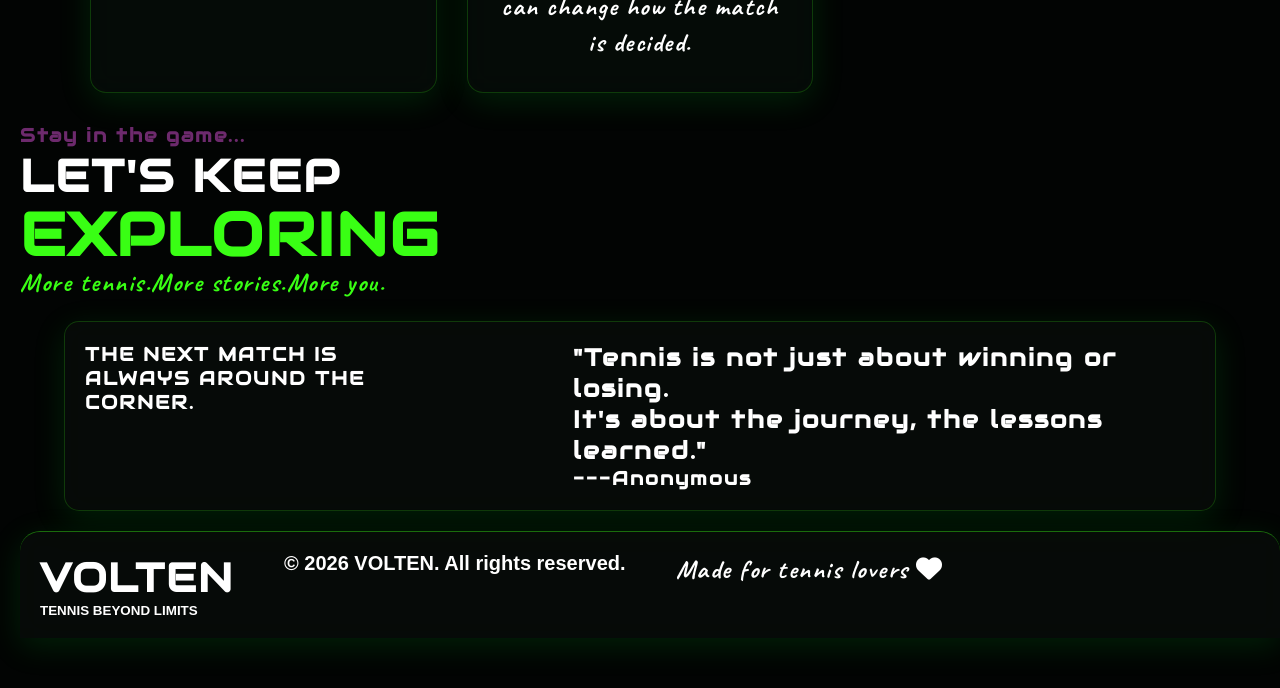
==== commit 9618fe99: "100% responsiveness light and dark theme game and card all done link are still pendings" ====
--- a/index.html
+++ b/index.html
@@ -7,6 +7,10 @@
     <link rel="stylesheet" href="style.css">
     <link rel="stylesheet" href="https://cdnjs.cloudflare.com/ajax/libs/font-awesome/6.4.0/css/all.min.css">
     <link rel="stylesheet" href="https://cdn.jsdelivr.net/npm/swiper@11/swiper-bundle.min.css" />
+    <link rel="preconnect" href="https://fonts.googleapis.com">
+    <link rel="preconnect" href="https://fonts.gstatic.com" crossorigin>
+    <link href="https://fonts.googleapis.com/css2?family=Audiowide&family=Caveat:wght@700&display=swap" rel="stylesheet">
+    <link rel="icon" href="favicon.svg" type="image/x-icon" >
 </head>
 <body>
    <div class="navbar">
@@ -90,19 +94,8 @@
             </div>
         </div>
     </div>
-
-    <!-- 3. Left Bottom (Desktop) / Bottom (Mobile): 4 Icons Card -->
-    <div class="hero-bottom-box">
-        <div class="game-icon-card">
-            <i class="fa-solid fa-gamepad"></i>
-            <i class="fa-solid fa-magnifying-glass-chart"></i>
-            <i class="fa-solid fa-ranking-star"></i>
-            <i class="fa-solid fa-table-list"></i>
-        </div>
-    </div>
-
-</div>
-<hr>
+</div>
+
 <!--Second page code-->
 <div class="second-page">
     <div class="top-text">
@@ -123,13 +116,8 @@
          legend of the game.</p>
 </div>
 <!-- Cleaned up button -->
-<div class="explore-icon">
-   <a href="#" target="_blank" rel="noopener noreferrer">EXPLORE MORE
-    <i class="fa-solid fa-circle-chevron-right"></i>
-   </a>
-    </div>
-</div>
-<hr>
+</div>
+ 
 <!-- third page code-->
 <div class="third-page">
     
@@ -263,7 +251,6 @@
 </div>
 <!--Quiz section ends here-->
 
-<hr>
 <!-- Code for fifth page -->
 <div class="fifthpage">
 <div class="voltenfacts">
@@ -324,7 +311,7 @@
     </div>
 </div>
 </div>
-<hr>
+
 <!-- Code for footer section-->
 <div class="footer-page">
 <div class="stay">
@@ -347,7 +334,7 @@
         <h3>---Anonymous</h3>
     </div>
 </div>
-<HR>
+
 <div class="last-part">
    <div class="volten"><h1>VOLTEN </h1>
     <H6>TENNIS BEYOND LIMITS</H6>
--- a/style.css
+++ b/style.css
@@ -1,6 +1,4 @@
-/* 
-   1. ROOT VARIABLES & GLOBAL RESET
- */
+/*  1. ROOT VARIABLES & GLOBAL RESET*/
 @import url('https://fonts.googleapis.com/css2?family=Space+Grotesk:wght@400;600;700&display=swap');
 
 [data-theme="light"] {
@@ -15,11 +13,9 @@
 
 /* 2. GLOBAL BODY & BACKGROUND */
 body[data-theme="light"]  {
-    /* Smooth white-to-green gradient mixing */
-    background: radial-gradient(ellipse at 75% 20%, rgba(57, 255, 20, 0.08) 0%, transparent 40%),
-                radial-gradient(ellipse at 15% 85%, rgba(0, 100, 45, 0.1) 0%, transparent 50%),
-                linear-gradient(135deg, #FFFFFF 0%, #F5FBF6 40%, #EAF5EB 70%, #FFFFFF 100%) !important;
-    background-color: var(--bg-color) !important;
+     background-color: #F8FDF9 !important; 
+    background-image: radial-gradient(rgba(0, 200, 43, 0.15) 3px, transparent 3px) !important;
+    background-size: 40px 40px !important;
 }
 
  
@@ -65,7 +61,7 @@
 /* 5. NAVBAR STYLING */
 [data-theme="light"] .navbar {
     background: linear-gradient(135deg, rgba(16, 229, 59, 0.85) 0%, rgba(0, 200, 43, 0.9) 50%, rgba(2, 90, 18, 0.95) 100%) !important;
-    backdrop-filter: blur(12px) !important; /* Sheeshe jaisa blur effect */
+    backdrop-filter: blur(12px) !important;  
     -webkit-backdrop-filter: blur(12px) !important;
     border: 1px solid rgba(255, 255, 255, 0.3) !important;
     box-shadow: 0 10px 30px rgba(0, 200, 43, 0.4) !important;
@@ -126,12 +122,38 @@
     border: 2.5px solid var(--neon-green);
     box-shadow: 0 12px 35px rgba(0, 80, 15, 0.12);
 }
+body[data-theme="light"] h1, 
+body[data-theme="light"] h2, 
+body[data-theme="light"] h3 {
+    font-family: 'Audiowide', cursive !important;
+    letter-spacing: 2px !important;
+}
+body[data-theme="light"] p,
+body[data-theme="light"] span,
+body[data-theme="light"] .paragraph p {
+    font-family: 'Caveat', cursive !important;
+    font-size: 26px !important;  
+    font-weight: 700 !important;
+    letter-spacing: 1.5px !important;
+    line-height: 1.4 !important;
+}
+body[data-theme="light"] .hero, 
+body[data-theme="light"] .hero-section,
+body[data-theme="light"] .second-page,
+body[data-theme="light"] .third-page {
+    background: transparent !important;
+    background-image: none !important;  
+}
+
+body[data-theme="light"] .hero::before {
+    display: none !important;
+}
 :root {
     --bg-color: #000000;
     --neon-green: #39ff14;
     --text-main: #ffffff;
     --text-muted: #aaaaaa;
-    --neon-red: #ff3333; /* Modal aur buttons ke liye add kiya */
+    --neon-red: #ff3333;  
 }
 
 * {
@@ -143,13 +165,33 @@
 
 /*  2. BODY & BACKGROUND ANIMATIONS */
 body {
-    background: radial-gradient(ellipse at 75% 20%, rgba(0, 255, 65, 0.12) 0%, transparent 35%),
-                radial-gradient(ellipse at 15% 85%, rgba(0, 100, 45, 0.14) 0%, transparent 40%),
-                linear-gradient(125deg, #020403 0%, #06140B 35%, #092515 65%, #010302 100%);
     background-color: #020403;
-    overflow-x: hidden;  
-}
-
+    
+    background-image: 
+        /* 1. Nayi Subtle Neon Green Grid Lines */
+        linear-gradient(rgba(57, 255, 20, 0.05) 1px, transparent 1px),
+        linear-gradient(90deg, rgba(57, 255, 20, 0.05) 1px, transparent 1px),
+        radial-gradient(ellipse at 75% 20%, rgba(0, 255, 65, 0.12) 0%, transparent 35%),
+        radial-gradient(ellipse at 15% 85%, rgba(0, 100, 45, 0.14) 0%, transparent 40%),
+        
+        /* 3. Base dark gradient */
+        linear-gradient(125deg, #020403 0%, #06140B 35%, #092515 65%, #010302 100%);  
+    /* Grid ka size 50px rakha hai, aur baaki gradients poore screen par (100%) */
+    background-size: 50px 50px, 50px 50px, 100% 100%, 100% 100%, 100% 100%;
+    background-attachment: fixed; 
+}
+h1, h2, h3 {
+    font-family: 'Audiowide', system-ui, sans-serif !important;
+    letter-spacing: 2px !important;
+}
+
+p, span, .paragraph p {
+    font-family: 'Caveat', system-ui, sans-serif !important;
+    font-size: 26px !important;
+    font-weight: 700 !important;
+    letter-spacing: 1.5px !important;
+    line-height: 1.4 !important;
+}
 /*   3. NAVIGATION BAR  */
 .navbar {
      height: 65px !important;  
@@ -308,10 +350,7 @@
 .icon-moon { color: #f1c40f; font-size: 14px; z-index: 1; }
 
 
-/* =========================================
-   100% BULLETPROOF LIGHT THEME TEXT FIX
-========================================= */
-/* Agar koi bhi text default white set hai, toh light mode me wo dark ho jayega */
+/* 100% BULLETPROOF LIGHT THEME TEXT FIX */
 [data-theme="light"] .third-page p,
 [data-theme="light"] .third-page h2,
 [data-theme="light"] .facts-section p,
@@ -321,7 +360,7 @@
 [data-theme="light"] .quiz-section p,
 [data-theme="light"] .card1 p,
 [data-theme="light"] .card1 h2 {
-    color: #121614 !important; /* Pure dark charcoal for readability */
+    color: #121614 !important;  
 }
 
 /* Specific items jo hamesha green rehne chahiye */
@@ -435,9 +474,7 @@
     transform: translateY(-6px) scale(1.1);
     box-shadow: 0 0 20px var(--neon-green);
 }
-/* =========================================
-   6. HERO INTERACTIVE GAME AREA (Right Side)
-========================================= */
+/*  6. HERO INTERACTIVE GAME AREA   */
 .interactive-game-area {
     grid-area: game;
     display: flex;
@@ -467,7 +504,7 @@
     box-shadow: 0 24px 40px rgba(0, 0, 0, 0.9), 0 0 35px rgba(57, 255, 20, 0.3);
 }
 
-/* BUG FIX: --neon-grreen typo fixed */
+/* BUG FIX: guys its works */
 .game-intro-card h2 {
     color: var(--neon-green);
     font-size: clamp(16px, 1.8vw, 22px);
@@ -631,9 +668,7 @@
     display: none !important;
 }
 
-/* =========================================
-   8. THE LEGENDS SECTION (Second Page)
-========================================= */
+/*  8. THE LEGENDS SECTION (Second Page) */
 .second-page {
     position: relative;
     display: grid;
@@ -677,7 +712,6 @@
 .below-text { grid-area: sub; color: var(--text-muted); font-size: 18px; margin: 0; z-index: 2; letter-spacing: 1px;}
 .legend-text { grid-area: desc; color: var(--text-main); font-size: 18px; line-height: 1.6; margin: 0; z-index: 2; }
 
-/* BUG FIX: explore-btn aur explore-icon ki CSS merge karke ek clear button banaya */
 .explore-btn {
     grid-area: btn;
     position: relative;
@@ -737,9 +771,7 @@
     margin: 40px auto 0;
     height:350px;
 }
-/* =========================================
-   9. LEGENDS IMAGE FIX & CHARACTER CARDS
-========================================= */
+/*  9. LEGENDS IMAGE & CHARACTER CARDS */
 .swiper {
     width: 100%;
     max-width: 1200px;
@@ -752,13 +784,11 @@
 }
 /* har ek card ko width and setup guys */
 .swiper-slide {
-    width: 300px; /* Card ki motai */
+    width: 300px; 
     height: 400px; 
     display: flex;
     justify-content: center;
     align-items: stretch;
-    
-    /* DEFAULT STATE (Side Cards): Blurred aur thode dark rahenge */
     filter: blur(6px) brightness(0.5);
     transition: filter 0.5s ease, transform 0.5s ease;
     transition-timing-function: linear !important;
@@ -775,8 +805,9 @@
 }
 @media (max-width: 768px) {
     .swiper-slide {
-        width: 220px; /* Mobile par width kam ki taaki 3 cards (1 full, 2 half) dikh sakein */
+        width: 220px;  
         height: 320px;
+        filter: blur(0px) brightness(1) !important;
     }
 }
 .main-image {
@@ -787,35 +818,31 @@
     max-width: 500px;
     justify-self: center;
 }
-
-/* Yahan hai unequal images ka FIX */
+/* Yahan hai unequal images ko thik kar diya h guys  */
 .main-image img {
-    width: 100%;
-    aspect-ratio: 4/5; /* Sabhi images ko ek uniform vertical box me set karega */
-    object-fit: cover; /* Image bina stretch hue box bhar legi */
-    object-position: top center; /* Face humesha focus me rahega */
-    display: block;
-    border: 2px solid rgba(255, 255, 255, 0.4);
-    box-shadow: 0 0 30px rgba(0, 0, 0, 0.8);
-    /* Agar sharp corners chahiye to border-radius mat lagana */
-}
-
+    width: 90% !important;
+    height: auto !important;
+    aspect-ratio: auto !important;  
+    object-fit: cover !important;   
+    object-position: top center !important;
+    margin: 10px auto !important;
+    display: block !important;
+    border-radius: 12px !important;
+}
 .legends-card {
     display: grid;
     grid-template-columns: repeat(4, 1fr);
     gap: 30px;
     width: min(1100px, 90%);
     margin: 40px auto 0;
-    /* height: 350px; (Fixed height hata di taaki text badhne par overflow na ho) */
-}
-
-/* Glassmorphism Card (Used for Legends & Facts) */
+}
+/* Glassmorphism Card guys  */
 .card1, .facts-card {
-    background: rgba(255, 255, 255, 0.03) !important; /* Ekdum halka transparent white */
+    background: rgba(255, 255, 255, 0.03) !important;  
     backdrop-filter: blur(16px) !important;
     -webkit-backdrop-filter: blur(16px) !important;
-    border: 1px solid rgba(255, 255, 255, 0.1) !important; /* Halka sa chamakta border */
-    box-shadow: 0 4px 30px rgba(0, 0, 0, 0.1) !important; /* Soft shadow */
+    border: 1px solid rgba(255, 255, 255, 0.1) !important; 
+    box-shadow: 0 4px 30px rgba(0, 0, 0, 0.1) !important;  
     border-radius: 16px;
     padding: 30px;
     overflow:hidden;
@@ -826,12 +853,12 @@
     text-align: center;
 }
 .card1 img {
-    width: 100% !important;  /* Card ki poori width lega */
-    height: 220px !important; /* Sabhi cards ki image ki height same rahegi taaki slider up-down na ho */
-    object-fit: cover !important; /* Image ko bina pitchkaye (stretch kiye) smartly crop kar dega */
-    object-position: center top !important; /* Face hamesha focus me rahega */
-    border-radius: 8px; /* Image ke corners ko thoda smooth karne ke liye */
-    margin-bottom: 15px; /* Image aur text ke beech space */
+    width: 100% !important;  
+    height: 220px !important;  
+    object-fit: cover !important;  
+    object-position: center top !important;  
+    border-radius: 8px;  
+    margin-bottom: 15px;  
     display: block;
 }
 .card1 h2 {
@@ -845,10 +872,7 @@
     margin-top: 40px;
     margin-left: 20px;
 }
-
-/* =========================================
-   10. QUIZ SECTION
-========================================= */
+/* 10. QUIZ SECTION */
 .quiz-section {
     padding: 80px 20px;
     display: flex;
@@ -1042,7 +1066,7 @@
                 linear-gradient(135deg, #080B1A 0%, #102747 48%, #087E8B 100%);
 }
 
-/* --- MEDIA QUERIES FOR BOTTOM CARDS --- */
+/* --- MEDIA QUERIES FOR BOTTOM CARDS guys  --- */
 @media (max-width: 900px) {
     .glass-cards { grid-template-columns: repeat(2, 1fr); }
     .last-card { flex-direction: column; gap: 40px; }
@@ -1065,7 +1089,6 @@
     transform: translateY(40px) scale(0.95);
     transition: all 1s cubic-bezier(0.22, 1, 0.36, 1);
 }
-/* JS jab scroll trigger karega tab ye class add hogi */
 .third-page.show-on-scroll {
     opacity: 1;
     filter: blur(0);
@@ -1101,7 +1124,6 @@
     justify-content: center;
     align-items: center;
 }
-
 .side-image img {
     width: 100%;  
     height: auto; 
@@ -1129,4 +1151,190 @@
         top: 0 !important;
         display: flex;
     }
+}
+/* Parent wrapper se koi bhi purana color clear kiya gya h guys  */
+.footer-page {
+    background: transparent !important;
+}
+/* Quote wala card aur sabse neeche ka section */
+.last-card, 
+.last-part {
+    /* Saste blue ki jagah Premium Dark Glass */
+    background: rgba(10, 15, 12, 0.6) !important;
+    backdrop-filter: blur(15px) !important;
+    -webkit-backdrop-filter: blur(15px) !important;
+    
+    border: 1px solid rgba(57, 255, 20, 0.2) !important;
+    box-shadow: 0 8px 32px rgba(0, 200, 43, 0.15) !important;
+}
+
+.last-card {
+    border-radius: 15px !important;
+    margin: 20px auto !important;
+    width: 90% !important;
+    padding: 20px !important;
+}
+
+.last-part {
+    border-radius: 20px 20px 0 0 !important;
+    border-bottom: none !important;
+    border-left: none !important;
+    border-right: none !important;
+    border-top: 1px solid rgba(57, 255, 20, 0.4) !important;
+    padding: 20px !important;
+}
+/* Light mode me footer/cards ka glass color safed ho jayega */
+body[data-theme="light"] .last-card, 
+body[data-theme="light"] .last-part {
+    background: rgba(255, 255, 255, 0.7) !important;
+    border: 1px solid rgba(0, 200, 43, 0.3) !important;
+}
+/* Light mode text color updates */
+body[data-theme="light"] .last-card h2,
+body[data-theme="light"] .last-card h3,
+body[data-theme="light"] .last-part h1,
+body[data-theme="light"] .last-part h4,
+body[data-theme="light"] .last-part h6,
+body[data-theme="light"] .stay h3,
+body[data-theme="light"] .lets-keep h2,
+body[data-theme="light"] .exploring h1,
+body[data-theme="light"] .exploring p {
+    color: #121614 !important;
+}
+html, body {
+    overflow-x: hidden !important;
+    width: 100% !important;
+    max-width: 100% !important;
+    margin: 0 !important;
+    padding: 0 !important;
+}
+@media (max-width: 768px) {
+    .second-page {
+        overflow-x: hidden !important; 
+        width: 100% !important;
+        box-sizing: border-box !important;
+        border: none !important;
+        outline: none !important;
+    }
+    .second-page-text h1 {
+        font-size: clamp(35px, 12vw, 55px) !important; 
+        word-wrap: break-word !important;
+        line-height: 1.1 !important;
+        margin: 0 10px !important;
+        text-align: center !important;
+    }
+    .main-image {
+        border: none !important;
+        outline: none !important;
+        background: transparent !important;
+    }
+    .main-image img {
+        width: 90% !important;
+        max-width: 100% !important;
+        height: auto !important;
+        object-fit: contain !important;
+        margin: 10px auto !important;
+        display: block !important;
+        border: none !important;
+    }
+}
+/* --- 1. LIGHT MODE DJOKOVIC BOX   --- */
+body[data-theme="light"] .main-image {
+    background: transparent !important;  
+    box-shadow: none !important;  
+}
+/* --- 2. DARK MODE CARDS GLASSMORPHISM   --- */
+.quiz-card, .card1, .facts-card {
+    background: rgba(10, 20, 15, 0.45) !important; 
+    backdrop-filter: blur(15px) !important;
+    -webkit-backdrop-filter: blur(15px) !important;
+    border: 1px solid rgba(57, 255, 20, 0.2) !important;
+    box-shadow: 0 8px 32px rgba(0, 200, 43, 0.15) !important;
+}
+body[data-theme="light"] .quiz-card, 
+body[data-theme="light"] .card1, 
+body[data-theme="light"] .facts-card {
+    background: rgba(255, 255, 255, 0.7) !important;
+    border: 1px solid rgba(0, 200, 43, 0.3) !important;
+}
+.quiz-card, .card1, .facts-card,
+.quiz-card p, .quiz-card h1, .quiz-card h2, .quiz-card h3,
+.card1 p, .card1 h1, .card1 h2, .card1 h3,
+.facts-card p, .facts-card h1, .facts-card h2, .facts-card h3 {
+    color: #FFFFFF !important;  
+}
+body[data-theme="light"] .quiz-card, 
+body[data-theme="light"] .card1, 
+body[data-theme="light"] .facts-card,
+body[data-theme="light"] .quiz-card p, 
+body[data-theme="light"] .quiz-card h1, 
+body[data-theme="light"] .quiz-card h2, 
+body[data-theme="light"] .quiz-card h3,
+body[data-theme="light"] .card1 p, 
+body[data-theme="light"] .card1 h1, 
+body[data-theme="light"] .card1 h2, 
+body[data-theme="light"] .card1 h3,
+body[data-theme="light"] .facts-card p, 
+body[data-theme="light"] .facts-card h1, 
+body[data-theme="light"] .facts-card h2, 
+body[data-theme="light"] .facts-card h3 {
+    color: #121614 !important; 
+}
+/* --- FOOTER & LAST CARDS RESPONSIVE FIX --- */
+@media (max-width: 768px) {
+    /* 1. Text Fix: "G" neeche girne se rokne ke liye aur size kam karne ke liye */
+    .lets-keep h2 {
+        font-size: clamp(22px, 8vw, 40px) !important;
+        white-space: nowrap !important; /* Ek hi line me lock karega */
+        margin: 5px 0 !important;
+    }
+
+    .exploring h1 {
+        font-size: clamp(25px, 9.5vw, 50px) !important; 
+        white-space: nowrap !important; /* G ko neeche nahi girne dega, bas size chhota karega */
+        letter-spacing: 2px !important;
+        margin: 5px 0 !important;
+    }
+    
+    .exploring p {
+        font-size: 18px !important;
+    } 
+    .last-part {
+        display: flex !important;
+        flex-direction: column !important; 
+        align-items: center !important;    
+        justify-content: center !important;
+        text-align: center !important;
+        gap: 15px !important;              
+        padding: 30px 15px !important;
+        width: 100% !important;
+        box-sizing: border-box !important;
+    }
+
+    .volten h1 {
+        font-size: 32px !important;
+        margin: 0 0 5px 0 !important;
+        line-height: 1 !important;
+    }
+
+    .volten h6 {
+        font-size: 14px !important;
+        letter-spacing: 2px !important;
+        margin: 0 !important;
+    }
+    
+    .rights h4 {
+        font-size: 14px !important;
+        margin: 0 !important;
+        opacity: 0.8 !important; 
+    }
+
+    .made p {
+        font-size: 16px !important;
+        margin: 0 !important;
+    }
+    
+    .made i {
+        color: #ff3366 !important;  
+    }
 }
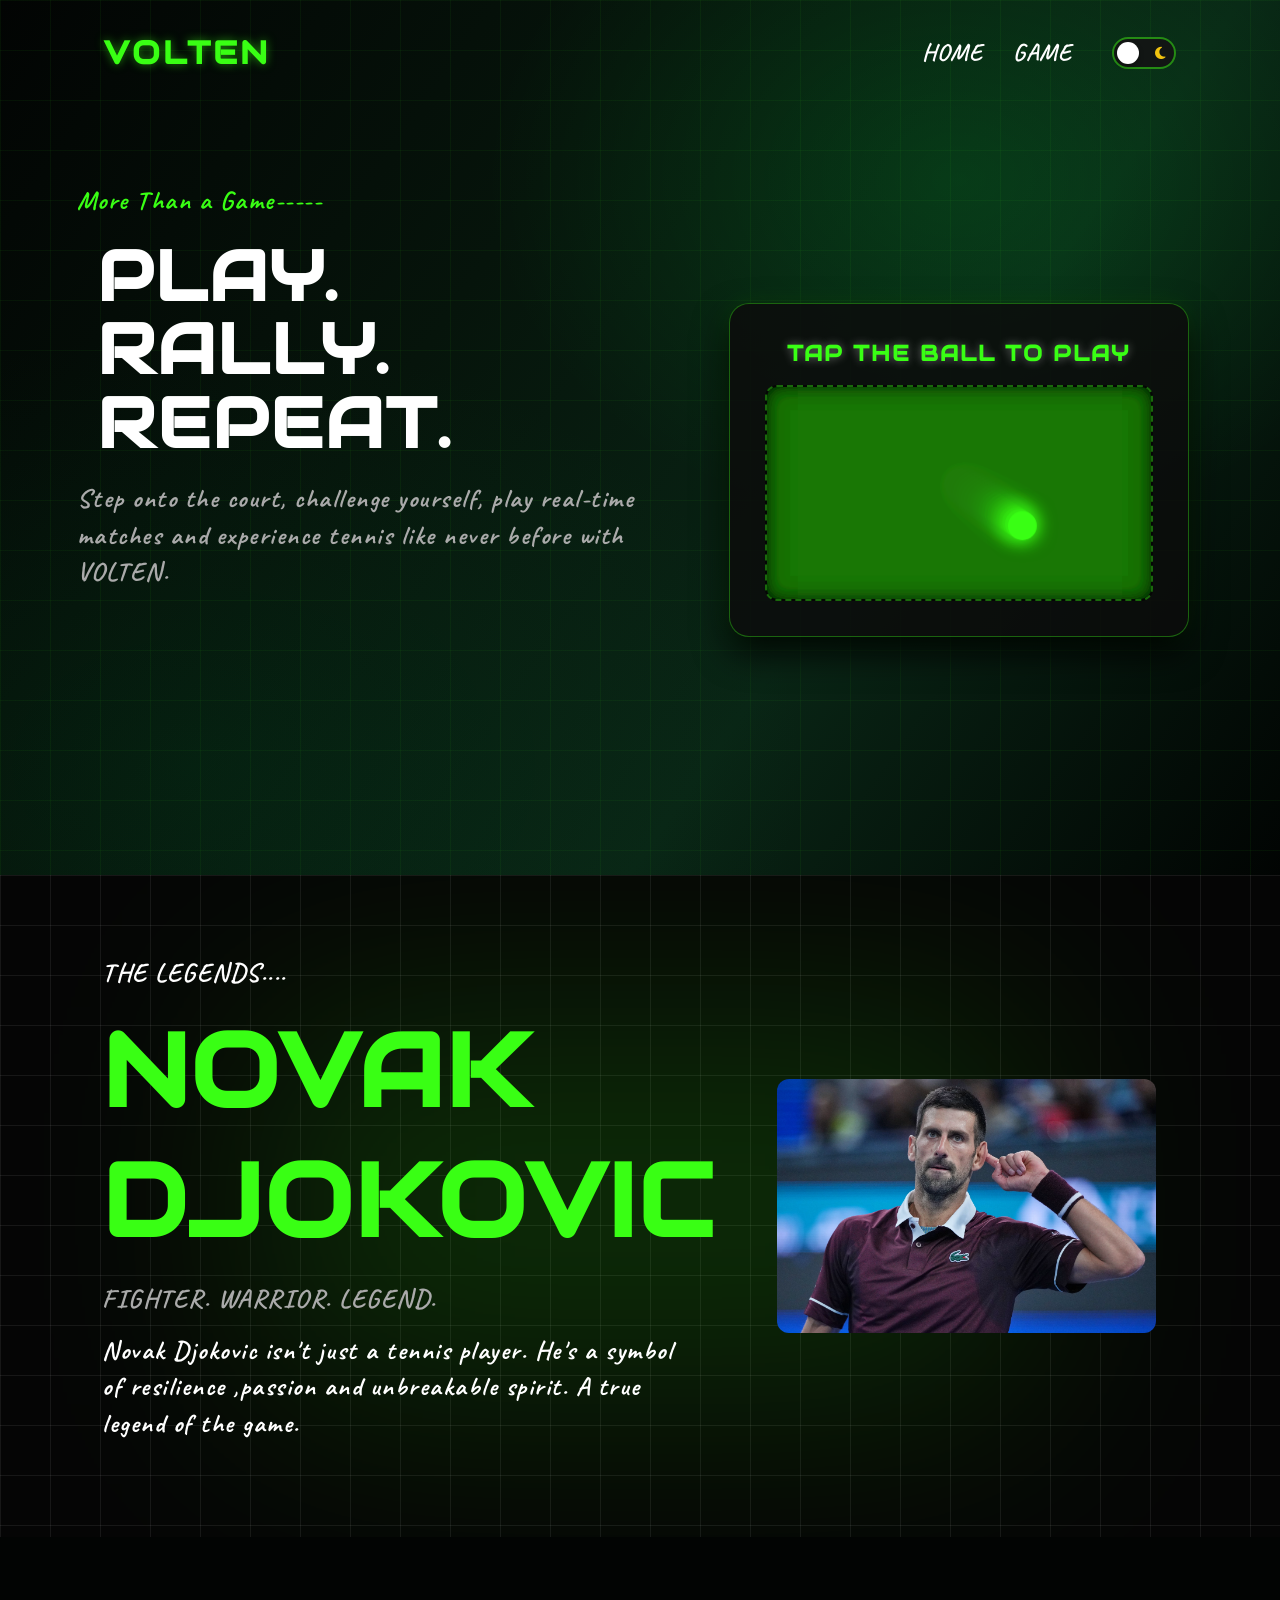
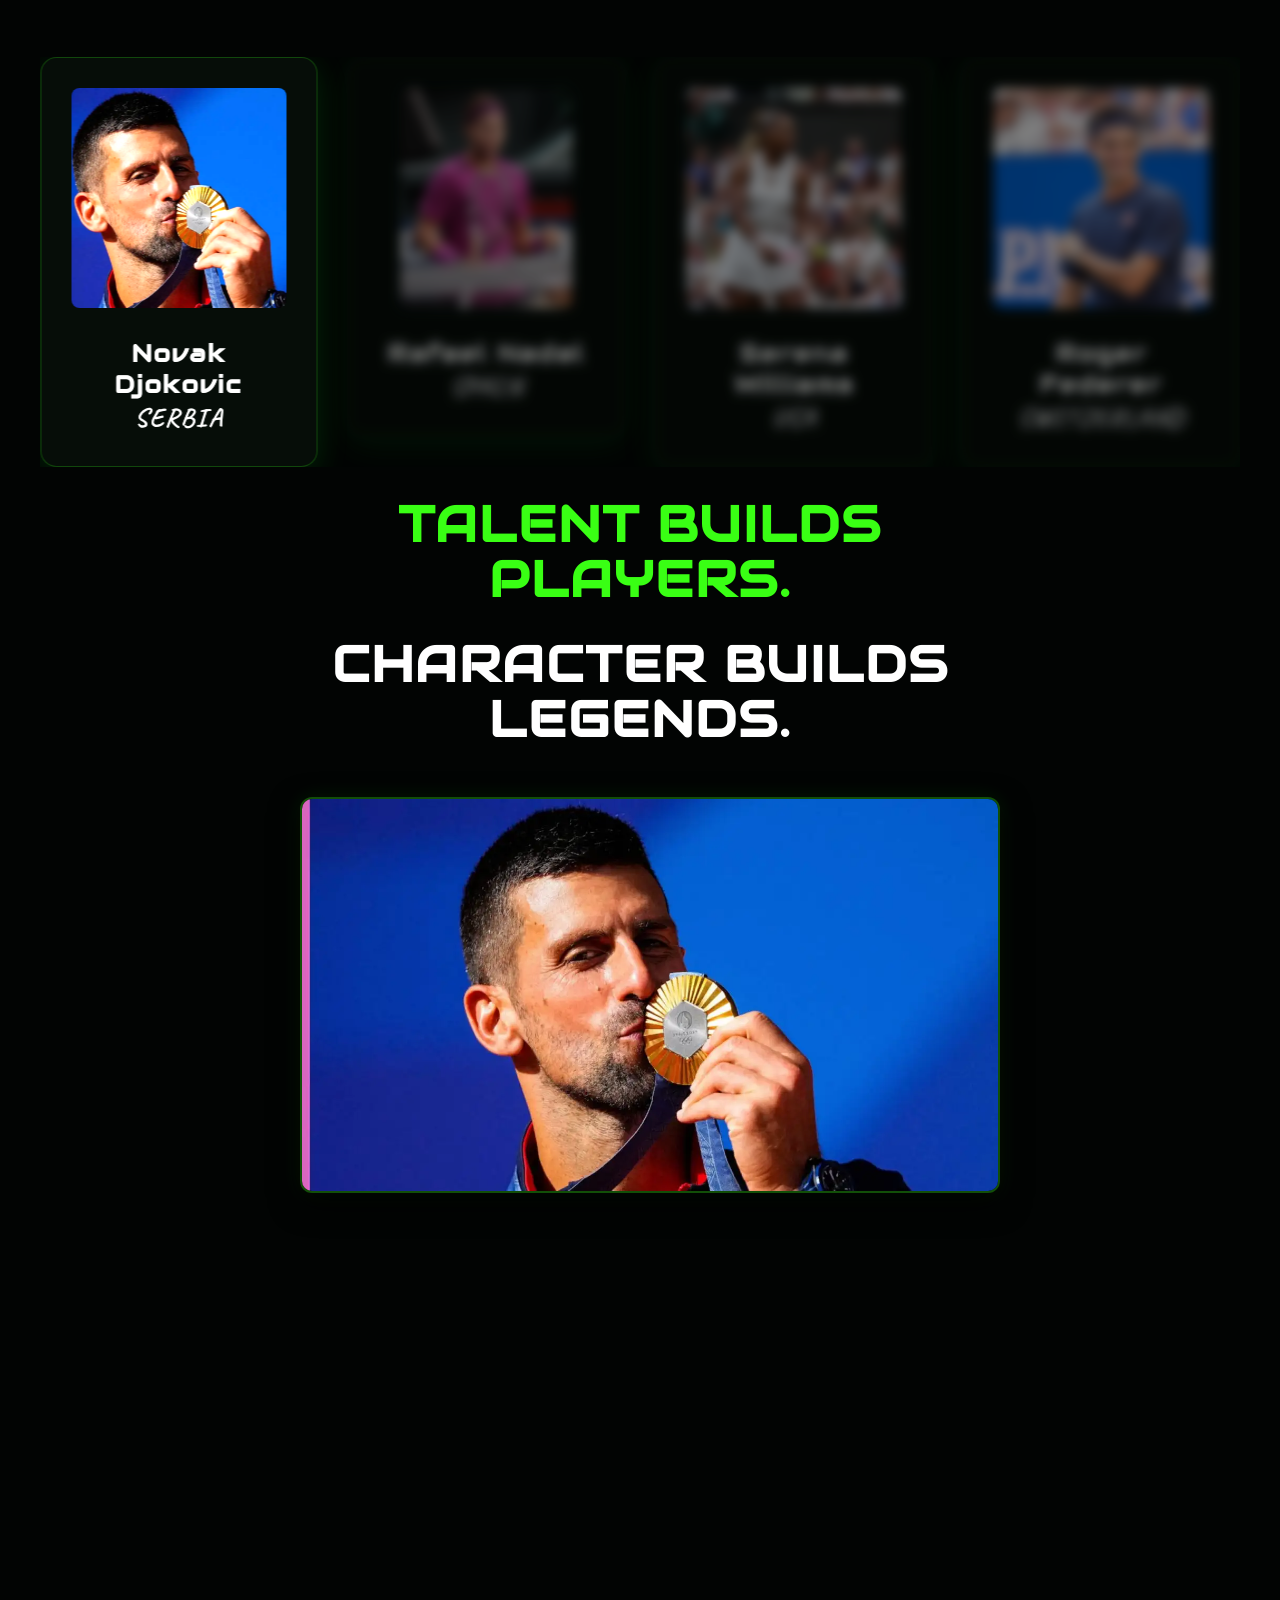
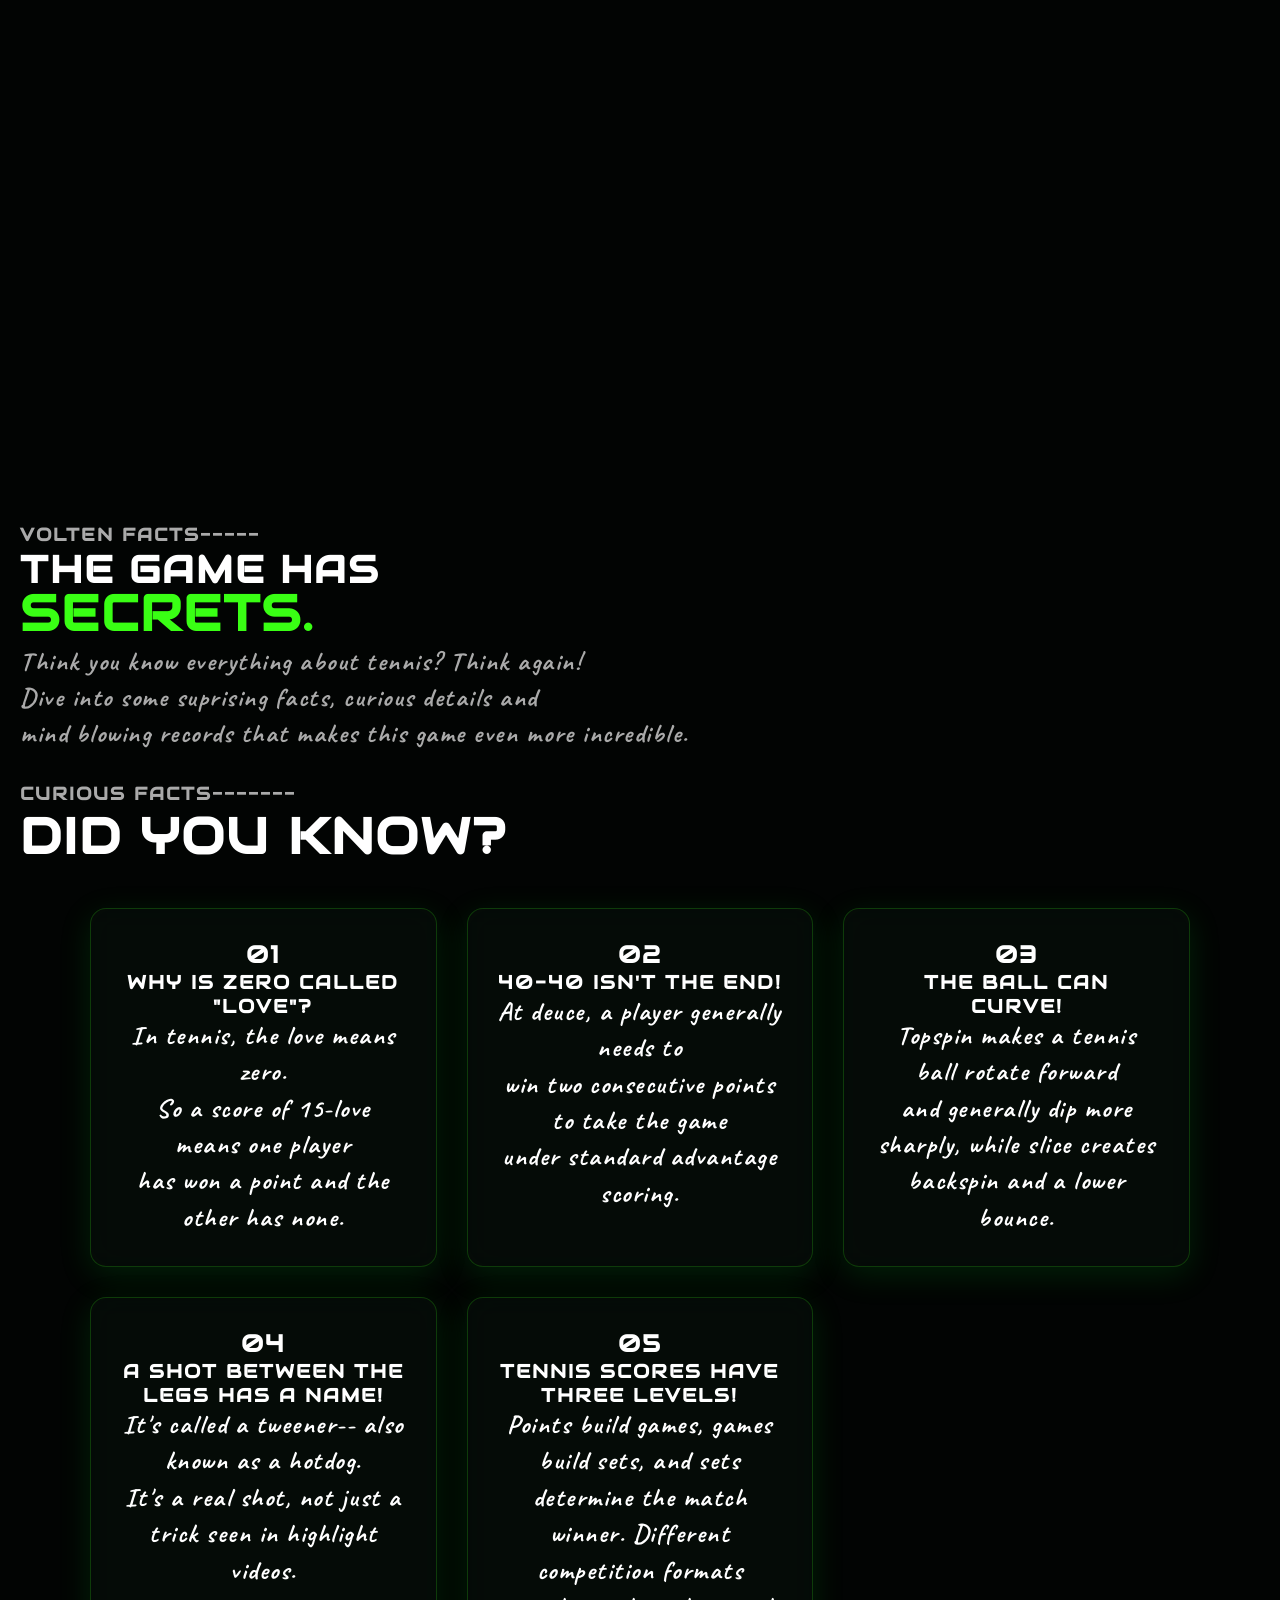
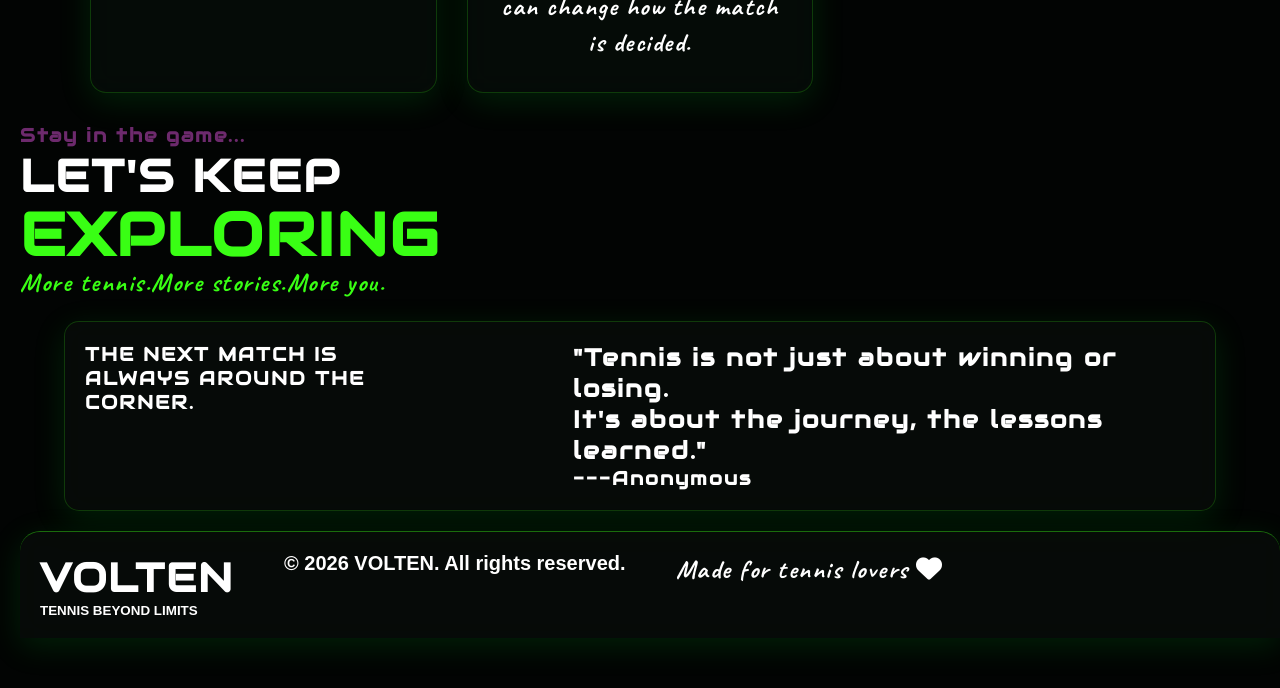
==== commit 6e208ef0: "100% project is done and its ready to production" ====
--- a/index.html
+++ b/index.html
@@ -16,9 +16,8 @@
    <div class="navbar">
     <h1>VOLTEN</h1>
     <div class="navbaricons">
-        <p>Home</p>
-        <p>GAME</p>
-        <p>Iconic players</p>
+        <p style="cursor: pointer;" onclick="window.scrollTo({top: 0, behavior: 'smooth'});">Home</p>
+        <p style="cursor: pointer;" onclick="document.getElementById('gameArea').scrollIntoView({behavior: 'smooth'});">GAME</p>
     </div>
         <!--slider code is here guys -->
          <div class="nav-right-controls" style="display: flex; align-items: center; gap: 15px;">
@@ -38,9 +37,8 @@
 </div>
 <div class="mobile-overlay" id="mobileOverlay">
         <div class="overlay-links">
-            <p>HOME</p>
-            <p>GAME</p>
-            <p>Iconic players</p>
+            <p style="cursor: pointer;" onclick="window.scrollTo({top: 0, behavior: 'smooth'});">HOME</p>
+            <p style="cursor: pointer;" onclick="document.getElementById('gameArea').scrollIntoView({behavior: 'smooth'});">GAME</p>
             <label class="theme-switch" for="switch-mobile">
                 <input type="checkbox" id="switch-mobile" class="theme-checkbox">
                 <div class="slider round">
@@ -121,7 +119,7 @@
 <!-- third page code-->
 <div class="third-page">
     
-    <!-- Swiper Main Container (Purane legends-card ki jagah) -->
+    <!-- Swiper Main Container   -->
     <div class="swiper mySwiper">
         <div class="swiper-wrapper">
             
@@ -168,7 +166,7 @@
                     <p>USA</p>
                 </div>
             </div>
-            <!--slider ko countinuous chlane ke liye cards ko double karna padegs its important -->
+            <!--slider ko countinuous chlane ke liye cards ko double karna padegs its important to ye mt samjhna ke hour incrase krne ke liye ye kar rahe -->
             <div class="swiper-slide">
                 <div class="card1">
                     <a href="roger.html" target="_blank" rel="noopener noreferrer">
